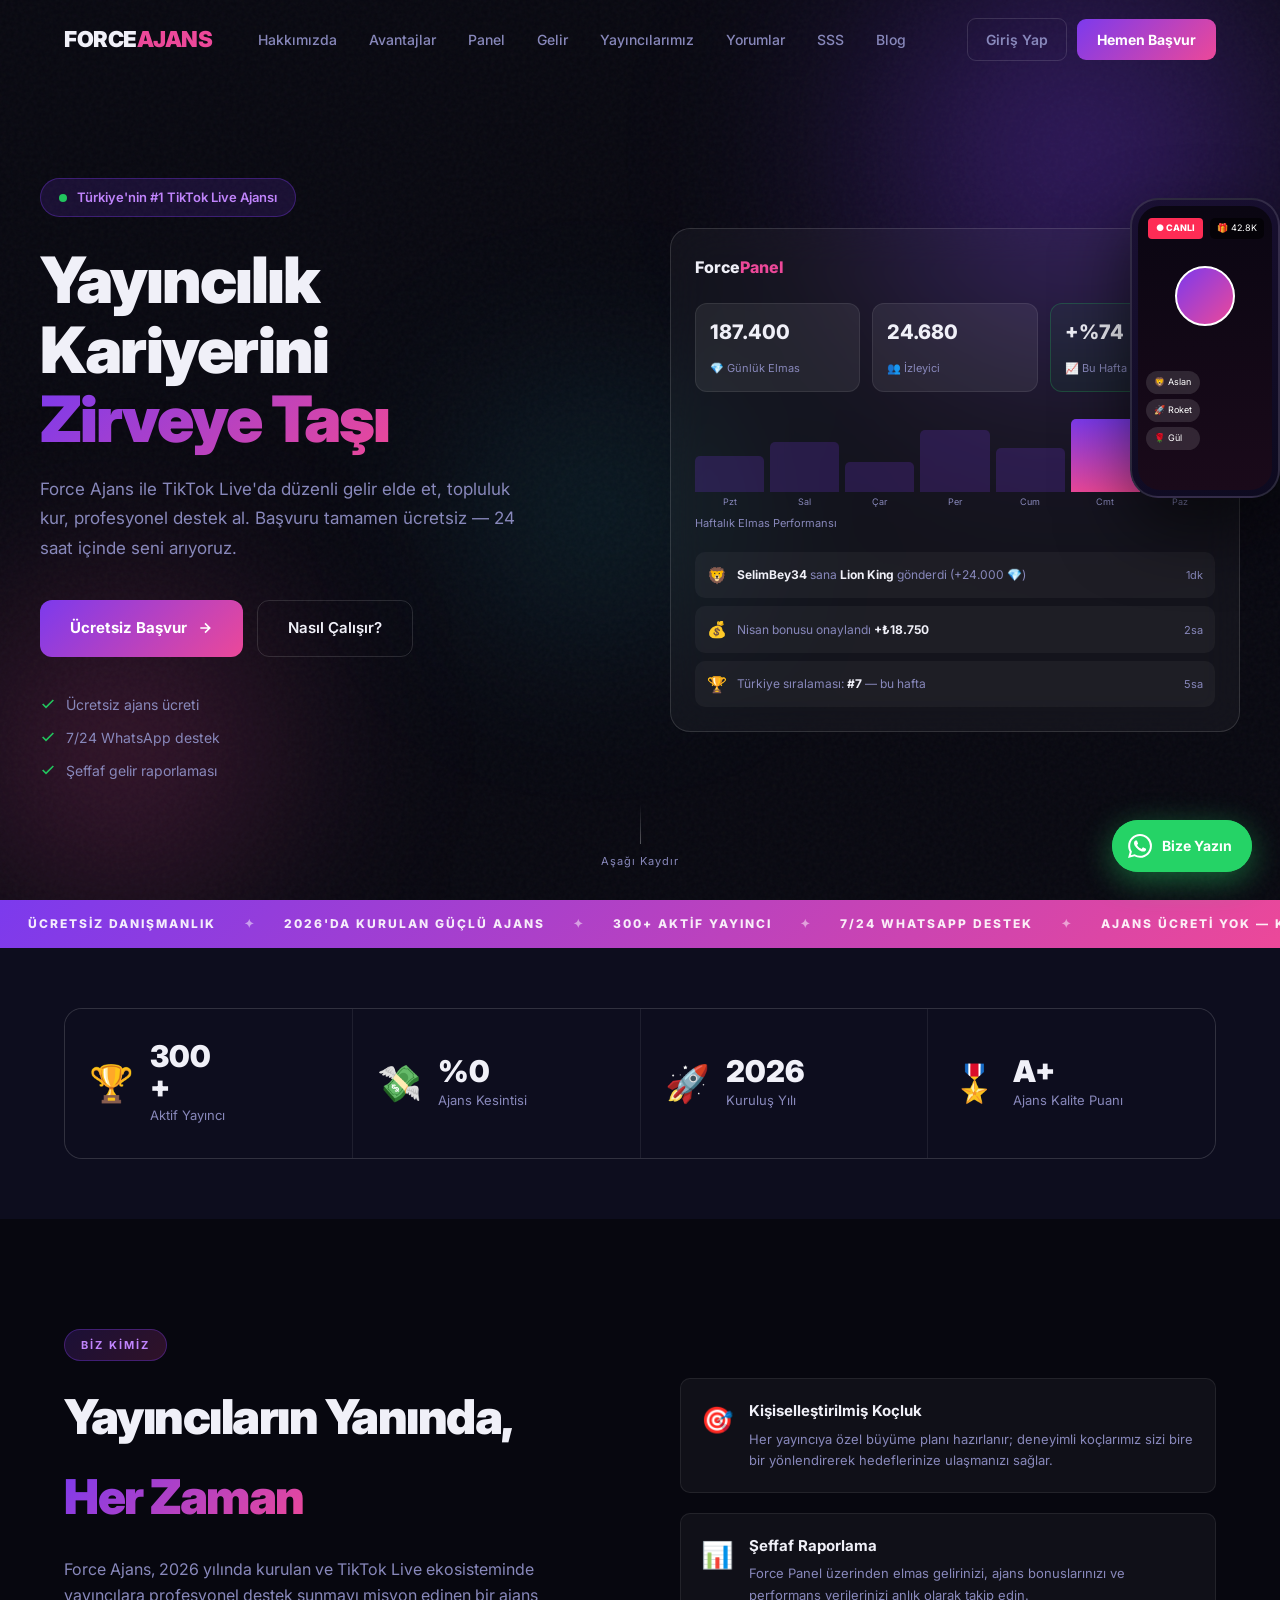
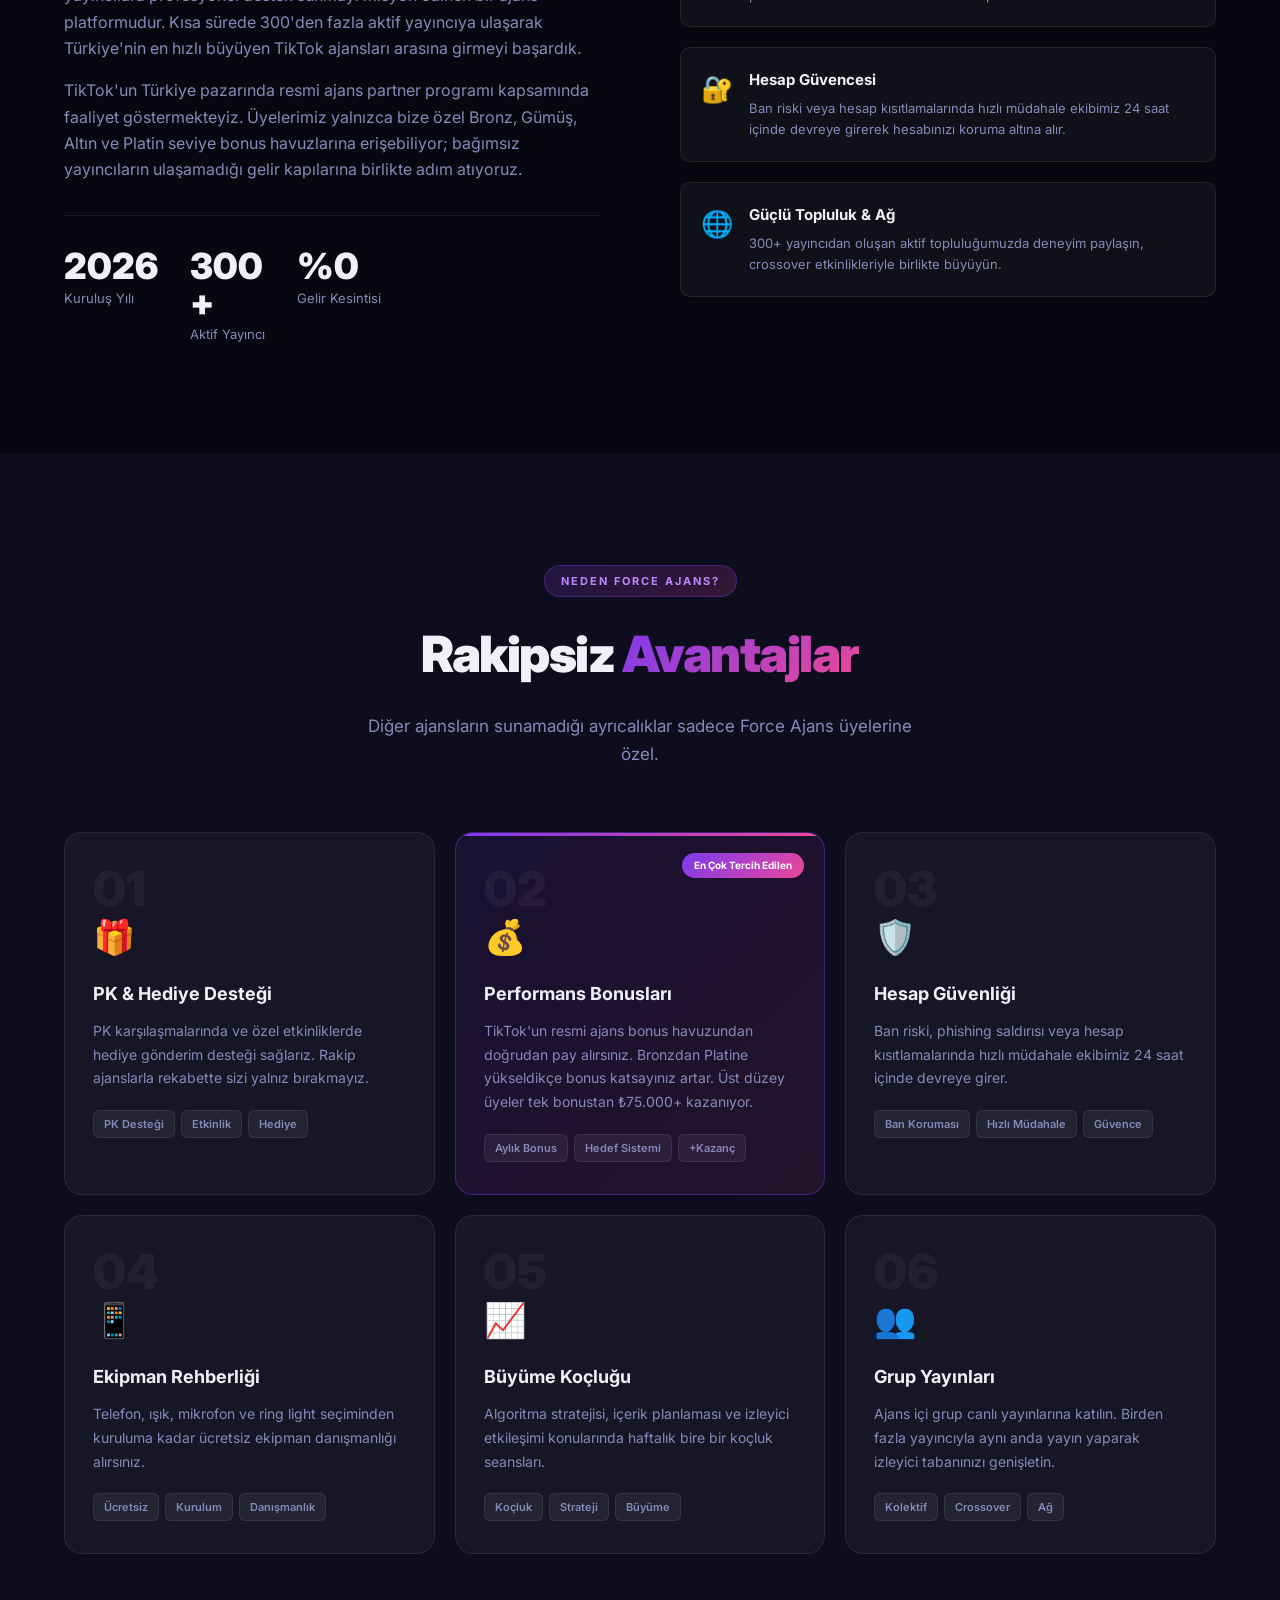
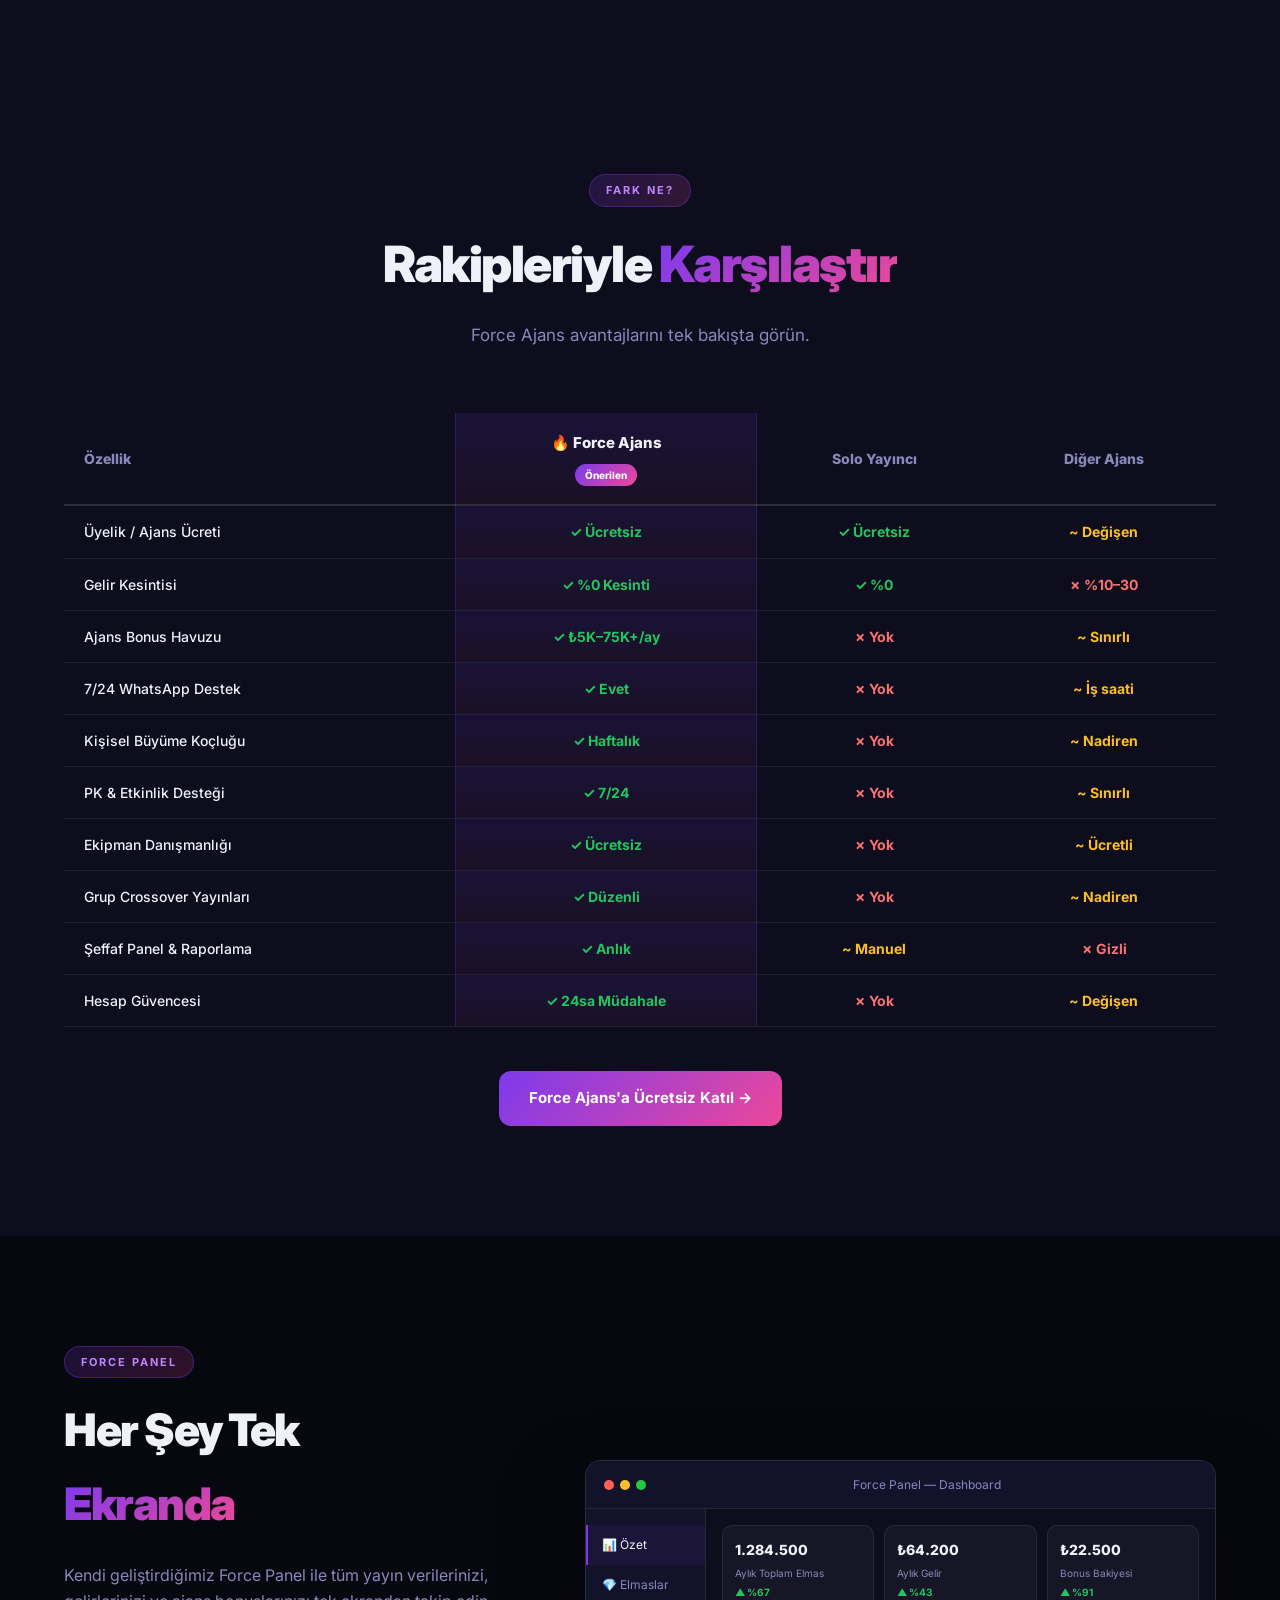
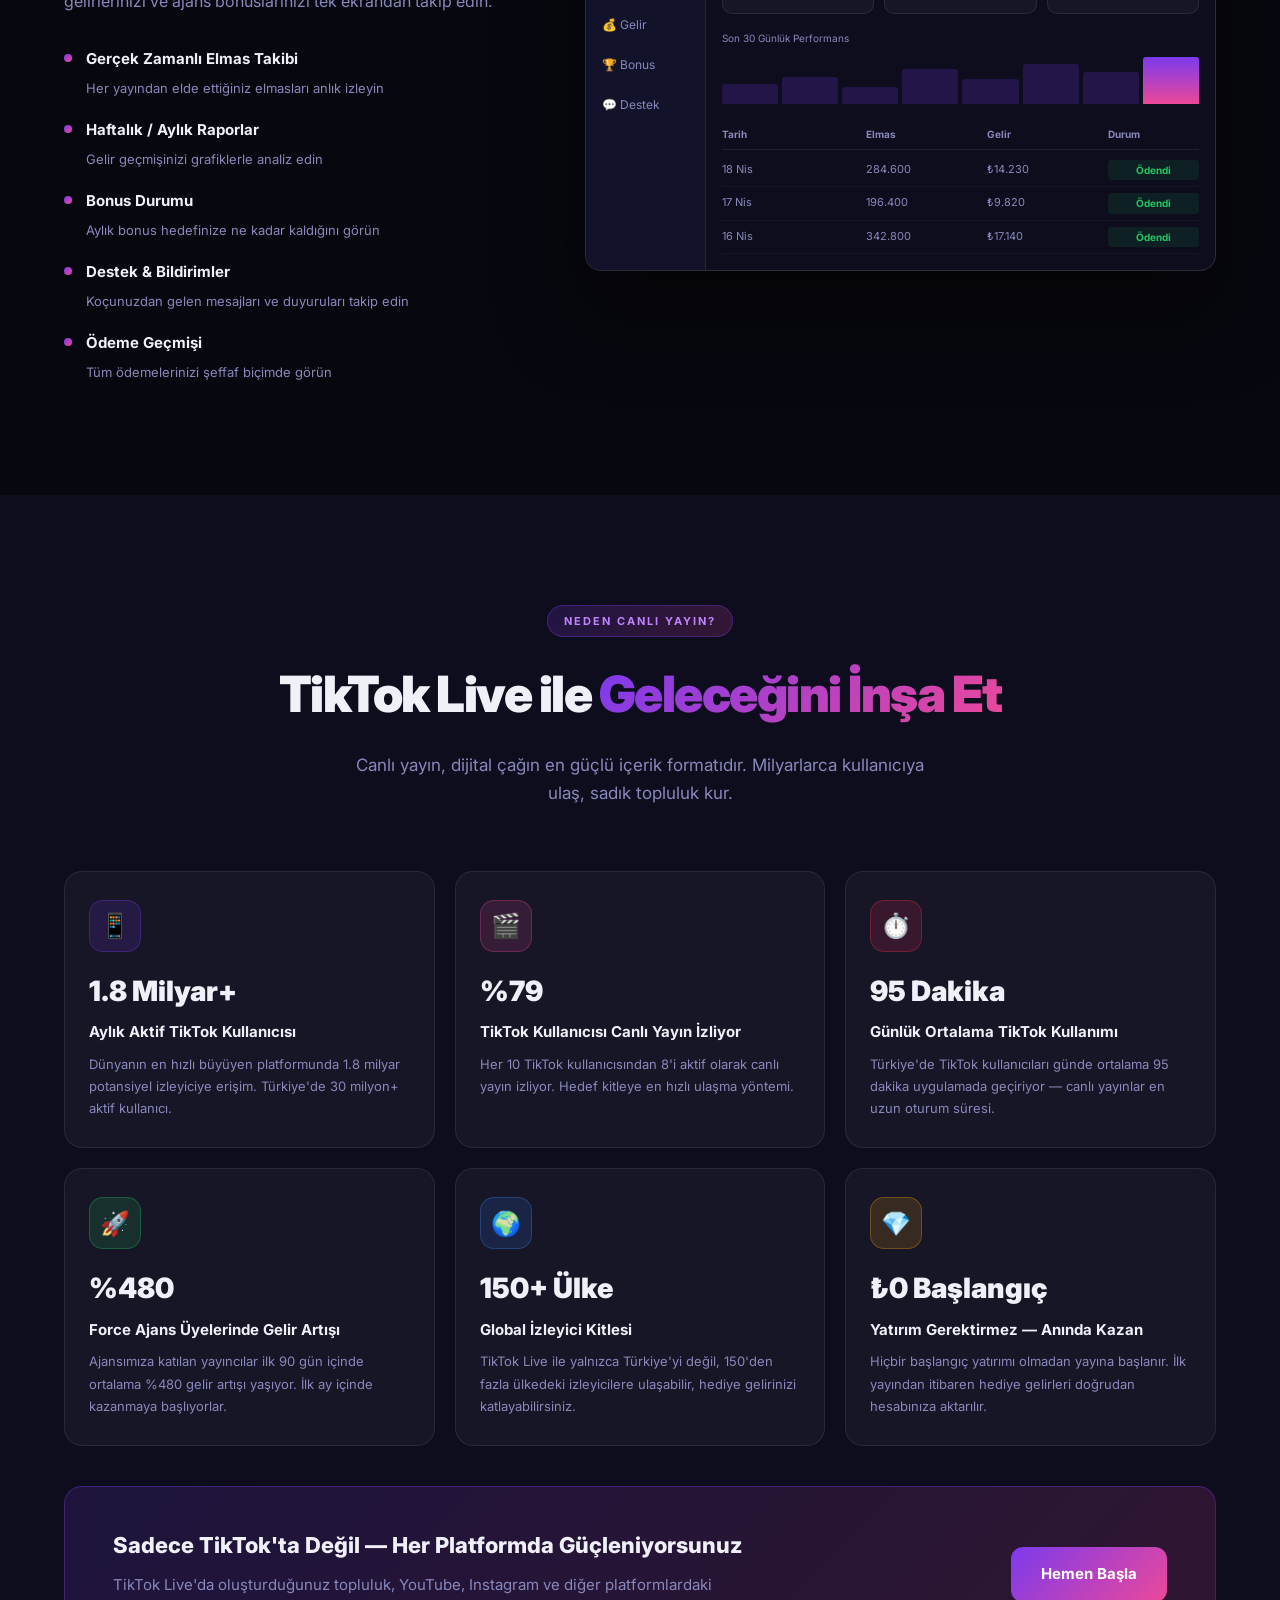
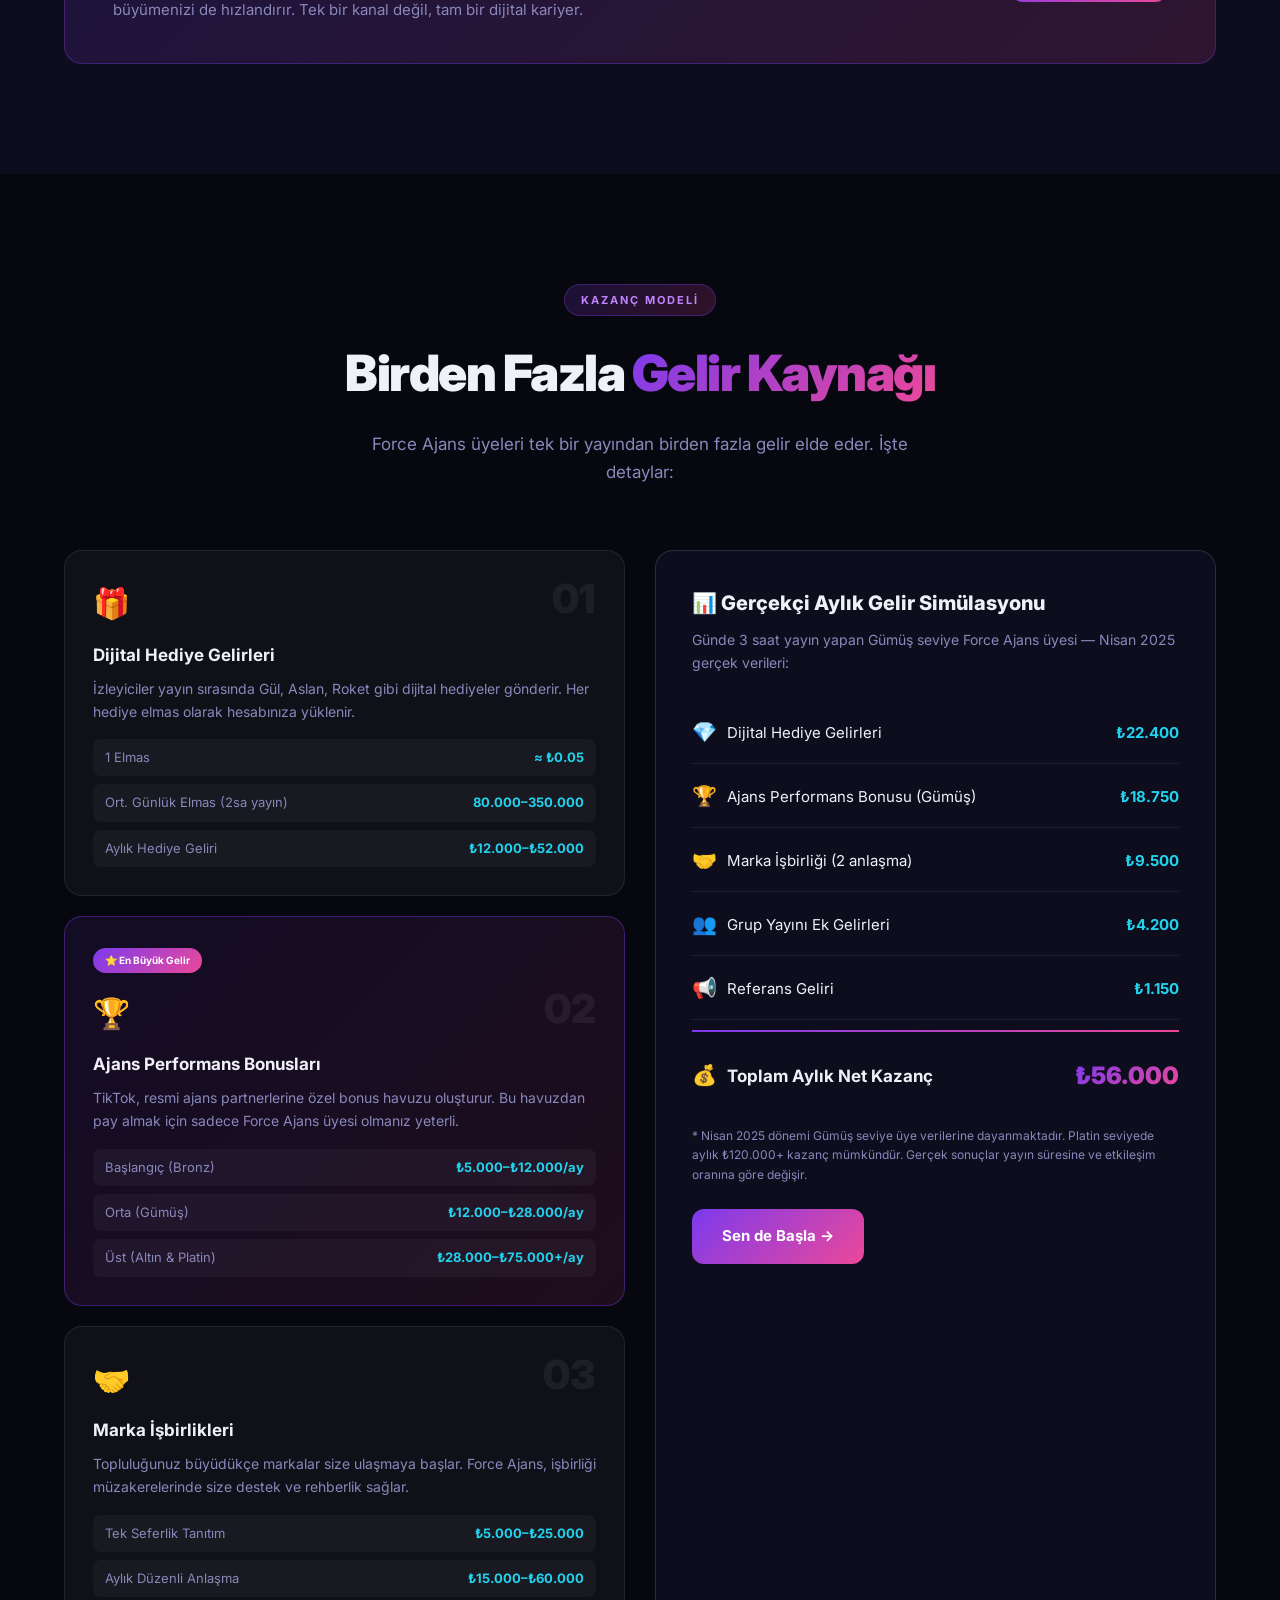
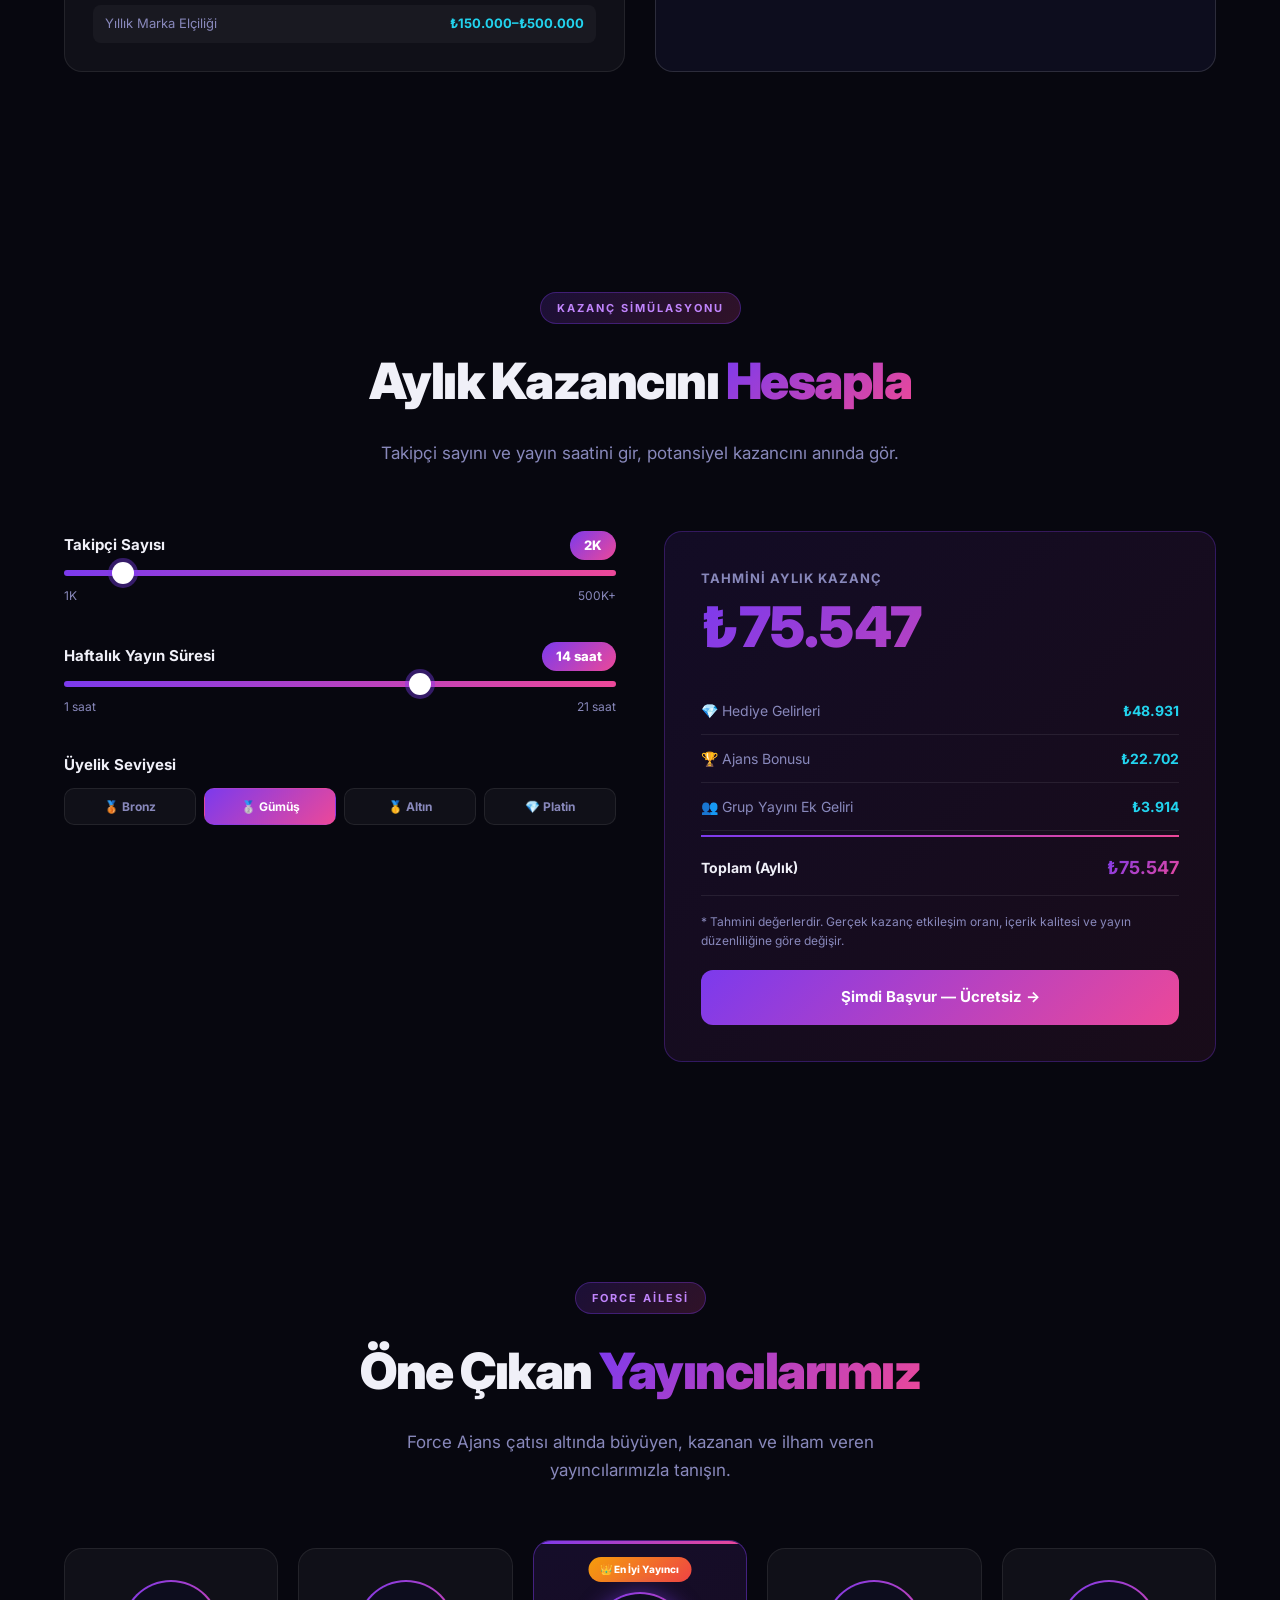
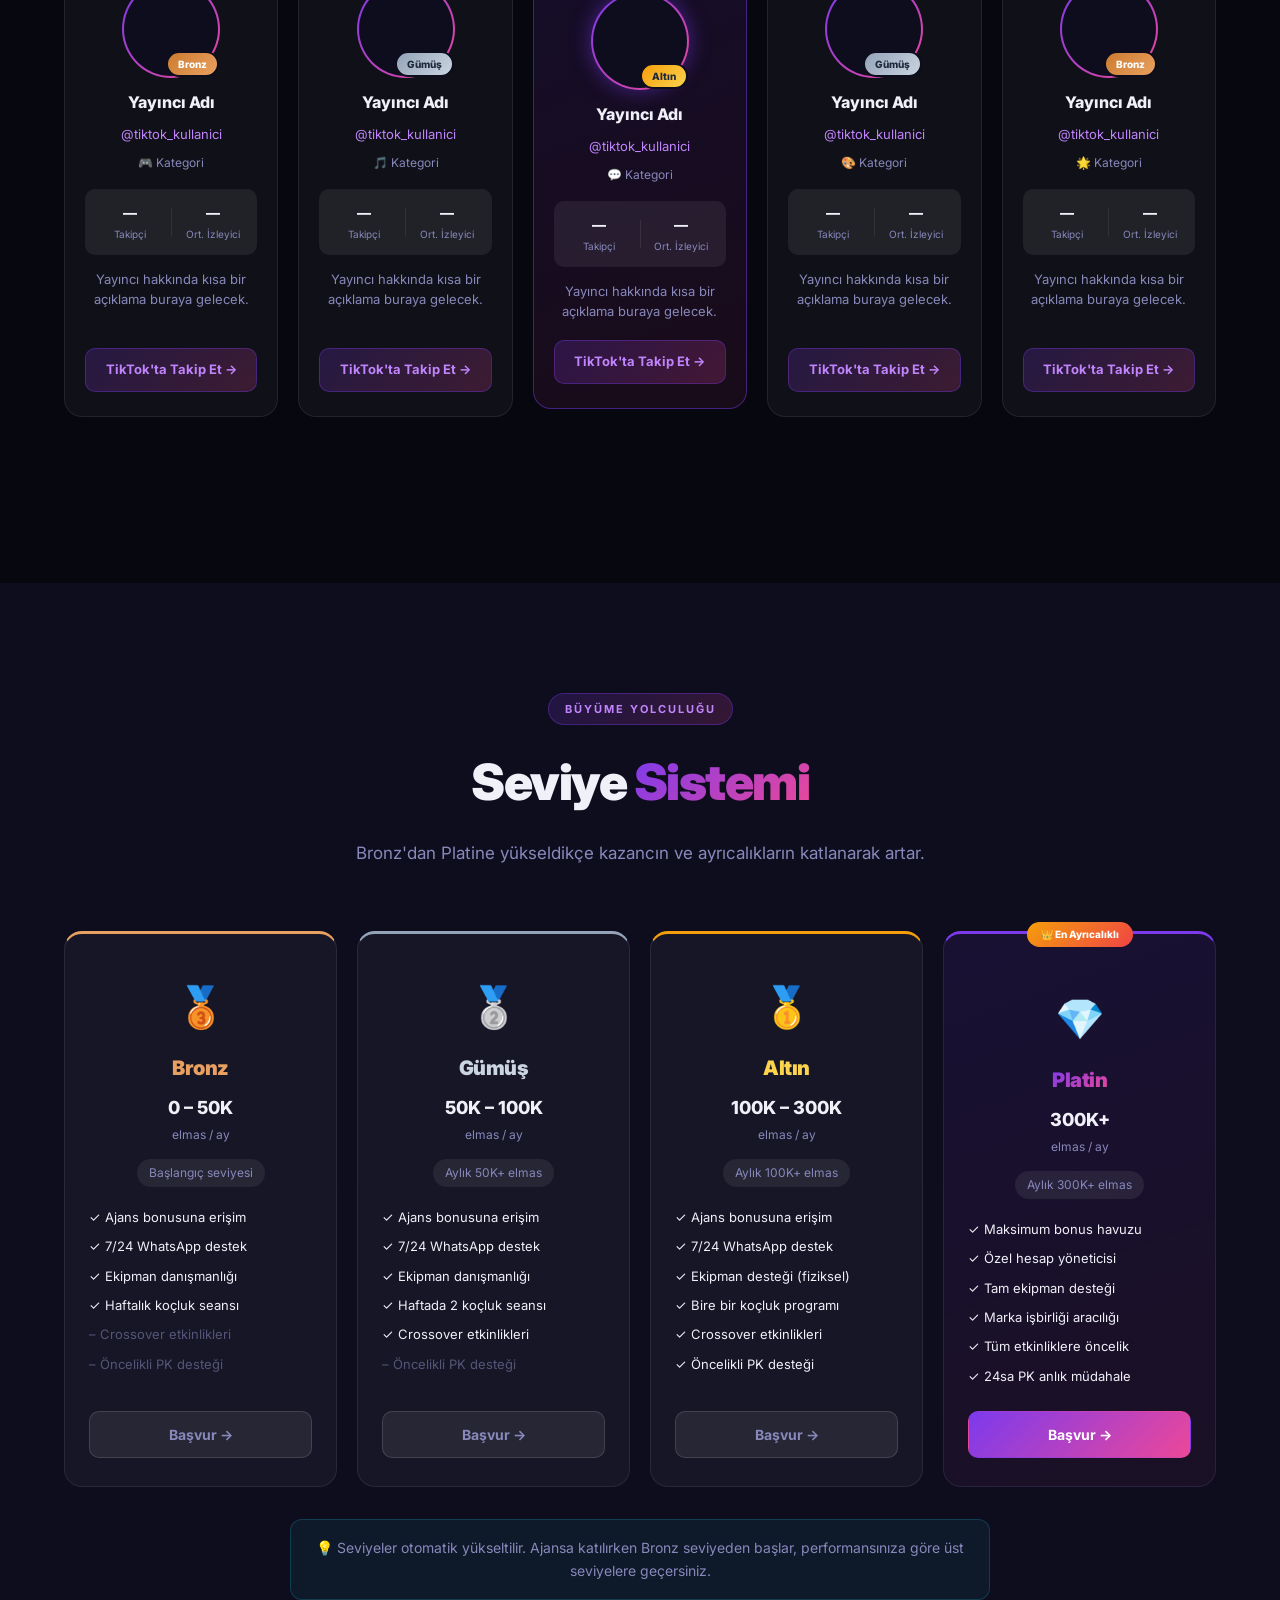
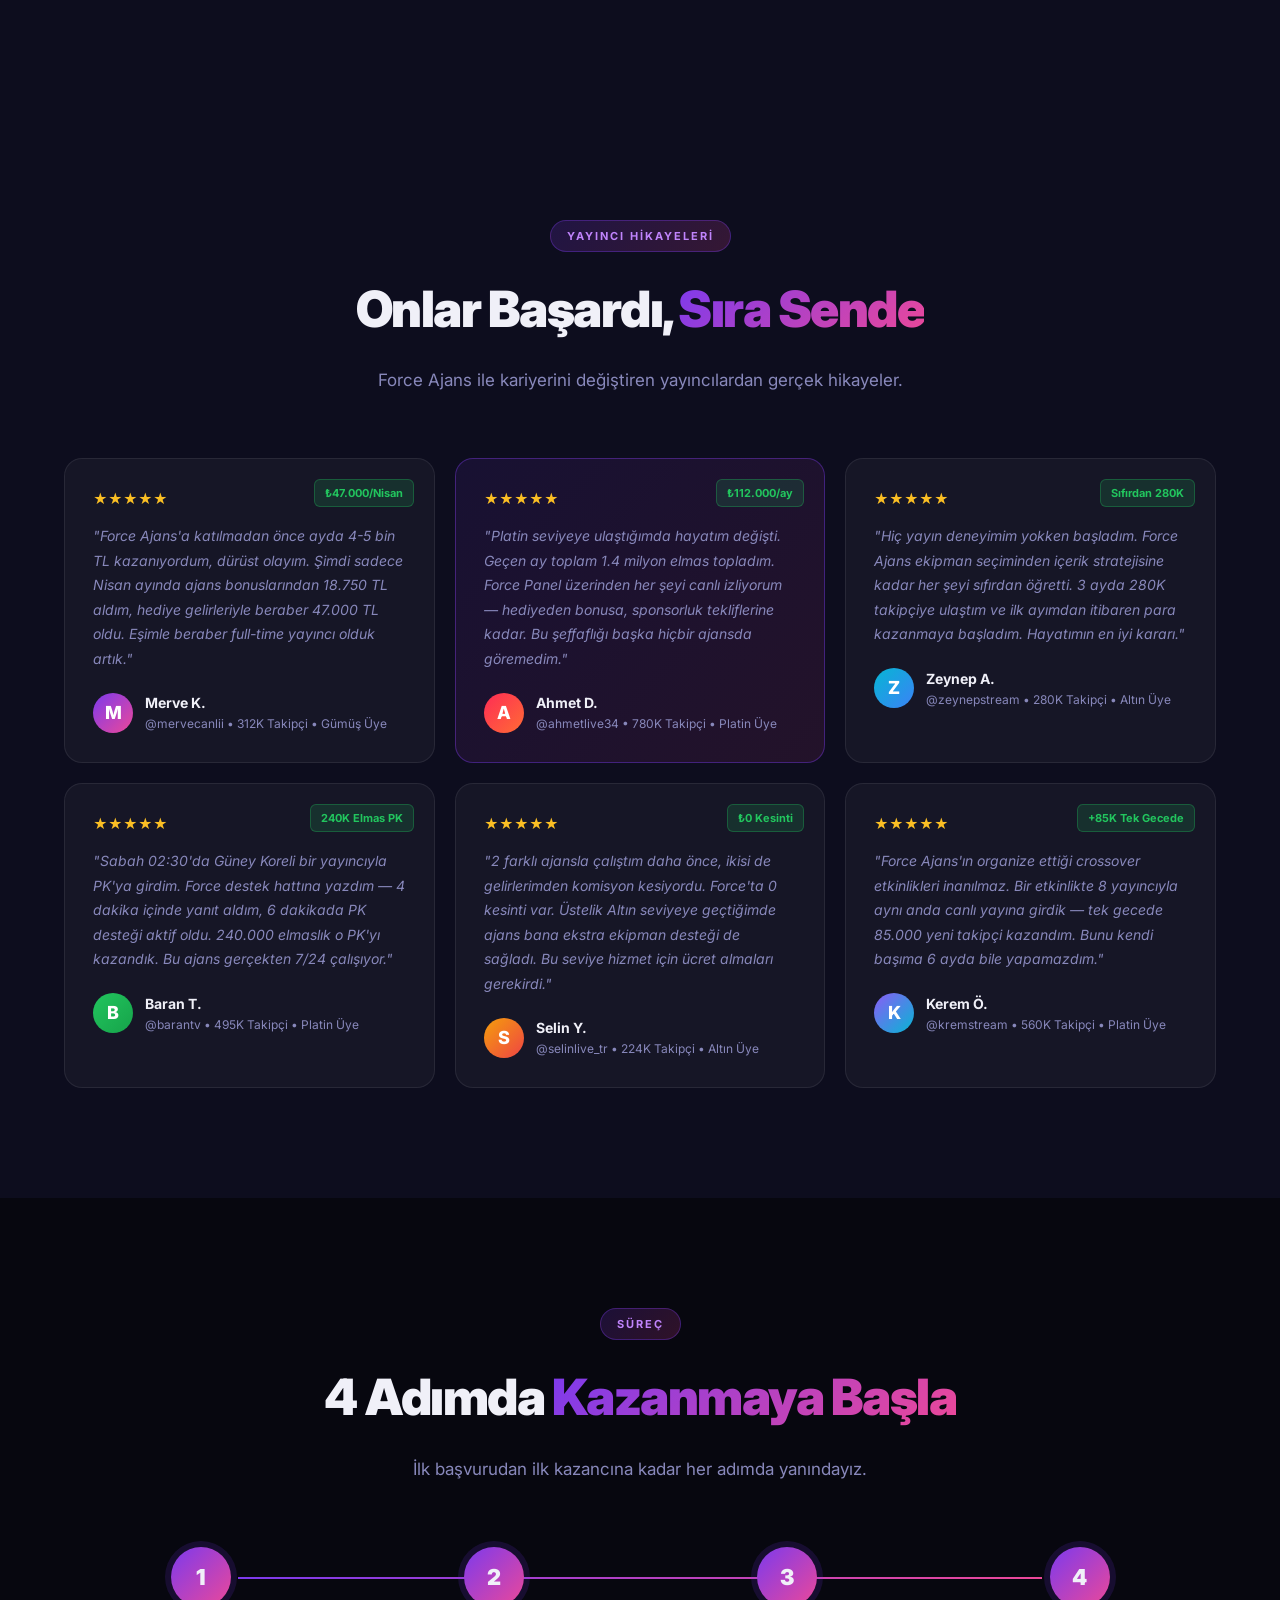
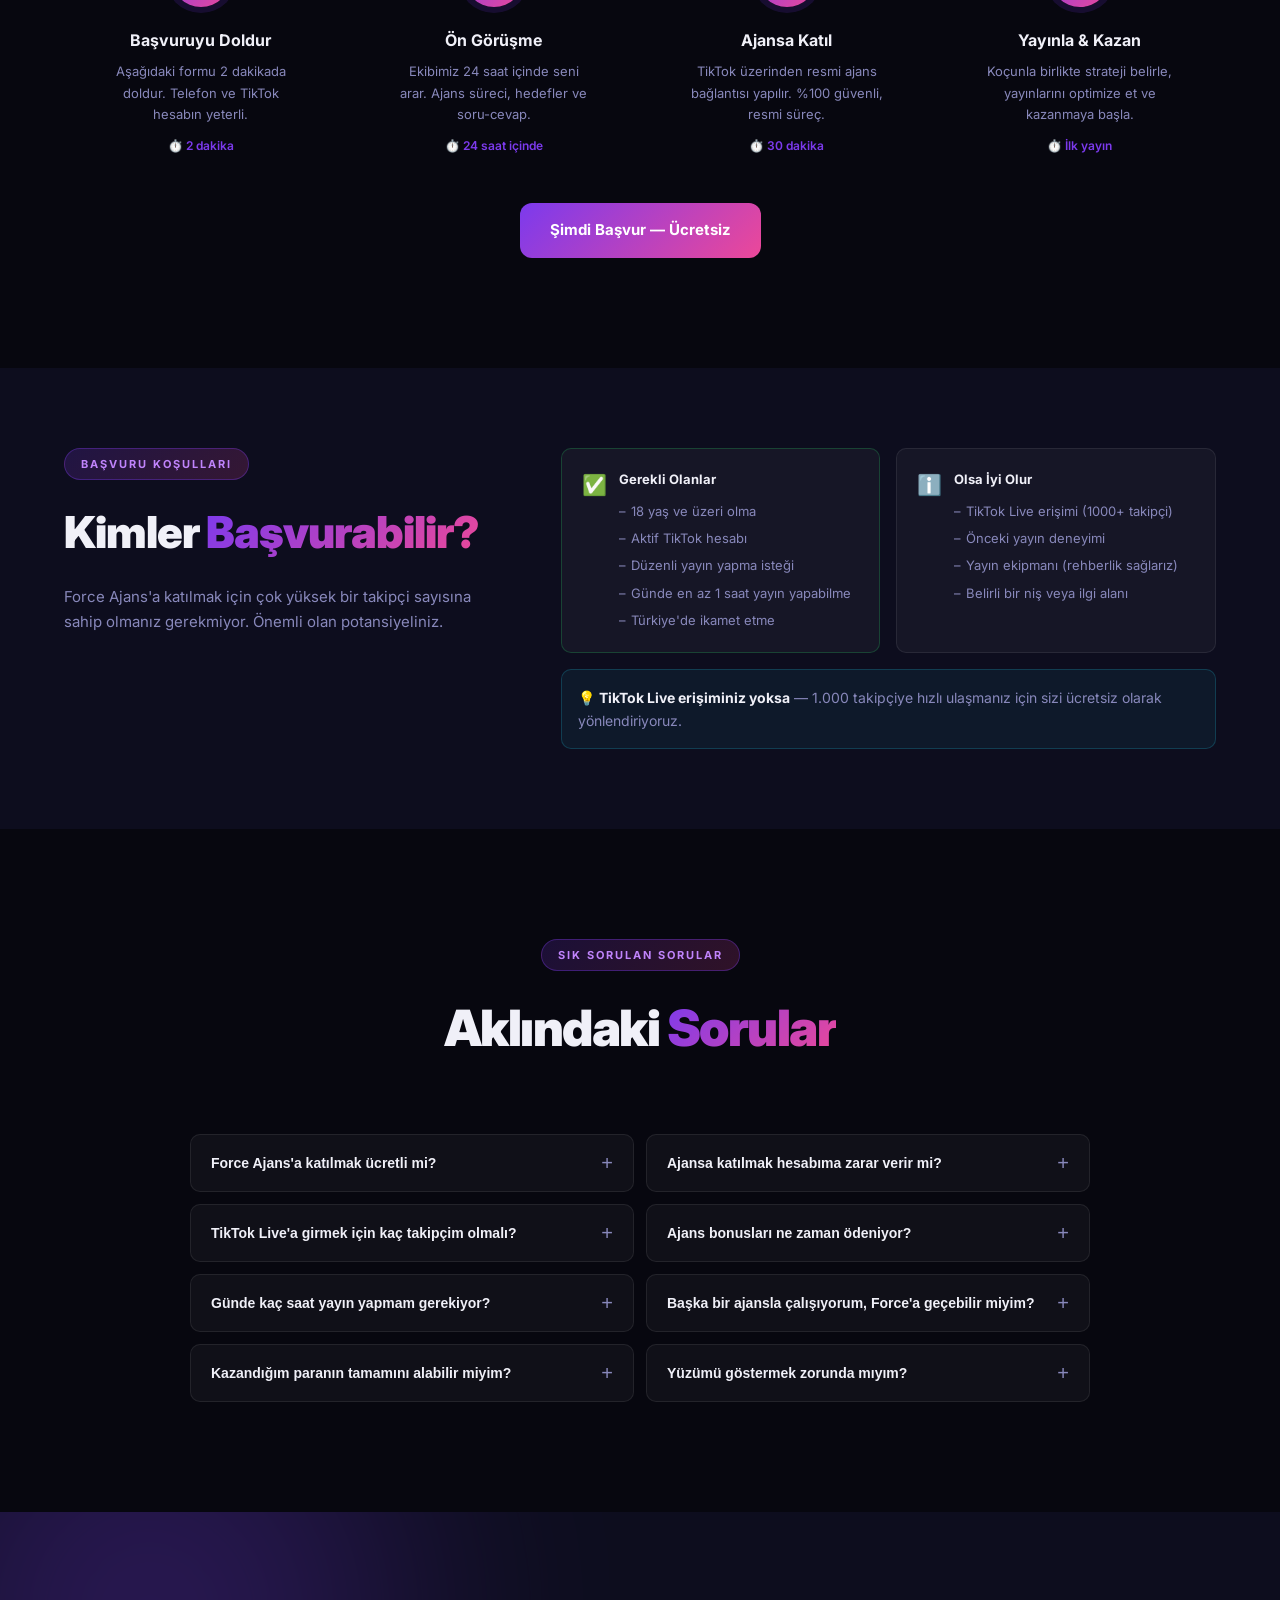
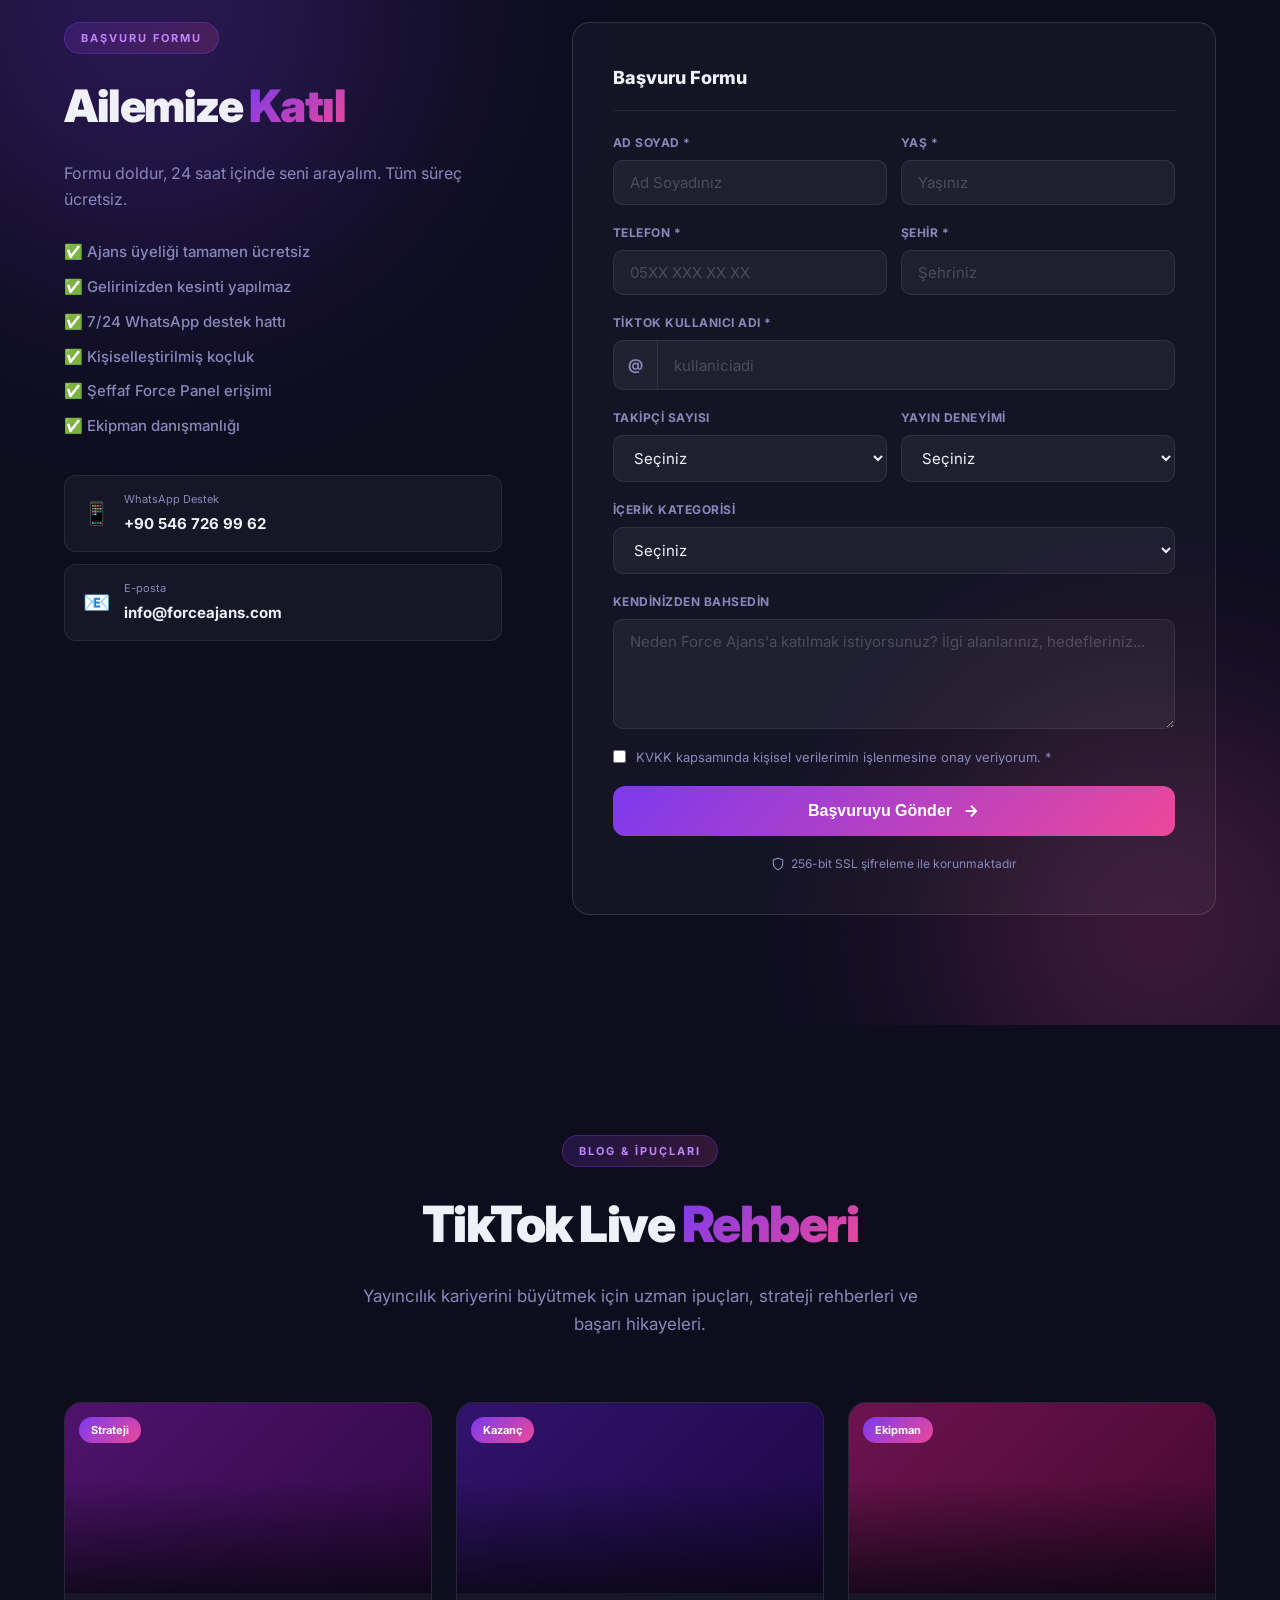
==== index.html @ 5a990da2 "Initial commit - Force Agency website" ====
<!DOCTYPE html>
<html lang="tr" prefix="og: https://ogp.me/ns#">
<head>
  <meta charset="UTF-8" />
  <meta name="viewport" content="width=device-width, initial-scale=1.0" />

  <!-- ═══ PRIMARY SEO ═══ -->
  <title>Force Ajans — Türkiye'nin #1 TikTok Live Ajans Partneri</title>
  <meta name="description" content="Force Ajans ile TikTok Live'da profesyonel yayıncılık kariyeri başlat. 2.800+ aktif yayıncı, ücretsiz koçluk, ajans bonusları ve 7/24 WhatsApp destek." />
  <meta name="keywords" content="tiktok live ajans, tiktok yayıncı ajansı, tiktok live para kazanma, tiktok ajans partneri, force ajans, tiktok live destek, yayıncı ajansı türkiye" />
  <meta name="author" content="Force Ajans" />
  <meta name="robots" content="index, follow" />
  <link rel="canonical" href="https://www.forceajans.com/" />

  <!-- ═══ OPEN GRAPH ═══ -->
  <meta property="og:type"        content="website" />
  <meta property="og:url"         content="https://www.forceajans.com/" />
  <meta property="og:title"       content="Force Ajans — Türkiye'nin #1 TikTok Live Ajans Partneri" />
  <meta property="og:description" content="TikTok Live'da profesyonel destek, ajans bonusları ve ücretsiz koçlukla aylık ₺56.000'e kadar kazan. Türkiye'nin en büyük TikTok ajansı." />
  <meta property="og:image"       content="https://www.forceajans.com/og-image.jpg" />
  <meta property="og:image:width" content="1200" />
  <meta property="og:image:height"content="630" />
  <meta property="og:locale"      content="tr_TR" />
  <meta property="og:site_name"   content="Force Ajans" />

  <!-- ═══ TWITTER CARD ═══ -->
  <meta name="twitter:card"        content="summary_large_image" />
  <meta name="twitter:site"        content="@forceajans" />
  <meta name="twitter:title"       content="Force Ajans — Türkiye'nin #1 TikTok Live Ajans Partneri" />
  <meta name="twitter:description" content="TikTok Live'da profesyonel destek ve ajans bonuslarıyla aylık ₺56.000'e kadar kazan." />
  <meta name="twitter:image"       content="https://www.forceajans.com/og-image.jpg" />

  <!-- ═══ FAVICON ═══ -->
  <link rel="icon" type="image/svg+xml" href="data:image/svg+xml,<svg xmlns='http://www.w3.org/2000/svg' viewBox='0 0 100 100'><text y='.9em' font-size='90'>🔥</text></svg>" />

  <!-- ═══ JSON-LD STRUCTURED DATA ═══ -->
  <script type="application/ld+json">
  {
    "@context": "https://schema.org",
    "@graph": [
      {
        "@type": "Organization",
        "@id": "https://www.forceajans.com/#organization",
        "name": "Force Ajans",
        "url": "https://www.forceajans.com",
        "logo": "https://www.forceajans.com/og-image.jpg",
        "description": "Türkiye'nin #1 TikTok Live Ajans Partneri. 2.800+ aktif yayıncı.",
        "contactPoint": {
          "@type": "ContactPoint",
          "contactType": "customer support",
          "availableLanguage": "Turkish",
          "contactOption": "TollFree"
        },
        "sameAs": [
          "https://www.tiktok.com/@forceajans",
          "https://www.instagram.com/forceajans"
        ]
      },
      {
        "@type": "WebSite",
        "@id": "https://www.forceajans.com/#website",
        "url": "https://www.forceajans.com",
        "name": "Force Ajans",
        "publisher": { "@id": "https://www.forceajans.com/#organization" },
        "potentialAction": {
          "@type": "SearchAction",
          "target": "https://www.forceajans.com/blog/?q={search_term_string}",
          "query-input": "required name=search_term_string"
        }
      },
      {
        "@type": "WebPage",
        "@id": "https://www.forceajans.com/#webpage",
        "url": "https://www.forceajans.com",
        "name": "Force Ajans — Türkiye'nin #1 TikTok Live Ajans Partneri",
        "isPartOf": { "@id": "https://www.forceajans.com/#website" },
        "about": { "@id": "https://www.forceajans.com/#organization" },
        "description": "Force Ajans ile TikTok Live'da profesyonel yayıncılık kariyeri başlat."
      },
      {
        "@type": "FAQPage",
        "mainEntity": [
          {
            "@type": "Question",
            "name": "Force Ajans'a katılmak ücretli mi?",
            "acceptedAnswer": { "@type": "Answer", "text": "Hayır, tamamen ücretsizdir. Gelirlerinizden de herhangi bir kesinti yapılmaz." }
          },
          {
            "@type": "Question",
            "name": "TikTok Live ajans bonusu nedir?",
            "acceptedAnswer": { "@type": "Answer", "text": "TikTok resmi ajans partner programı kapsamında yayıncılara aylık performans bonusu ödenir. Force Ajans üyeleri Bronz'dan Platine kadar aylık ₺5.000–₺75.000+ bonus kazanır." }
          },
          {
            "@type": "Question",
            "name": "TikTok Live için kaç takipçi gerekmektedir?",
            "acceptedAnswer": { "@type": "Answer", "text": "TikTok Live özelliğini kullanmak için genellikle 1.000 takipçi gerekmektedir. Force Ajans bu hedefe ulaşmanız için ücretsiz destek sağlar." }
          }
        ]
      }
    ]
  }
  </script>

  <link rel="preconnect" href="https://fonts.googleapis.com" />
  <link href="https://fonts.googleapis.com/css2?family=Inter:wght@300;400;500;600;700;800;900&display=swap" rel="stylesheet" />
  <link rel="stylesheet" href="style.css" />
</head>
<body>

<!-- ═══════════════════ NAVBAR ═══════════════════ -->
<nav class="navbar" id="navbar">
  <div class="nav-wrap">
    <a href="#" class="logo">FORCE<span>AJANS</span></a>
    <ul class="nav-links" id="navLinks">
      <li><a href="#hakkimizda">Hakkımızda</a></li>
      <li><a href="#avantajlar">Avantajlar</a></li>
      <li><a href="#panel">Panel</a></li>
      <li><a href="#gelir">Gelir</a></li>
      <li><a href="#yayincilarimiz">Yayıncılarımız</a></li>
      <li><a href="#yorumlar">Yorumlar</a></li>
      <li><a href="#sss">SSS</a></li>
      <li><a href="blog.html">Blog</a></li>
    </ul>
    <div class="nav-actions">
      <a href="#basvuru" class="btn-nav-ghost">Giriş Yap</a>
      <a href="#basvuru" class="btn-nav-primary">Hemen Başvur</a>
    </div>
    <button class="hamburger" id="hamburger">
      <span></span><span></span><span></span>
    </button>
  </div>
</nav>

<!-- ═══════════════════ HERO ═══════════════════ -->
<section class="hero" id="hero">
  <div class="hero-noise"></div>
  <div class="hero-orbs">
    <div class="orb o1"></div>
    <div class="orb o2"></div>
    <div class="orb o3"></div>
  </div>
  <div class="hero-inner">
    <div class="hero-left">
      <div class="hero-tag">
        <span class="tag-dot"></span>
        Türkiye'nin #1 TikTok Live Ajansı
      </div>
      <h1>Yayıncılık Kariyerini<br /><span class="grad">Zirveye Taşı</span></h1>
      <p class="hero-sub">Force Ajans ile TikTok Live'da düzenli gelir elde et, topluluk kur, profesyonel destek al. Başvuru tamamen ücretsiz — 24 saat içinde seni arıyoruz.</p>
      <div class="hero-btns">
        <a href="#basvuru" class="btn-primary">
          Ücretsiz Başvur
          <svg width="16" height="16" viewBox="0 0 24 24" fill="none" stroke="currentColor" stroke-width="2.5"><path d="M5 12h14M12 5l7 7-7 7"/></svg>
        </a>
        <a href="#nasil-calisir" class="btn-outline">Nasıl Çalışır?</a>
      </div>
      <div class="hero-trust">
        <div class="trust-item">
          <svg width="16" height="16" viewBox="0 0 24 24" fill="none" stroke="#22c55e" stroke-width="2.5"><polyline points="20 6 9 17 4 12"/></svg>
          Ücretsiz ajans ücreti
        </div>
        <div class="trust-item">
          <svg width="16" height="16" viewBox="0 0 24 24" fill="none" stroke="#22c55e" stroke-width="2.5"><polyline points="20 6 9 17 4 12"/></svg>
          7/24 WhatsApp destek
        </div>
        <div class="trust-item">
          <svg width="16" height="16" viewBox="0 0 24 24" fill="none" stroke="#22c55e" stroke-width="2.5"><polyline points="20 6 9 17 4 12"/></svg>
          Şeffaf gelir raporlaması
        </div>
      </div>
    </div>
    <div class="hero-right">
      <div class="dashboard-card">
        <div class="dash-header">
          <div class="dash-logo">Force<span>Panel</span></div>
          <div class="dash-live"><span class="live-dot"></span> Canlı</div>
        </div>
        <div class="dash-stats-row">
          <div class="dash-stat">
            <span class="ds-num" data-target="187400">0</span>
            <span class="ds-label">💎 Günlük Elmas</span>
          </div>
          <div class="dash-stat">
            <span class="ds-num" data-target="24680">0</span>
            <span class="ds-label">👥 İzleyici</span>
          </div>
          <div class="dash-stat up">
            <span class="ds-num">+%74</span>
            <span class="ds-label">📈 Bu Hafta</span>
          </div>
        </div>
        <div class="dash-chart">
          <div class="chart-bars">
            <div class="bar" style="--h:45%"><span>Pzt</span></div>
            <div class="bar" style="--h:62%"><span>Sal</span></div>
            <div class="bar" style="--h:38%"><span>Çar</span></div>
            <div class="bar" style="--h:78%"><span>Per</span></div>
            <div class="bar" style="--h:55%"><span>Cum</span></div>
            <div class="bar active" style="--h:91%"><span>Cmt</span></div>
            <div class="bar" style="--h:70%"><span>Paz</span></div>
          </div>
          <div class="chart-label">Haftalık Elmas Performansı</div>
        </div>
        <div class="dash-activities">
          <div class="activity">
            <span class="act-icon">🦁</span>
            <span class="act-text"><strong>SelimBey34</strong> sana <strong>Lion King</strong> gönderdi (+24.000 💎)</span>
            <span class="act-time">1dk</span>
          </div>
          <div class="activity">
            <span class="act-icon">💰</span>
            <span class="act-text">Nisan bonusu onaylandı <strong>+₺18.750</strong></span>
            <span class="act-time">2sa</span>
          </div>
          <div class="activity">
            <span class="act-icon">🏆</span>
            <span class="act-text">Türkiye sıralaması: <strong>#7</strong> — bu hafta</span>
            <span class="act-time">5sa</span>
          </div>
        </div>
      </div>
      <div class="phone-float">
        <div class="phone-body">
          <div class="pscreen">
            <div class="plive">● CANLI</div>
            <div class="pview">🎁 42.8K</div>
            <div class="pavatar"></div>
            <div class="pgifts">
              <div class="pg pg1">🦁 Aslan</div>
              <div class="pg pg2">🚀 Roket</div>
              <div class="pg pg3">🌹 Gül</div>
            </div>
          </div>
        </div>
      </div>
    </div>
  </div>
  <div class="hero-scroll">
    <div class="scroll-line"></div>
    <span>Aşağı Kaydır</span>
  </div>
</section>

<!-- ═══════════════════ MARQUEE ═══════════════════ -->
<div class="marquee-wrap">
  <div class="marquee-track">
    <span>ÜCRETSİZ DANIŞMANLIK</span><span class="sep">✦</span>
    <span>2026'DA KURULAN GÜÇLÜ AJANS</span><span class="sep">✦</span>
    <span>300+ AKTİF YAYINCI</span><span class="sep">✦</span>
    <span>7/24 WHATSAPP DESTEK</span><span class="sep">✦</span>
    <span>AJANS ÜCRETİ YOK — KESİNTİ YOK</span><span class="sep">✦</span>
    <span>TİKTOK RESMİ PARTNER PROGRAMI</span><span class="sep">✦</span>
    <span>BRONZ'DAN PLATİNE BÜYÜME FIRSATI</span><span class="sep">✦</span>
    <span>KİŞİSEL KOÇLUK & EKİPMAN DESTEĞİ</span><span class="sep">✦</span>
    <span>ÜCRETSİZ DANIŞMANLIK</span><span class="sep">✦</span>
    <span>2026'DA KURULAN GÜÇLÜ AJANS</span><span class="sep">✦</span>
    <span>300+ AKTİF YAYINCI</span><span class="sep">✦</span>
    <span>7/24 WHATSAPP DESTEK</span><span class="sep">✦</span>
    <span>AJANS ÜCRETİ YOK — KESİNTİ YOK</span><span class="sep">✦</span>
    <span>TİKTOK RESMİ PARTNER PROGRAMI</span><span class="sep">✦</span>
    <span>BRONZ'DAN PLATİNE BÜYÜME FIRSATI</span><span class="sep">✦</span>
    <span>KİŞİSEL KOÇLUK & EKİPMAN DESTEĞİ</span><span class="sep">✦</span>
  </div>
</div>

<!-- ═══════════════════ KEY METRICS ═══════════════════ -->
<section class="metrics">
  <div class="container">
    <div class="metrics-grid">
      <div class="metric-card">
        <div class="metric-icon">🏆</div>
        <div class="metric-body">
          <span class="metric-num counter" data-target="300">0</span><span class="metric-num">+</span>
          <span class="metric-label">Aktif Yayıncı</span>
        </div>
      </div>
      <div class="metric-card">
        <div class="metric-icon">💸</div>
        <div class="metric-body">
          <span class="metric-num">%0</span>
          <span class="metric-label">Ajans Kesintisi</span>
        </div>
      </div>
      <div class="metric-card">
        <div class="metric-icon">🚀</div>
        <div class="metric-body">
          <span class="metric-num">2026</span>
          <span class="metric-label">Kuruluş Yılı</span>
        </div>
      </div>
      <div class="metric-card">
        <div class="metric-icon">🎖️</div>
        <div class="metric-body">
          <span class="metric-num">A+</span>
          <span class="metric-label">Ajans Kalite Puanı</span>
        </div>
      </div>
    </div>
  </div>
</section>

<!-- ═══════════════════ HAKKIMIZDA ═══════════════════ -->
<section class="about" id="hakkimizda">
  <div class="container">
    <div class="about-inner">
      <div class="about-left">
        <div class="sec-tag">Biz Kimiz</div>
        <h2>Yayıncıların Yanında,<br /><span class="grad">Her Zaman</span></h2>
        <p>Force Ajans, 2026 yılında kurulan ve TikTok Live ekosisteminde yayıncılara profesyonel destek sunmayı misyon edinen bir ajans platformudur. Kısa sürede 300'den fazla aktif yayıncıya ulaşarak Türkiye'nin en hızlı büyüyen TikTok ajansları arasına girmeyi başardık.</p>
        <p>TikTok'un Türkiye pazarında resmi ajans partner programı kapsamında faaliyet göstermekteyiz. Üyelerimiz yalnızca bize özel Bronz, Gümüş, Altın ve Platin seviye bonus havuzlarına erişebiliyor; bağımsız yayıncıların ulaşamadığı gelir kapılarına birlikte adım atıyoruz.</p>
        <div class="about-nums">
          <div class="anum">
            <span>2026</span>
            <small>Kuruluş Yılı</small>
          </div>
          <div class="anum">
            <span class="counter" data-target="300">0</span><span>+</span>
            <small>Aktif Yayıncı</small>
          </div>
          <div class="anum">
            <span>%0</span>
            <small>Gelir Kesintisi</small>
          </div>
        </div>
      </div>
      <div class="about-right">
        <div class="feature-list">
          <div class="feat">
            <div class="feat-icon">🎯</div>
            <div class="feat-body">
              <h4>Kişiselleştirilmiş Koçluk</h4>
              <p>Her yayıncıya özel büyüme planı hazırlanır; deneyimli koçlarımız sizi bire bir yönlendirerek hedeflerinize ulaşmanızı sağlar.</p>
            </div>
          </div>
          <div class="feat">
            <div class="feat-icon">📊</div>
            <div class="feat-body">
              <h4>Şeffaf Raporlama</h4>
              <p>Force Panel üzerinden elmas gelirinizi, ajans bonuslarınızı ve performans verilerinizi anlık olarak takip edin.</p>
            </div>
          </div>
          <div class="feat">
            <div class="feat-icon">🔐</div>
            <div class="feat-body">
              <h4>Hesap Güvencesi</h4>
              <p>Ban riski veya hesap kısıtlamalarında hızlı müdahale ekibimiz 24 saat içinde devreye girerek hesabınızı koruma altına alır.</p>
            </div>
          </div>
          <div class="feat">
            <div class="feat-icon">🌐</div>
            <div class="feat-body">
              <h4>Güçlü Topluluk & Ağ</h4>
              <p>300+ yayıncıdan oluşan aktif topluluğumuzda deneyim paylaşın, crossover etkinlikleriyle birlikte büyüyün.</p>
            </div>
          </div>
        </div>
      </div>
    </div>
  </div>
</section>

<!-- ═══════════════════ AVANTAJLAR ═══════════════════ -->
<section class="advantages" id="avantajlar">
  <div class="container">
    <div class="sec-header">
      <div class="sec-tag">Neden Force Ajans?</div>
      <h2>Rakipsiz <span class="grad">Avantajlar</span></h2>
      <p>Diğer ajansların sunamadığı ayrıcalıklar sadece Force Ajans üyelerine özel.</p>
    </div>
    <div class="adv-grid">
      <div class="adv-card">
        <div class="adv-num">01</div>
        <div class="adv-icon">🎁</div>
        <h3>PK & Hediye Desteği</h3>
        <p>PK karşılaşmalarında ve özel etkinliklerde hediye gönderim desteği sağlarız. Rakip ajanslarla rekabette sizi yalnız bırakmayız.</p>
        <div class="adv-tag-list">
          <span>PK Desteği</span><span>Etkinlik</span><span>Hediye</span>
        </div>
      </div>
      <div class="adv-card highlight">
        <div class="adv-badge">En Çok Tercih Edilen</div>
        <div class="adv-num">02</div>
        <div class="adv-icon">💰</div>
        <h3>Performans Bonusları</h3>
        <p>TikTok'un resmi ajans bonus havuzundan doğrudan pay alırsınız. Bronzdan Platine yükseldikçe bonus katsayınız artar. Üst düzey üyeler tek bonustan ₺75.000+ kazanıyor.</p>
        <div class="adv-tag-list">
          <span>Aylık Bonus</span><span>Hedef Sistemi</span><span>+Kazanç</span>
        </div>
      </div>
      <div class="adv-card">
        <div class="adv-num">03</div>
        <div class="adv-icon">🛡️</div>
        <h3>Hesap Güvenliği</h3>
        <p>Ban riski, phishing saldırısı veya hesap kısıtlamalarında hızlı müdahale ekibimiz 24 saat içinde devreye girer.</p>
        <div class="adv-tag-list">
          <span>Ban Koruması</span><span>Hızlı Müdahale</span><span>Güvence</span>
        </div>
      </div>
      <div class="adv-card">
        <div class="adv-num">04</div>
        <div class="adv-icon">📱</div>
        <h3>Ekipman Rehberliği</h3>
        <p>Telefon, ışık, mikrofon ve ring light seçiminden kuruluma kadar ücretsiz ekipman danışmanlığı alırsınız.</p>
        <div class="adv-tag-list">
          <span>Ücretsiz</span><span>Kurulum</span><span>Danışmanlık</span>
        </div>
      </div>
      <div class="adv-card">
        <div class="adv-num">05</div>
        <div class="adv-icon">📈</div>
        <h3>Büyüme Koçluğu</h3>
        <p>Algoritma stratejisi, içerik planlaması ve izleyici etkileşimi konularında haftalık bire bir koçluk seansları.</p>
        <div class="adv-tag-list">
          <span>Koçluk</span><span>Strateji</span><span>Büyüme</span>
        </div>
      </div>
      <div class="adv-card">
        <div class="adv-num">06</div>
        <div class="adv-icon">👥</div>
        <h3>Grup Yayınları</h3>
        <p>Ajans içi grup canlı yayınlarına katılın. Birden fazla yayıncıyla aynı anda yayın yaparak izleyici tabanınızı genişletin.</p>
        <div class="adv-tag-list">
          <span>Kolektif</span><span>Crossover</span><span>Ağ</span>
        </div>
      </div>
    </div>
  </div>
</section>

<!-- ═══════════════════ KARŞILAŞTIRMA TABLOSU ═══════════════════ -->
<section class="compare-section" id="karsilastirma">
  <div class="container">
    <div class="sec-header">
      <div class="sec-tag">Fark Ne?</div>
      <h2>Rakipleriyle <span class="grad">Karşılaştır</span></h2>
      <p>Force Ajans avantajlarını tek bakışta görün.</p>
    </div>
    <div class="compare-wrap">
      <table class="compare-table">
        <thead>
          <tr>
            <th class="comp-feat-head">Özellik</th>
            <th class="comp-force">
              <div>🔥 Force Ajans</div>
              <span class="comp-badge">Önerilen</span>
            </th>
            <th class="comp-solo">Solo Yayıncı</th>
            <th class="comp-other">Diğer Ajans</th>
          </tr>
        </thead>
        <tbody>
          <tr><td>Üyelik / Ajans Ücreti</td><td class="comp-force"><span class="cyes">✓ Ücretsiz</span></td><td><span class="cyes">✓ Ücretsiz</span></td><td><span class="cwarn">~ Değişen</span></td></tr>
          <tr><td>Gelir Kesintisi</td><td class="comp-force"><span class="cyes">✓ %0 Kesinti</span></td><td><span class="cyes">✓ %0</span></td><td><span class="cno">✗ %10–30</span></td></tr>
          <tr><td>Ajans Bonus Havuzu</td><td class="comp-force"><span class="cyes">✓ ₺5K–75K+/ay</span></td><td><span class="cno">✗ Yok</span></td><td><span class="cwarn">~ Sınırlı</span></td></tr>
          <tr><td>7/24 WhatsApp Destek</td><td class="comp-force"><span class="cyes">✓ Evet</span></td><td><span class="cno">✗ Yok</span></td><td><span class="cwarn">~ İş saati</span></td></tr>
          <tr><td>Kişisel Büyüme Koçluğu</td><td class="comp-force"><span class="cyes">✓ Haftalık</span></td><td><span class="cno">✗ Yok</span></td><td><span class="cwarn">~ Nadiren</span></td></tr>
          <tr><td>PK & Etkinlik Desteği</td><td class="comp-force"><span class="cyes">✓ 7/24</span></td><td><span class="cno">✗ Yok</span></td><td><span class="cwarn">~ Sınırlı</span></td></tr>
          <tr><td>Ekipman Danışmanlığı</td><td class="comp-force"><span class="cyes">✓ Ücretsiz</span></td><td><span class="cno">✗ Yok</span></td><td><span class="cwarn">~ Ücretli</span></td></tr>
          <tr><td>Grup Crossover Yayınları</td><td class="comp-force"><span class="cyes">✓ Düzenli</span></td><td><span class="cno">✗ Yok</span></td><td><span class="cwarn">~ Nadiren</span></td></tr>
          <tr><td>Şeffaf Panel & Raporlama</td><td class="comp-force"><span class="cyes">✓ Anlık</span></td><td><span class="cwarn">~ Manuel</span></td><td><span class="cno">✗ Gizli</span></td></tr>
          <tr><td>Hesap Güvencesi</td><td class="comp-force"><span class="cyes">✓ 24sa Müdahale</span></td><td><span class="cno">✗ Yok</span></td><td><span class="cwarn">~ Değişen</span></td></tr>
        </tbody>
      </table>
    </div>
    <div style="text-align:center;margin-top:44px">
      <a href="#basvuru" class="btn-primary">Force Ajans'a Ücretsiz Katıl →</a>
    </div>
  </div>
</section>

<!-- ═══════════════════ PANEL SHOWCASE ═══════════════════ -->
<section class="panel-section" id="panel">
  <div class="container">
    <div class="panel-inner">
      <div class="panel-left">
        <div class="sec-tag">Force Panel</div>
        <h2>Her Şey Tek<br /><span class="grad">Ekranda</span></h2>
        <p>Kendi geliştirdiğimiz Force Panel ile tüm yayın verilerinizi, gelirlerinizi ve ajans bonuslarınızı tek ekrandan takip edin.</p>
        <ul class="panel-features">
          <li>
            <div class="pf-dot"></div>
            <div>
              <strong>Gerçek Zamanlı Elmas Takibi</strong>
              <span>Her yayından elde ettiğiniz elmasları anlık izleyin</span>
            </div>
          </li>
          <li>
            <div class="pf-dot"></div>
            <div>
              <strong>Haftalık / Aylık Raporlar</strong>
              <span>Gelir geçmişinizi grafiklerle analiz edin</span>
            </div>
          </li>
          <li>
            <div class="pf-dot"></div>
            <div>
              <strong>Bonus Durumu</strong>
              <span>Aylık bonus hedefinize ne kadar kaldığını görün</span>
            </div>
          </li>
          <li>
            <div class="pf-dot"></div>
            <div>
              <strong>Destek & Bildirimler</strong>
              <span>Koçunuzdan gelen mesajları ve duyuruları takip edin</span>
            </div>
          </li>
          <li>
            <div class="pf-dot"></div>
            <div>
              <strong>Ödeme Geçmişi</strong>
              <span>Tüm ödemelerinizi şeffaf biçimde görün</span>
            </div>
          </li>
        </ul>
      </div>
      <div class="panel-right">
        <div class="panel-mockup">
          <div class="pm-topbar">
            <div class="pm-dots"><span></span><span></span><span></span></div>
            <div class="pm-title">Force Panel — Dashboard</div>
          </div>
          <div class="pm-body">
            <div class="pm-sidebar">
              <div class="pm-nav-item active">📊 Özet</div>
              <div class="pm-nav-item">💎 Elmaslar</div>
              <div class="pm-nav-item">💰 Gelir</div>
              <div class="pm-nav-item">🏆 Bonus</div>
              <div class="pm-nav-item">💬 Destek</div>
            </div>
            <div class="pm-content">
              <div class="pm-kpi-row">
                <div class="pm-kpi">
                  <span class="kpi-val">1.284.500</span>
                  <span class="kpi-label">Aylık Toplam Elmas</span>
                  <span class="kpi-up">▲ %67</span>
                </div>
                <div class="pm-kpi">
                  <span class="kpi-val">₺64.200</span>
                  <span class="kpi-label">Aylık Gelir</span>
                  <span class="kpi-up">▲ %43</span>
                </div>
                <div class="pm-kpi">
                  <span class="kpi-val">₺22.500</span>
                  <span class="kpi-label">Bonus Bakiyesi</span>
                  <span class="kpi-up">▲ %91</span>
                </div>
              </div>
              <div class="pm-chart-area">
                <div class="pm-chart-label">Son 30 Günlük Performans</div>
                <div class="pm-bars">
                  <div class="pb" style="--h:40%"></div>
                  <div class="pb" style="--h:55%"></div>
                  <div class="pb" style="--h:35%"></div>
                  <div class="pb" style="--h:70%"></div>
                  <div class="pb" style="--h:50%"></div>
                  <div class="pb" style="--h:80%"></div>
                  <div class="pb" style="--h:65%"></div>
                  <div class="pb active" style="--h:95%"></div>
                </div>
              </div>
              <div class="pm-table-head">
                <span>Tarih</span><span>Elmas</span><span>Gelir</span><span>Durum</span>
              </div>
              <div class="pm-table-row"><span>18 Nis</span><span>284.600</span><span>₺14.230</span><span class="paid">Ödendi</span></div>
              <div class="pm-table-row"><span>17 Nis</span><span>196.400</span><span>₺9.820</span><span class="paid">Ödendi</span></div>
              <div class="pm-table-row"><span>16 Nis</span><span>342.800</span><span>₺17.140</span><span class="paid">Ödendi</span></div>
            </div>
          </div>
        </div>
      </div>
    </div>
  </div>
</section>

<!-- ═══════════════════ CANLI YAYININ ÖNEMİ ═══════════════════ -->
<section class="importance" id="onemi">
  <div class="container">
    <div class="sec-header">
      <div class="sec-tag">Neden Canlı Yayın?</div>
      <h2>TikTok Live ile <span class="grad">Geleceğini İnşa Et</span></h2>
      <p>Canlı yayın, dijital çağın en güçlü içerik formatıdır. Milyarlarca kullanıcıya ulaş, sadık topluluk kur.</p>
    </div>
    <div class="imp-grid">
      <div class="imp-card">
        <div class="imp-icon-wrap purple">📱</div>
        <div class="imp-stat">1.8 Milyar+</div>
        <div class="imp-title">Aylık Aktif TikTok Kullanıcısı</div>
        <div class="imp-desc">Dünyanın en hızlı büyüyen platformunda 1.8 milyar potansiyel izleyiciye erişim. Türkiye'de 30 milyon+ aktif kullanıcı.</div>
      </div>
      <div class="imp-card">
        <div class="imp-icon-wrap pink">🎬</div>
        <div class="imp-stat">%79</div>
        <div class="imp-title">TikTok Kullanıcısı Canlı Yayın İzliyor</div>
        <div class="imp-desc">Her 10 TikTok kullanıcısından 8'i aktif olarak canlı yayın izliyor. Hedef kitleye en hızlı ulaşma yöntemi.</div>
      </div>
      <div class="imp-card">
        <div class="imp-icon-wrap red">⏱️</div>
        <div class="imp-stat">95 Dakika</div>
        <div class="imp-title">Günlük Ortalama TikTok Kullanımı</div>
        <div class="imp-desc">Türkiye'de TikTok kullanıcıları günde ortalama 95 dakika uygulamada geçiriyor — canlı yayınlar en uzun oturum süresi.</div>
      </div>
      <div class="imp-card">
        <div class="imp-icon-wrap green">🚀</div>
        <div class="imp-stat">%480</div>
        <div class="imp-title">Force Ajans Üyelerinde Gelir Artışı</div>
        <div class="imp-desc">Ajansımıza katılan yayıncılar ilk 90 gün içinde ortalama %480 gelir artışı yaşıyor. İlk ay içinde kazanmaya başlıyorlar.</div>
      </div>
      <div class="imp-card">
        <div class="imp-icon-wrap blue">🌍</div>
        <div class="imp-stat">150+ Ülke</div>
        <div class="imp-title">Global İzleyici Kitlesi</div>
        <div class="imp-desc">TikTok Live ile yalnızca Türkiye'yi değil, 150'den fazla ülkedeki izleyicilere ulaşabilir, hediye gelirinizi katlayabilirsiniz.</div>
      </div>
      <div class="imp-card">
        <div class="imp-icon-wrap orange">💎</div>
        <div class="imp-stat">₺0 Başlangıç</div>
        <div class="imp-title">Yatırım Gerektirmez — Anında Kazan</div>
        <div class="imp-desc">Hiçbir başlangıç yatırımı olmadan yayına başlanır. İlk yayından itibaren hediye gelirleri doğrudan hesabınıza aktarılır.</div>
      </div>
    </div>
    <div class="imp-banner">
      <div class="imp-banner-text">
        <h3>Sadece TikTok'ta Değil — Her Platformda Güçleniyorsunuz</h3>
        <p>TikTok Live'da oluşturduğunuz topluluk, YouTube, Instagram ve diğer platformlardaki büyümenizi de hızlandırır. Tek bir kanal değil, tam bir dijital kariyer.</p>
      </div>
      <a href="#basvuru" class="btn-primary">Hemen Başla</a>
    </div>
  </div>
</section>

<!-- ═══════════════════ GELİR MODELİ ═══════════════════ -->
<section class="income" id="gelir">
  <div class="container">
    <div class="sec-header">
      <div class="sec-tag">Kazanç Modeli</div>
      <h2>Birden Fazla <span class="grad">Gelir Kaynağı</span></h2>
      <p>Force Ajans üyeleri tek bir yayından birden fazla gelir elde eder. İşte detaylar:</p>
    </div>
    <div class="income-layout">
      <div class="income-cards">
        <div class="inc-card">
          <div class="inc-header">
            <div class="inc-icon">🎁</div>
            <div class="inc-num">01</div>
          </div>
          <h3>Dijital Hediye Gelirleri</h3>
          <p>İzleyiciler yayın sırasında Gül, Aslan, Roket gibi dijital hediyeler gönderir. Her hediye elmas olarak hesabınıza yüklenir.</p>
          <div class="inc-detail">
            <div class="inc-row"><span>1 Elmas</span><strong>≈ ₺0.05</strong></div>
            <div class="inc-row"><span>Ort. Günlük Elmas (2sa yayın)</span><strong>80.000–350.000</strong></div>
            <div class="inc-row"><span>Aylık Hediye Geliri</span><strong>₺12.000–₺52.000</strong></div>
          </div>
        </div>
        <div class="inc-card featured">
          <div class="featured-label">⭐ En Büyük Gelir</div>
          <div class="inc-header">
            <div class="inc-icon">🏆</div>
            <div class="inc-num">02</div>
          </div>
          <h3>Ajans Performans Bonusları</h3>
          <p>TikTok, resmi ajans partnerlerine özel bonus havuzu oluşturur. Bu havuzdan pay almak için sadece Force Ajans üyesi olmanız yeterli.</p>
          <div class="inc-detail">
            <div class="inc-row"><span>Başlangıç (Bronz)</span><strong>₺5.000–₺12.000/ay</strong></div>
            <div class="inc-row"><span>Orta (Gümüş)</span><strong>₺12.000–₺28.000/ay</strong></div>
            <div class="inc-row"><span>Üst (Altın & Platin)</span><strong>₺28.000–₺75.000+/ay</strong></div>
          </div>
        </div>
        <div class="inc-card">
          <div class="inc-header">
            <div class="inc-icon">🤝</div>
            <div class="inc-num">03</div>
          </div>
          <h3>Marka İşbirlikleri</h3>
          <p>Topluluğunuz büyüdükçe markalar size ulaşmaya başlar. Force Ajans, işbirliği müzakerelerinde size destek ve rehberlik sağlar.</p>
          <div class="inc-detail">
            <div class="inc-row"><span>Tek Seferlik Tanıtım</span><strong>₺5.000–₺25.000</strong></div>
            <div class="inc-row"><span>Aylık Düzenli Anlaşma</span><strong>₺15.000–₺60.000</strong></div>
            <div class="inc-row"><span>Yıllık Marka Elçiliği</span><strong>₺150.000–₺500.000</strong></div>
          </div>
        </div>
      </div>
      <div class="income-calc">
        <h3>📊 Gerçekçi Aylık Gelir Simülasyonu</h3>
        <p class="calc-sub">Günde 3 saat yayın yapan Gümüş seviye Force Ajans üyesi — Nisan 2025 gerçek verileri:</p>
        <div class="calc-rows">
          <div class="calc-row">
            <div class="calc-left">
              <span class="calc-icon">💎</span>
              <span>Dijital Hediye Gelirleri</span>
            </div>
            <span class="calc-val">₺22.400</span>
          </div>
          <div class="calc-row">
            <div class="calc-left">
              <span class="calc-icon">🏆</span>
              <span>Ajans Performans Bonusu (Gümüş)</span>
            </div>
            <span class="calc-val">₺18.750</span>
          </div>
          <div class="calc-row">
            <div class="calc-left">
              <span class="calc-icon">🤝</span>
              <span>Marka İşbirliği (2 anlaşma)</span>
            </div>
            <span class="calc-val">₺9.500</span>
          </div>
          <div class="calc-row">
            <div class="calc-left">
              <span class="calc-icon">👥</span>
              <span>Grup Yayını Ek Gelirleri</span>
            </div>
            <span class="calc-val">₺4.200</span>
          </div>
          <div class="calc-row">
            <div class="calc-left">
              <span class="calc-icon">📢</span>
              <span>Referans Geliri</span>
            </div>
            <span class="calc-val">₺1.150</span>
          </div>
          <div class="calc-divider"></div>
          <div class="calc-row total">
            <div class="calc-left">
              <span class="calc-icon">💰</span>
              <span>Toplam Aylık Net Kazanç</span>
            </div>
            <span class="calc-val total-val">₺56.000</span>
          </div>
        </div>
        <p class="calc-note">* Nisan 2025 dönemi Gümüş seviye üye verilerine dayanmaktadır. Platin seviyede aylık ₺120.000+ kazanç mümkündür. Gerçek sonuçlar yayın süresine ve etkileşim oranına göre değişir.</p>
        <a href="#basvuru" class="btn-primary" style="margin-top:24px; display:inline-flex;">Sen de Başla →</a>
      </div>
    </div>
  </div>
</section>

<!-- ═══════════════════ KAZANÇ HESAPLAYICI ═══════════════════ -->
<section class="kc-section" id="hesaplayici">
  <div class="container">
    <div class="sec-header">
      <div class="sec-tag">Kazanç Simülasyonu</div>
      <h2>Aylık Kazancını <span class="grad">Hesapla</span></h2>
      <p>Takipçi sayını ve yayın saatini gir, potansiyel kazancını anında gör.</p>
    </div>
    <div class="kc-wrap">
      <div class="kc-controls">
        <div class="kc-slider-group">
          <div class="kc-label-row">
            <label>Takipçi Sayısı</label>
            <span class="kc-val-badge" id="kcFollowersVal">50.000</span>
          </div>
          <input type="range" class="kc-range" id="kcFollowers" min="1" max="100" value="10" />
          <div class="kc-range-labels"><span>1K</span><span>500K+</span></div>
        </div>
        <div class="kc-slider-group">
          <div class="kc-label-row">
            <label>Haftalık Yayın Süresi</label>
            <span class="kc-val-badge" id="kcHoursVal">14 saat</span>
          </div>
          <input type="range" class="kc-range" id="kcHours" min="1" max="21" value="14" />
          <div class="kc-range-labels"><span>1 saat</span><span>21 saat</span></div>
        </div>
        <div class="kc-slider-group">
          <div class="kc-label-row"><label>Üyelik Seviyesi</label></div>
          <div class="kc-level-btns">
            <button class="kc-lvl" data-level="bronze">🥉 Bronz</button>
            <button class="kc-lvl kc-active" data-level="silver">🥈 Gümüş</button>
            <button class="kc-lvl" data-level="gold">🥇 Altın</button>
            <button class="kc-lvl" data-level="platin">💎 Platin</button>
          </div>
        </div>
      </div>
      <div class="kc-result">
        <div class="kc-total-label">Tahmini Aylık Kazanç</div>
        <div class="kc-total" id="kcTotal">₺0</div>
        <div class="kc-breakdown">
          <div class="kc-brow"><span>💎 Hediye Gelirleri</span><strong id="kcGifts">₺0</strong></div>
          <div class="kc-brow"><span>🏆 Ajans Bonusu</span><strong id="kcBonus">₺0</strong></div>
          <div class="kc-brow"><span>👥 Grup Yayını Ek Geliri</span><strong id="kcGroup">₺0</strong></div>
          <div class="kc-bdivider"></div>
          <div class="kc-brow kc-btotal"><span>Toplam (Aylık)</span><strong id="kcTotalBreak">₺0</strong></div>
        </div>
        <p class="kc-note">* Tahmini değerlerdir. Gerçek kazanç etkileşim oranı, içerik kalitesi ve yayın düzenliliğine göre değişir.</p>
        <a href="#basvuru" class="btn-primary" style="width:100%;justify-content:center;margin-top:20px">Şimdi Başvur — Ücretsiz →</a>
      </div>
    </div>
  </div>
</section>

<!-- ═══════════════════ YAYINCILARIMIZ ═══════════════════ -->
<section class="streamers" id="yayincilarimiz">
  <div class="container">
    <div class="sec-header">
      <div class="sec-tag">Force Ailesi</div>
      <h2>Öne Çıkan <span class="grad">Yayıncılarımız</span></h2>
      <p>Force Ajans çatısı altında büyüyen, kazanan ve ilham veren yayıncılarımızla tanışın.</p>
    </div>
    <div class="streamers-grid" id="streamersGrid">

      <!-- ── YAYINCI 1 ── -->
      <div class="streamer-card">
        <div class="streamer-top">
          <div class="streamer-avatar-wrap">
            <div class="streamer-avatar s1">
              <!-- Fotoğraf eklemek için: <img src="foto1.jpg" alt=""> -->
              <span>?</span>
            </div>
            <div class="streamer-live-ring"></div>
          </div>
          <div class="streamer-level bronze">Bronz</div>
        </div>
        <div class="streamer-info">
          <h3 class="streamer-name">Yayıncı Adı</h3>
          <a class="streamer-handle" href="#">@tiktok_kullanici</a>
          <div class="streamer-category">🎮 Kategori</div>
        </div>
        <div class="streamer-stats">
          <div class="ss-item">
            <span class="ss-val">—</span>
            <span class="ss-label">Takipçi</span>
          </div>
          <div class="ss-divider"></div>
          <div class="ss-item">
            <span class="ss-val">—</span>
            <span class="ss-label">Ort. İzleyici</span>
          </div>
        </div>
        <div class="streamer-bio">Yayıncı hakkında kısa bir açıklama buraya gelecek.</div>
        <a href="#" class="streamer-btn">TikTok'ta Takip Et →</a>
      </div>

      <!-- ── YAYINCI 2 ── -->
      <div class="streamer-card">
        <div class="streamer-top">
          <div class="streamer-avatar-wrap">
            <div class="streamer-avatar s2">
              <span>?</span>
            </div>
            <div class="streamer-live-ring"></div>
          </div>
          <div class="streamer-level silver">Gümüş</div>
        </div>
        <div class="streamer-info">
          <h3 class="streamer-name">Yayıncı Adı</h3>
          <a class="streamer-handle" href="#">@tiktok_kullanici</a>
          <div class="streamer-category">🎵 Kategori</div>
        </div>
        <div class="streamer-stats">
          <div class="ss-item">
            <span class="ss-val">—</span>
            <span class="ss-label">Takipçi</span>
          </div>
          <div class="ss-divider"></div>
          <div class="ss-item">
            <span class="ss-val">—</span>
            <span class="ss-label">Ort. İzleyici</span>
          </div>
        </div>
        <div class="streamer-bio">Yayıncı hakkında kısa bir açıklama buraya gelecek.</div>
        <a href="#" class="streamer-btn">TikTok'ta Takip Et →</a>
      </div>

      <!-- ── YAYINCI 3 — ÖZEL (Öne Çıkan) ── -->
      <div class="streamer-card featured-streamer">
        <div class="streamer-crown">👑 En İyi Yayıncı</div>
        <div class="streamer-top">
          <div class="streamer-avatar-wrap">
            <div class="streamer-avatar s3">
              <span>?</span>
            </div>
            <div class="streamer-live-ring glow"></div>
          </div>
          <div class="streamer-level gold">Altın</div>
        </div>
        <div class="streamer-info">
          <h3 class="streamer-name">Yayıncı Adı</h3>
          <a class="streamer-handle" href="#">@tiktok_kullanici</a>
          <div class="streamer-category">💬 Kategori</div>
        </div>
        <div class="streamer-stats">
          <div class="ss-item">
            <span class="ss-val">—</span>
            <span class="ss-label">Takipçi</span>
          </div>
          <div class="ss-divider"></div>
          <div class="ss-item">
            <span class="ss-val">—</span>
            <span class="ss-label">Ort. İzleyici</span>
          </div>
        </div>
        <div class="streamer-bio">Yayıncı hakkında kısa bir açıklama buraya gelecek.</div>
        <a href="#" class="streamer-btn">TikTok'ta Takip Et →</a>
      </div>

      <!-- ── YAYINCI 4 ── -->
      <div class="streamer-card">
        <div class="streamer-top">
          <div class="streamer-avatar-wrap">
            <div class="streamer-avatar s4">
              <span>?</span>
            </div>
            <div class="streamer-live-ring"></div>
          </div>
          <div class="streamer-level silver">Gümüş</div>
        </div>
        <div class="streamer-info">
          <h3 class="streamer-name">Yayıncı Adı</h3>
          <a class="streamer-handle" href="#">@tiktok_kullanici</a>
          <div class="streamer-category">🎨 Kategori</div>
        </div>
        <div class="streamer-stats">
          <div class="ss-item">
            <span class="ss-val">—</span>
            <span class="ss-label">Takipçi</span>
          </div>
          <div class="ss-divider"></div>
          <div class="ss-item">
            <span class="ss-val">—</span>
            <span class="ss-label">Ort. İzleyici</span>
          </div>
        </div>
        <div class="streamer-bio">Yayıncı hakkında kısa bir açıklama buraya gelecek.</div>
        <a href="#" class="streamer-btn">TikTok'ta Takip Et →</a>
      </div>

      <!-- ── YAYINCI 5 ── -->
      <div class="streamer-card">
        <div class="streamer-top">
          <div class="streamer-avatar-wrap">
            <div class="streamer-avatar s5">
              <span>?</span>
            </div>
            <div class="streamer-live-ring"></div>
          </div>
          <div class="streamer-level bronze">Bronz</div>
        </div>
        <div class="streamer-info">
          <h3 class="streamer-name">Yayıncı Adı</h3>
          <a class="streamer-handle" href="#">@tiktok_kullanici</a>
          <div class="streamer-category">🌟 Kategori</div>
        </div>
        <div class="streamer-stats">
          <div class="ss-item">
            <span class="ss-val">—</span>
            <span class="ss-label">Takipçi</span>
          </div>
          <div class="ss-divider"></div>
          <div class="ss-item">
            <span class="ss-val">—</span>
            <span class="ss-label">Ort. İzleyici</span>
          </div>
        </div>
        <div class="streamer-bio">Yayıncı hakkında kısa bir açıklama buraya gelecek.</div>
        <a href="#" class="streamer-btn">TikTok'ta Takip Et →</a>
      </div>

    </div>
    <div class="streamers-cta" id="streamersCta" style="display:none">
      <p>Sen de Force Ajans ailesine katılmak ister misin?</p>
      <a href="#basvuru" class="btn-primary">Ücretsiz Başvur →</a>
    </div>
  </div>
</section>

<!-- ═══════════════════ SEVİYE SİSTEMİ ═══════════════════ -->
<section class="levels-section" id="seviyeler">
  <div class="container">
    <div class="sec-header">
      <div class="sec-tag">Büyüme Yolculuğu</div>
      <h2>Seviye <span class="grad">Sistemi</span></h2>
      <p>Bronz'dan Platine yükseldikçe kazancın ve ayrıcalıkların katlanarak artar.</p>
    </div>
    <div class="levels-grid">
      <div class="level-card lv-bronze">
        <div class="lv-emoji">🥉</div>
        <div class="lv-name">Bronz</div>
        <div class="lv-income">0 – 50K<small>elmas / ay</small></div>
        <div class="lv-req">Başlangıç seviyesi</div>
        <ul class="lv-perks">
          <li class="lp-yes">✓ Ajans bonusuna erişim</li>
          <li class="lp-yes">✓ 7/24 WhatsApp destek</li>
          <li class="lp-yes">✓ Ekipman danışmanlığı</li>
          <li class="lp-yes">✓ Haftalık koçluk seansı</li>
          <li class="lp-dim">– Crossover etkinlikleri</li>
          <li class="lp-dim">– Öncelikli PK desteği</li>
        </ul>
        <a href="#basvuru" class="lv-btn">Başvur →</a>
      </div>
      <div class="level-card lv-silver">
        <div class="lv-emoji">🥈</div>
        <div class="lv-name">Gümüş</div>
        <div class="lv-income">50K – 100K<small>elmas / ay</small></div>
        <div class="lv-req">Aylık 50K+ elmas</div>
        <ul class="lv-perks">
          <li class="lp-yes">✓ Ajans bonusuna erişim</li>
          <li class="lp-yes">✓ 7/24 WhatsApp destek</li>
          <li class="lp-yes">✓ Ekipman danışmanlığı</li>
          <li class="lp-yes">✓ Haftada 2 koçluk seansı</li>
          <li class="lp-yes">✓ Crossover etkinlikleri</li>
          <li class="lp-dim">– Öncelikli PK desteği</li>
        </ul>
        <a href="#basvuru" class="lv-btn">Başvur →</a>
      </div>
      <div class="level-card lv-gold">
        <div class="lv-emoji">🥇</div>
        <div class="lv-name">Altın</div>
        <div class="lv-income">100K – 300K<small>elmas / ay</small></div>
        <div class="lv-req">Aylık 100K+ elmas</div>
        <ul class="lv-perks">
          <li class="lp-yes">✓ Ajans bonusuna erişim</li>
          <li class="lp-yes">✓ 7/24 WhatsApp destek</li>
          <li class="lp-yes">✓ Ekipman desteği (fiziksel)</li>
          <li class="lp-yes">✓ Bire bir koçluk programı</li>
          <li class="lp-yes">✓ Crossover etkinlikleri</li>
          <li class="lp-yes">✓ Öncelikli PK desteği</li>
        </ul>
        <a href="#basvuru" class="lv-btn">Başvur →</a>
      </div>
      <div class="level-card lv-platin">
        <div class="lv-crown">👑 En Ayrıcalıklı</div>
        <div class="lv-emoji">💎</div>
        <div class="lv-name">Platin</div>
        <div class="lv-income">300K+<small>elmas / ay</small></div>
        <div class="lv-req">Aylık 300K+ elmas</div>
        <ul class="lv-perks">
          <li class="lp-yes">✓ Maksimum bonus havuzu</li>
          <li class="lp-yes">✓ Özel hesap yöneticisi</li>
          <li class="lp-yes">✓ Tam ekipman desteği</li>
          <li class="lp-yes">✓ Marka işbirliği aracılığı</li>
          <li class="lp-yes">✓ Tüm etkinliklere öncelik</li>
          <li class="lp-yes">✓ 24sa PK anlık müdahale</li>
        </ul>
        <a href="#basvuru" class="lv-btn lv-btn-platin">Başvur →</a>
      </div>
    </div>
    <div class="levels-note">
      💡 Seviyeler otomatik yükseltilir. Ajansa katılırken Bronz seviyeden başlar, performansınıza göre üst seviyelere geçersiniz.
    </div>
  </div>
</section>

<!-- ═══════════════════ YORUMLAR ═══════════════════ -->
<section class="reviews" id="yorumlar">
  <div class="container">
    <div class="sec-header">
      <div class="sec-tag">Yayıncı Hikayeleri</div>
      <h2>Onlar Başardı, <span class="grad">Sıra Sende</span></h2>
      <p>Force Ajans ile kariyerini değiştiren yayıncılardan gerçek hikayeler.</p>
    </div>
    <div class="reviews-grid">
      <div class="rev-card">
        <div class="rev-stars">★★★★★</div>
        <p>"Force Ajans'a katılmadan önce ayda 4-5 bin TL kazanıyordum, dürüst olayım. Şimdi sadece Nisan ayında ajans bonuslarından 18.750 TL aldım, hediye gelirleriyle beraber 47.000 TL oldu. Eşimle beraber full-time yayıncı olduk artık."</p>
        <div class="rev-author">
          <div class="rev-avatar" style="background: linear-gradient(135deg, #7c3aed, #ec4899)">M</div>
          <div>
            <strong>Merve K.</strong>
            <span>@mervecanlii • 312K Takipçi • Gümüş Üye</span>
          </div>
        </div>
        <div class="rev-badge">₺47.000/Nisan</div>
      </div>
      <div class="rev-card featured-rev">
        <div class="rev-stars">★★★★★</div>
        <p>"Platin seviyeye ulaştığımda hayatım değişti. Geçen ay toplam 1.4 milyon elmas topladım. Force Panel üzerinden her şeyi canlı izliyorum — hediyeden bonusa, sponsorluk tekliflerine kadar. Bu şeffaflığı başka hiçbir ajansda göremedim."</p>
        <div class="rev-author">
          <div class="rev-avatar" style="background: linear-gradient(135deg, #fe2c55, #ff6b35)">A</div>
          <div>
            <strong>Ahmet D.</strong>
            <span>@ahmetlive34 • 780K Takipçi • Platin Üye</span>
          </div>
        </div>
        <div class="rev-badge">₺112.000/ay</div>
      </div>
      <div class="rev-card">
        <div class="rev-stars">★★★★★</div>
        <p>"Hiç yayın deneyimim yokken başladım. Force Ajans ekipman seçiminden içerik stratejisine kadar her şeyi sıfırdan öğretti. 3 ayda 280K takipçiye ulaştım ve ilk ayımdan itibaren para kazanmaya başladım. Hayatımın en iyi kararı."</p>
        <div class="rev-author">
          <div class="rev-avatar" style="background: linear-gradient(135deg, #06b6d4, #3b82f6)">Z</div>
          <div>
            <strong>Zeynep A.</strong>
            <span>@zeynepstream • 280K Takipçi • Altın Üye</span>
          </div>
        </div>
        <div class="rev-badge">Sıfırdan 280K</div>
      </div>
      <div class="rev-card">
        <div class="rev-stars">★★★★★</div>
        <p>"Sabah 02:30'da Güney Koreli bir yayıncıyla PK'ya girdim. Force destek hattına yazdım — 4 dakika içinde yanıt aldım, 6 dakikada PK desteği aktif oldu. 240.000 elmaslık o PK'yı kazandık. Bu ajans gerçekten 7/24 çalışıyor."</p>
        <div class="rev-author">
          <div class="rev-avatar" style="background: linear-gradient(135deg, #22c55e, #16a34a)">B</div>
          <div>
            <strong>Baran T.</strong>
            <span>@barantv • 495K Takipçi • Platin Üye</span>
          </div>
        </div>
        <div class="rev-badge">240K Elmas PK</div>
      </div>
      <div class="rev-card">
        <div class="rev-stars">★★★★★</div>
        <p>"2 farklı ajansla çalıştım daha önce, ikisi de gelirlerimden komisyon kesiyordu. Force'ta 0 kesinti var. Üstelik Altın seviyeye geçtiğimde ajans bana ekstra ekipman desteği de sağladı. Bu seviye hizmet için ücret almaları gerekirdi."</p>
        <div class="rev-author">
          <div class="rev-avatar" style="background: linear-gradient(135deg, #f59e0b, #ef4444)">S</div>
          <div>
            <strong>Selin Y.</strong>
            <span>@selinlive_tr • 224K Takipçi • Altın Üye</span>
          </div>
        </div>
        <div class="rev-badge">₺0 Kesinti</div>
      </div>
      <div class="rev-card">
        <div class="rev-stars">★★★★★</div>
        <p>"Force Ajans'ın organize ettiği crossover etkinlikleri inanılmaz. Bir etkinlikte 8 yayıncıyla aynı anda canlı yayına girdik — tek gecede 85.000 yeni takipçi kazandım. Bunu kendi başıma 6 ayda bile yapamazdım."</p>
        <div class="rev-author">
          <div class="rev-avatar" style="background: linear-gradient(135deg, #8b5cf6, #06b6d4)">K</div>
          <div>
            <strong>Kerem Ö.</strong>
            <span>@kremstream • 560K Takipçi • Platin Üye</span>
          </div>
        </div>
        <div class="rev-badge">+85K Tek Gecede</div>
      </div>
    </div>
  </div>
</section>

<!-- ═══════════════════ NASIL ÇALIŞIR ═══════════════════ -->
<section class="howworks" id="nasil-calisir">
  <div class="container">
    <div class="sec-header">
      <div class="sec-tag">Süreç</div>
      <h2>4 Adımda <span class="grad">Kazanmaya Başla</span></h2>
      <p>İlk başvurudan ilk kazancına kadar her adımda yanındayız.</p>
    </div>
    <div class="steps-track">
      <div class="step-line"></div>
      <div class="steps-row">
        <div class="step-item">
          <div class="step-circle">
            <span>1</span>
          </div>
          <div class="step-body">
            <h3>Başvuruyu Doldur</h3>
            <p>Aşağıdaki formu 2 dakikada doldur. Telefon ve TikTok hesabın yeterli.</p>
            <div class="step-time">⏱️ 2 dakika</div>
          </div>
        </div>
        <div class="step-item">
          <div class="step-circle">
            <span>2</span>
          </div>
          <div class="step-body">
            <h3>Ön Görüşme</h3>
            <p>Ekibimiz 24 saat içinde seni arar. Ajans süreci, hedefler ve soru-cevap.</p>
            <div class="step-time">⏱️ 24 saat içinde</div>
          </div>
        </div>
        <div class="step-item">
          <div class="step-circle">
            <span>3</span>
          </div>
          <div class="step-body">
            <h3>Ajansa Katıl</h3>
            <p>TikTok üzerinden resmi ajans bağlantısı yapılır. %100 güvenli, resmi süreç.</p>
            <div class="step-time">⏱️ 30 dakika</div>
          </div>
        </div>
        <div class="step-item">
          <div class="step-circle">
            <span>4</span>
          </div>
          <div class="step-body">
            <h3>Yayınla & Kazan</h3>
            <p>Koçunla birlikte strateji belirle, yayınlarını optimize et ve kazanmaya başla.</p>
            <div class="step-time">⏱️ İlk yayın</div>
          </div>
        </div>
      </div>
    </div>
    <div class="howworks-cta">
      <a href="#basvuru" class="btn-primary">Şimdi Başvur — Ücretsiz</a>
    </div>
  </div>
</section>

<!-- ═══════════════════ KİMLER BAŞVURABİLİR ═══════════════════ -->
<section class="eligibility">
  <div class="container">
    <div class="elig-inner">
      <div class="elig-left">
        <div class="sec-tag">Başvuru Koşulları</div>
        <h2>Kimler <span class="grad">Başvurabilir?</span></h2>
        <p>Force Ajans'a katılmak için çok yüksek bir takipçi sayısına sahip olmanız gerekmiyor. Önemli olan potansiyeliniz.</p>
      </div>
      <div class="elig-right">
        <div class="elig-cards">
          <div class="elig-card yes">
            <div class="elig-icon">✅</div>
            <div>
              <strong>Gerekli Olanlar</strong>
              <ul>
                <li>18 yaş ve üzeri olma</li>
                <li>Aktif TikTok hesabı</li>
                <li>Düzenli yayın yapma isteği</li>
                <li>Günde en az 1 saat yayın yapabilme</li>
                <li>Türkiye'de ikamet etme</li>
              </ul>
            </div>
          </div>
          <div class="elig-card neutral">
            <div class="elig-icon">ℹ️</div>
            <div>
              <strong>Olsa İyi Olur</strong>
              <ul>
                <li>TikTok Live erişimi (1000+ takipçi)</li>
                <li>Önceki yayın deneyimi</li>
                <li>Yayın ekipmanı (rehberlik sağlarız)</li>
                <li>Belirli bir niş veya ilgi alanı</li>
              </ul>
            </div>
          </div>
        </div>
        <div class="elig-note">
          💡 <strong>TikTok Live erişiminiz yoksa</strong> — 1.000 takipçiye hızlı ulaşmanız için sizi ücretsiz olarak yönlendiriyoruz.
        </div>
      </div>
    </div>
  </div>
</section>

<!-- ═══════════════════ SSS ═══════════════════ -->
<section class="faq" id="sss">
  <div class="container">
    <div class="sec-header">
      <div class="sec-tag">Sık Sorulan Sorular</div>
      <h2>Aklındaki <span class="grad">Sorular</span></h2>
    </div>
    <div class="faq-grid">
      <div class="faq-item">
        <button class="faq-q">Force Ajans'a katılmak ücretli mi?<span class="faq-icon">+</span></button>
        <div class="faq-a">
          <p>Hayır, tamamen ücretsizdir. Ajans üyesi olmak için hiçbir ücret ödemezsiniz. Gelirlerinizden de herhangi bir kesinti yapılmaz. TikTok'un kendi komisyonu (elmas dönüşümündeki %50) dışında Force Ajans herhangi bir komisyon almaz.</p>
        </div>
      </div>
      <div class="faq-item">
        <button class="faq-q">Ajansa katılmak hesabıma zarar verir mi?<span class="faq-icon">+</span></button>
        <div class="faq-a">
          <p>Hayır. Force Ajans, TikTok'un resmi ajans partner programı kapsamında çalışmaktadır. Ajansa katılmak TikTok'un kendi sistemi üzerinden gerçekleşir ve hesabınıza herhangi bir zarar vermez. Aksine, ajans bağlantısı hesabınızı ek güvence altına alır.</p>
        </div>
      </div>
      <div class="faq-item">
        <button class="faq-q">TikTok Live'a girmek için kaç takipçim olmalı?<span class="faq-icon">+</span></button>
        <div class="faq-a">
          <p>TikTok Live özelliğini kullanmak için genellikle 1.000 takipçi gerekmektedir (ülkeye ve hesaba göre değişebilir). 1.000 takipçiniz yoksa endişelenmeyin — Force Ajans olarak sizi hızlı büyüme stratejileriyle bu hedefe ücretsiz ulaştırıyoruz.</p>
        </div>
      </div>
      <div class="faq-item">
        <button class="faq-q">Ajans bonusları ne zaman ödeniyor?<span class="faq-icon">+</span></button>
        <div class="faq-a">
          <p>Ajans bonusları TikTok tarafından aylık olarak hesaplanır ve takip eden ayın ilk 2 haftasında ödenir. Tüm ödeme detaylarını Force Panel üzerinden şeffaf biçimde takip edebilirsiniz.</p>
        </div>
      </div>
      <div class="faq-item">
        <button class="faq-q">Günde kaç saat yayın yapmam gerekiyor?<span class="faq-icon">+</span></button>
        <div class="faq-a">
          <p>Minimum kota bulunmamaktadır, ancak bonus hedeflerinden yararlanmak için haftada en az 14 saat yayın (günde ortalama 2 saat) önerilir. Daha fazla yayın, daha yüksek bonus demektir. Koçunuz size özel yayın takvimi oluşturur.</p>
        </div>
      </div>
      <div class="faq-item">
        <button class="faq-q">Başka bir ajansla çalışıyorum, Force'a geçebilir miyim?<span class="faq-icon">+</span></button>
        <div class="faq-a">
          <p>Evet, mevcut ajansınızdan çıkış yaparak Force Ajans'a geçiş yapabilirsiniz. Bu süreç TikTok'un kendi sistemi üzerinden gerçekleşir ve genellikle 1-3 gün sürer. Ekibimiz geçiş sürecinde size adım adım rehberlik eder.</p>
        </div>
      </div>
      <div class="faq-item">
        <button class="faq-q">Kazandığım paranın tamamını alabilir miyim?<span class="faq-icon">+</span></button>
        <div class="faq-a">
          <p>Elmas gelirlerinizden TikTok'un kendi sistemi %50 komisyon alır (bu tüm yayıncılar için standarttır). Force Ajans bu miktardan herhangi bir kesinti yapmaz. Ajans bonusları ise tamamen size aittir, hiçbir kesinti uygulanmaz.</p>
        </div>
      </div>
      <div class="faq-item">
        <button class="faq-q">Yüzümü göstermek zorunda mıyım?<span class="faq-icon">+</span></button>
        <div class="faq-a">
          <p>Hayır, zorunlu değildir. Bazı yayıncılar oyun yayını, el sanatları veya müzik gibi formatlarla yüzlerini göstermeden başarılı olmaktadır. Ancak yüz gösteren yayıncıların izleyici bağlılığı genellikle daha yüksek olur. Bu kararı size bırakırız.</p>
        </div>
      </div>
    </div>
  </div>
</section>

<!-- ═══════════════════ BAŞVURU ═══════════════════ -->
<section class="apply" id="basvuru">
  <div class="apply-bg">
    <div class="apply-orb ao1"></div>
    <div class="apply-orb ao2"></div>
  </div>
  <div class="container">
    <div class="apply-inner">
      <div class="apply-left">
        <div class="sec-tag">Başvuru Formu</div>
        <h2>Ailemize <span class="grad">Katıl</span></h2>
        <p>Formu doldur, 24 saat içinde seni arayalım. Tüm süreç ücretsiz.</p>
        <div class="apply-checks">
          <div class="ach">✅ Ajans üyeliği tamamen ücretsiz</div>
          <div class="ach">✅ Gelirinizden kesinti yapılmaz</div>
          <div class="ach">✅ 7/24 WhatsApp destek hattı</div>
          <div class="ach">✅ Kişiselleştirilmiş koçluk</div>
          <div class="ach">✅ Şeffaf Force Panel erişimi</div>
          <div class="ach">✅ Ekipman danışmanlığı</div>
        </div>
        <div class="apply-contact">
          <div class="ac-item">
            <div class="ac-icon">📱</div>
            <div>
              <small>WhatsApp Destek</small>
              <strong>+90 546 726 99 62</strong>
            </div>
          </div>
          <div class="ac-item">
            <div class="ac-icon">📧</div>
            <div>
              <small>E-posta</small>
              <strong>info@forceajans.com</strong>
            </div>
          </div>
        </div>
      </div>
      <div class="apply-right">
        <form class="app-form" id="applyForm" novalidate>
          <div class="form-title">Başvuru Formu</div>
          <div class="form-row2">
            <div class="fg">
              <label>Ad Soyad *</label>
              <input type="text" name="name" placeholder="Ad Soyadınız" required />
            </div>
            <div class="fg">
              <label>Yaş *</label>
              <input type="number" name="age" placeholder="Yaşınız" min="18" max="65" required />
            </div>
          </div>
          <div class="form-row2">
            <div class="fg">
              <label>Telefon *</label>
              <input type="tel" name="phone" placeholder="05XX XXX XX XX" required />
            </div>
            <div class="fg">
              <label>Şehir *</label>
              <input type="text" name="city" placeholder="Şehriniz" required />
            </div>
          </div>
          <div class="fg">
            <label>TikTok Kullanıcı Adı *</label>
            <div class="input-prefix-wrap">
              <span class="input-prefix">@</span>
              <input type="text" name="tiktok" placeholder="kullaniciadi" required />
            </div>
          </div>
          <div class="form-row2">
            <div class="fg">
              <label>Takipçi Sayısı</label>
              <select name="followers">
                <option value="">Seçiniz</option>
                <option>0 – 1.000</option>
                <option>1.000 – 10.000</option>
                <option>10.000 – 50.000</option>
                <option>50.000 – 100.000</option>
                <option>100.000+</option>
              </select>
            </div>
            <div class="fg">
              <label>Yayın Deneyimi</label>
              <select name="experience">
                <option value="">Seçiniz</option>
                <option>Hiç yapmadım</option>
                <option>1 – 6 ay</option>
                <option>6 ay – 1 yıl</option>
                <option>1 yıldan fazla</option>
              </select>
            </div>
          </div>
          <div class="fg">
            <label>İçerik Kategorisi</label>
            <select name="category">
              <option value="">Seçiniz</option>
              <option>Eğlence / Sohbet</option>
              <option>Oyun</option>
              <option>Müzik / Söyleyiş</option>
              <option>El Sanatları / Hobi</option>
              <option>Spor</option>
              <option>Diğer</option>
            </select>
          </div>
          <div class="fg">
            <label>Kendinizden Bahsedin</label>
            <textarea name="message" placeholder="Neden Force Ajans'a katılmak istiyorsunuz? İlgi alanlarınız, hedefleriniz..." rows="4"></textarea>
          </div>
          <div class="fg fg-check">
            <input type="checkbox" id="kvkk" name="kvkk" required />
            <label for="kvkk">KVKK kapsamında kişisel verilerimin işlenmesine onay veriyorum. *</label>
          </div>
          <button type="submit" class="btn-submit">
            <span class="btn-submit-text">Başvuruyu Gönder</span>
            <svg width="18" height="18" viewBox="0 0 24 24" fill="none" stroke="currentColor" stroke-width="2.5"><path d="M5 12h14M12 5l7 7-7 7"/></svg>
          </button>
          <div class="form-success" id="formSuccess">
            <div class="success-icon">🎉</div>
            <div>
              <strong>Başvurunuz Alındı!</strong>
              <p>24 saat içinde sizi arıyoruz. WhatsApp'tan da ulaşabilirsiniz.</p>
            </div>
          </div>
          <div class="form-secure">
            <svg width="14" height="14" viewBox="0 0 24 24" fill="none" stroke="currentColor" stroke-width="2"><path d="M12 22s8-4 8-10V5l-8-3-8 3v7c0 6 8 10 8 10z"/></svg>
            256-bit SSL şifreleme ile korunmaktadır
          </div>
        </form>
      </div>
    </div>
  </div>
</section>

<!-- ═══════════════════ BLOG ═══════════════════ -->
<section class="blog-section" id="blog">
  <div class="container">
    <div class="sec-header">
      <div class="sec-tag">Blog & İpuçları</div>
      <h2>TikTok Live <span class="grad">Rehberi</span></h2>
      <p>Yayıncılık kariyerini büyütmek için uzman ipuçları, strateji rehberleri ve başarı hikayeleri.</p>
    </div>
    <div class="blog-grid" id="blogGrid">
      <!-- Admin'den eklenen yazılar veya varsayılan kartlar buraya gelir -->
      <div class="blog-card blog-placeholder">
        <div class="blog-card-img">
          <div class="blog-cat-badge">Strateji</div>
        </div>
        <div class="blog-card-body">
          <div class="blog-meta"><span>19 Nis 2025</span><span>5 dk okuma</span></div>
          <h3>TikTok Live'da İlk 1.000 İzleyiciye Ulaşmanın 7 Yolu</h3>
          <p>Canlı yayına yeni başlayanlar için algoritmayı anlatan, etkileşimi artıran ve organik büyümeyi hızlandıran kanıtlanmış stratejiler.</p>
          <a href="blog.html" class="blog-read">Devamını Oku →</a>
        </div>
      </div>
      <div class="blog-card blog-placeholder">
        <div class="blog-card-img" style="--blog-hue:260deg">
          <div class="blog-cat-badge">Kazanç</div>
        </div>
        <div class="blog-card-body">
          <div class="blog-meta"><span>15 Nis 2025</span><span>7 dk okuma</span></div>
          <h3>TikTok Elmasları Nasıl Paraya Dönüşür? Komple Rehber</h3>
          <p>Elmas sistemi, dönüşüm oranları, ödeme süreleri ve kazancınızı maksimize etmek için bilmeniz gereken her şey.</p>
          <a href="blog.html" class="blog-read">Devamını Oku →</a>
        </div>
      </div>
      <div class="blog-card blog-placeholder">
        <div class="blog-card-img" style="--blog-hue:320deg">
          <div class="blog-cat-badge">Ekipman</div>
        </div>
        <div class="blog-card-body">
          <div class="blog-meta"><span>10 Nis 2025</span><span>4 dk okuma</span></div>
          <h3>2025'te TikTok Live için En İyi Ekipman Listesi</h3>
          <p>Bütçenize göre ring light, mikrofon, telefon standı ve arka fon seçimi. Profesyonel görüntü için zorunlu araçlar.</p>
          <a href="blog.html" class="blog-read">Devamını Oku →</a>
        </div>
      </div>
    </div>
    <div class="blog-footer-cta">
      <a href="blog.html" class="btn-outline">
        Tüm Blog Yazılarını Gör
        <svg width="16" height="16" viewBox="0 0 24 24" fill="none" stroke="currentColor" stroke-width="2.5"><path d="M5 12h14M12 5l7 7-7 7"/></svg>
      </a>
    </div>
  </div>
</section>

<!-- ═══════════════════ İLETİŞİM / MESAJ ═══════════════════ -->
<section class="contact-section" id="iletisim">
  <div class="container">
    <div class="contact-wrap">
      <div class="contact-info-side">
        <div class="sec-tag">İletişim</div>
        <h2 id="contactTitle">Bize <span class="grad">Ulaşın</span></h2>
        <p id="contactSub">Sorularınız için 7/24 buradayız. Size en kısa sürede dönüş yapacağız.</p>
        <div class="contact-items">
          <div class="ci-item">
            <div class="ci-icon">💬</div>
            <div class="ci-detail">
              <strong>WhatsApp</strong>
              <a href="#" id="contactWaLink" target="_blank" rel="noopener" id="footerWaLink">
                <span id="contactPhoneDisplay">+90 546 726 99 62</span>
              </a>
            </div>
          </div>
          <div class="ci-item">
            <div class="ci-icon">📧</div>
            <div class="ci-detail">
              <strong>E-posta</strong>
              <span id="contactEmailDisplay">info@forceajans.com</span>
            </div>
          </div>
          <div class="ci-item">
            <div class="ci-icon">🕐</div>
            <div class="ci-detail">
              <strong>Çalışma Saatleri</strong>
              <span>7/24 — Haftanın 7 günü</span>
            </div>
          </div>
        </div>
      </div>
      <div class="contact-form-side">
        <form id="contactForm" class="contact-form" novalidate>
          <div class="cf-field">
            <input type="text" name="name" id="cf-name" placeholder="Adınız Soyadınız *" autocomplete="name" />
          </div>
          <div class="cf-field">
            <input type="text" name="phone" id="cf-phone" placeholder="Telefon veya WhatsApp Numaranız *" autocomplete="tel" />
          </div>
          <div class="cf-field">
            <textarea name="message" id="cf-msg" placeholder="Mesajınız... (Force Ajans hakkında merak ettiklerinizi yazın)" rows="4"></textarea>
          </div>
          <button type="submit" class="btn-primary cf-submit">
            <span class="cf-btn-text">Mesaj Gönder →</span>
          </button>
          <div class="cf-success" id="cfSuccess">
            <span>✓</span> Mesajınız iletildi! En kısa sürede size dönüş yapacağız.
          </div>
        </form>
      </div>
    </div>
  </div>
</section>

<!-- ═══════════════════ FOOTER ═══════════════════ -->
<footer class="footer">
  <div class="container">
    <div class="footer-grid">
      <div class="footer-brand">
        <a href="#" class="logo footer-logo">FORCE<span>AJANS</span></a>
        <p>TikTok Live'da profesyonel yayıncılık kariyeri için Türkiye'nin en güçlü ajans partneri.</p>
        <div class="footer-socials">
          <a href="#" class="fsoc" id="socTiktok">TikTok</a>
          <a href="#" class="fsoc" id="socInstagram">Instagram</a>
          <a href="#" class="fsoc" id="socYoutube">YouTube</a>
          <a href="#" class="fsoc" id="socTwitter">Twitter</a>
        </div>
      </div>
      <div class="footer-col">
        <h4>Kurumsal</h4>
        <ul>
          <li><a href="#hakkimizda">Hakkımızda</a></li>
          <li><a href="#panel">Force Panel</a></li>
          <li><a href="#yorumlar">Başarı Hikayeleri</a></li>
          <li><a href="#">Kariyer</a></li>
          <li><a href="#">Basın</a></li>
        </ul>
      </div>
      <div class="footer-col">
        <h4>Yayıncılar</h4>
        <ul>
          <li><a href="#avantajlar">Avantajlar</a></li>
          <li><a href="#gelir">Gelir Modeli</a></li>
          <li><a href="#nasil-calisir">Nasıl Çalışır?</a></li>
          <li><a href="#sss">SSS</a></li>
          <li><a href="#basvuru">Başvuru Yap</a></li>
        </ul>
      </div>
      <div class="footer-col">
        <h4>İletişim</h4>
        <ul>
          <li>📧 <span id="footerEmail">info@forceajans.com</span></li>
          <li>📱 <span id="footerPhone">+90 546 726 99 62</span></li>
          <li>💬 <a href="#" id="footerWa" style="color:inherit;text-decoration:none">WhatsApp Destek</a></li>
          <li>🕐 7/24 Aktif</li>
        </ul>
        <div class="footer-tiktok-badge">
          <span>✓</span> TikTok Resmi Ajans Partneri
        </div>
      </div>
    </div>
    <div class="footer-bottom">
      <p>© 2025 Force Ajans. Tüm hakları saklıdır. &nbsp;·&nbsp; Tasarım: <a href="https://MkMedya.com" target="_blank" rel="noopener" style="color:var(--muted);text-decoration:underline;text-underline-offset:3px;transition:color .2s" onmouseover="this.style.color='#a78bfa'" onmouseout="this.style.color='var(--muted)'">MkMedya</a></p>
      <div class="footer-legal">
        <a href="#">Gizlilik Politikası</a>
        <a href="#">KVKK Aydınlatma</a>
        <a href="#">Kullanım Şartları</a>
      </div>
    </div>
  </div>
</footer>

<!-- ═══════════════════ WHATSAPP BUTTON ═══════════════════ -->
<a href="https://wa.me/905467269962?text=Merhaba%2C%20Force%20Ajans%20hakk%C4%B1nda%20bilgi%20almak%20istiyorum."
   class="wa-btn" id="waBtn" target="_blank" rel="noopener" aria-label="WhatsApp ile İletişime Geç">
  <svg viewBox="0 0 24 24" fill="currentColor" xmlns="http://www.w3.org/2000/svg">
    <path d="M17.472 14.382c-.297-.149-1.758-.867-2.03-.967-.273-.099-.471-.148-.67.15-.197.297-.767.966-.94 1.164-.173.199-.347.223-.644.075-.297-.15-1.255-.463-2.39-1.475-.883-.788-1.48-1.761-1.653-2.059-.173-.297-.018-.458.13-.606.134-.133.298-.347.446-.52.149-.174.198-.298.298-.497.099-.198.05-.371-.025-.52-.075-.149-.669-1.612-.916-2.207-.242-.579-.487-.5-.669-.51-.173-.008-.371-.01-.57-.01-.198 0-.52.074-.792.372-.272.297-1.04 1.016-1.04 2.479 0 1.462 1.065 2.875 1.213 3.074.149.198 2.096 3.2 5.077 4.487.709.306 1.262.489 1.694.625.712.227 1.36.195 1.871.118.571-.085 1.758-.719 2.006-1.413.248-.694.248-1.289.173-1.413-.074-.124-.272-.198-.57-.347m-5.421 7.403h-.004a9.87 9.87 0 01-5.031-1.378l-.361-.214-3.741.982.998-3.648-.235-.374a9.86 9.86 0 01-1.51-5.26c.001-5.45 4.436-9.884 9.888-9.884 2.64 0 5.122 1.03 6.988 2.898a9.825 9.825 0 012.893 6.994c-.003 5.45-4.437 9.884-9.885 9.884m8.413-18.297A11.815 11.815 0 0012.05 0C5.495 0 .16 5.335.157 11.892c0 2.096.547 4.142 1.588 5.945L.057 24l6.305-1.654a11.882 11.882 0 005.683 1.448h.005c6.554 0 11.89-5.335 11.893-11.893a11.821 11.821 0 00-3.48-8.413z"/>
  </svg>
  <span class="wa-label">Bize Yazın</span>
  <span class="wa-pulse"></span>
</a>

<script src="script.js"></script>
</body>
</html>
---- style.css ----
/* ═══════════════════ RESET & BASE ═══════════════════ */
*, *::before, *::after { box-sizing: border-box; margin: 0; padding: 0; }

:root {
  --purple: #7c3aed;
  --pink: #ec4899;
  --red: #fe2c55;
  --cyan: #22d3ee;
  --green: #22c55e;
  --bg: #07070f;
  --bg2: #0d0d1e;
  --bg3: #12122a;
  --surface: rgba(255,255,255,0.04);
  --surface2: rgba(255,255,255,0.07);
  --border: rgba(255,255,255,0.08);
  --border2: rgba(255,255,255,0.13);
  --text: #f0f0f8;
  --muted: #8888bb;
  --radius: 18px;
  --radius-sm: 10px;
}

html { scroll-behavior: smooth; }

body {
  font-family: 'Inter', sans-serif;
  background: var(--bg);
  color: var(--text);
  line-height: 1.65;
  overflow-x: hidden;
}

.container { max-width: 1200px; margin: 0 auto; padding: 0 24px; }

/* ═══════════════════ TYPOGRAPHY HELPERS ═══════════════════ */
.grad {
  background: linear-gradient(135deg, var(--purple), var(--pink));
  -webkit-background-clip: text;
  -webkit-text-fill-color: transparent;
  background-clip: text;
}

.sec-tag {
  display: inline-block;
  background: linear-gradient(135deg, rgba(124,58,237,.18), rgba(236,72,153,.18));
  border: 1px solid rgba(124,58,237,.35);
  color: #c084fc;
  font-size: 11px;
  font-weight: 700;
  letter-spacing: 2px;
  text-transform: uppercase;
  padding: 6px 16px;
  border-radius: 50px;
  margin-bottom: 16px;
}

.sec-header { text-align: center; margin-bottom: 64px; }
.sec-header h2 { font-size: clamp(30px, 4vw, 50px); font-weight: 900; letter-spacing: -1.5px; margin-bottom: 16px; }
.sec-header p { color: var(--muted); font-size: 17px; max-width: 580px; margin: 0 auto; }

section { padding: 110px 0; }

/* ═══════════════════ BUTTONS ═══════════════════ */
.btn-primary {
  display: inline-flex;
  align-items: center;
  gap: 10px;
  padding: 15px 30px;
  background: linear-gradient(135deg, var(--purple), var(--pink));
  color: #fff;
  font-size: 15px;
  font-weight: 700;
  border-radius: 12px;
  text-decoration: none;
  border: none;
  cursor: pointer;
  transition: all .25s;
}
.btn-primary:hover {
  transform: translateY(-2px);
  box-shadow: 0 12px 40px rgba(124,58,237,.45);
}

.btn-outline {
  display: inline-flex;
  align-items: center;
  gap: 10px;
  padding: 15px 30px;
  background: transparent;
  color: var(--text);
  font-size: 15px;
  font-weight: 600;
  border-radius: 12px;
  text-decoration: none;
  border: 1.5px solid var(--border2);
  transition: all .25s;
}
.btn-outline:hover { background: var(--surface2); border-color: rgba(255,255,255,.25); }

/* ═══════════════════ NAVBAR ═══════════════════ */
.navbar {
  position: fixed;
  top: 0; left: 0; right: 0;
  z-index: 1000;
  padding: 18px 0;
  transition: all .3s;
}
.navbar.scrolled {
  background: rgba(7,7,15,.94);
  backdrop-filter: blur(24px);
  border-bottom: 1px solid var(--border);
  padding: 12px 0;
}

.nav-wrap {
  max-width: 1200px;
  margin: 0 auto;
  padding: 0 24px;
  display: flex;
  align-items: center;
  gap: 32px;
}

.logo {
  font-size: 22px;
  font-weight: 900;
  letter-spacing: -0.5px;
  text-decoration: none;
  color: var(--text);
  flex-shrink: 0;
}
.logo span { color: var(--pink); }
.footer-logo { font-size: 26px; }

.nav-links {
  display: flex;
  list-style: none;
  gap: 4px;
  flex: 1;
}
.nav-links a {
  color: var(--muted);
  text-decoration: none;
  font-size: 14px;
  font-weight: 500;
  padding: 8px 14px;
  border-radius: 8px;
  transition: all .2s;
  display: block;
}
.nav-links a:hover { color: var(--text); background: var(--surface); }

.nav-actions { display: flex; gap: 10px; align-items: center; flex-shrink: 0; }

.btn-nav-ghost {
  padding: 9px 18px;
  border: 1.5px solid var(--border2);
  border-radius: 9px;
  color: var(--muted);
  text-decoration: none;
  font-size: 14px;
  font-weight: 600;
  transition: all .2s;
}
.btn-nav-ghost:hover { color: var(--text); border-color: rgba(255,255,255,.2); }

.btn-nav-primary {
  padding: 9px 20px;
  background: linear-gradient(135deg, var(--purple), var(--pink));
  border-radius: 9px;
  color: white;
  text-decoration: none;
  font-size: 14px;
  font-weight: 700;
  transition: all .2s;
}
.btn-nav-primary:hover { transform: translateY(-1px); box-shadow: 0 6px 24px rgba(124,58,237,.4); }

.hamburger {
  display: none;
  flex-direction: column;
  gap: 5px;
  background: none;
  border: none;
  cursor: pointer;
  padding: 8px;
  margin-left: auto;
}
.hamburger span {
  display: block;
  width: 24px; height: 2px;
  background: var(--text);
  border-radius: 2px;
  transition: all .3s;
}

/* ═══════════════════ HERO ═══════════════════ */
.hero {
  min-height: 100vh;
  position: relative;
  display: flex;
  flex-direction: column;
  justify-content: center;
  overflow: hidden;
  padding: 120px 24px 60px;
}

.hero-noise {
  position: absolute;
  inset: 0;
  background-image: url("data:image/svg+xml,%3Csvg viewBox='0 0 256 256' xmlns='http://www.w3.org/2000/svg'%3E%3Cfilter id='n'%3E%3CfeTurbulence type='fractalNoise' baseFrequency='0.9' numOctaves='4' stitchTiles='stitch'/%3E%3C/filter%3E%3Crect width='100%25' height='100%25' filter='url(%23n)' opacity='0.04'/%3E%3C/svg%3E");
  pointer-events: none;
  z-index: 0;
}

.hero-orbs { position: absolute; inset: 0; pointer-events: none; z-index: 0; }
.orb {
  position: absolute;
  border-radius: 50%;
  filter: blur(100px);
}
.o1 { width: 600px; height: 600px; background: radial-gradient(circle, rgba(124,58,237,.5), transparent 70%); top: -150px; right: -100px; animation: drift 12s ease-in-out infinite; }
.o2 { width: 400px; height: 400px; background: radial-gradient(circle, rgba(236,72,153,.4), transparent 70%); bottom: -50px; left: -80px; animation: drift 16s ease-in-out infinite reverse; }
.o3 { width: 300px; height: 300px; background: radial-gradient(circle, rgba(34,211,238,.25), transparent 70%); top: 40%; left: 35%; animation: drift 10s ease-in-out infinite 3s; }

@keyframes drift {
  0%,100% { transform: translate(0,0) scale(1); }
  33% { transform: translate(30px,-20px) scale(1.05); }
  66% { transform: translate(-20px,30px) scale(.95); }
}

.hero-inner {
  max-width: 1200px;
  margin: 0 auto;
  width: 100%;
  display: grid;
  grid-template-columns: 1fr 1fr;
  gap: 60px;
  align-items: center;
  position: relative;
  z-index: 1;
}

.hero-tag {
  display: inline-flex;
  align-items: center;
  gap: 10px;
  background: rgba(124,58,237,.15);
  border: 1px solid rgba(124,58,237,.35);
  color: #c084fc;
  font-size: 13px;
  font-weight: 600;
  padding: 8px 18px;
  border-radius: 50px;
  margin-bottom: 28px;
}
.tag-dot {
  width: 8px; height: 8px;
  background: var(--green);
  border-radius: 50%;
  animation: blink 1.8s ease-in-out infinite;
}
@keyframes blink { 0%,100%{opacity:1;} 50%{opacity:.3;} }

.hero-left h1 {
  font-size: clamp(38px, 5vw, 66px);
  font-weight: 900;
  letter-spacing: -2px;
  line-height: 1.08;
  margin-bottom: 22px;
}

.hero-sub {
  color: var(--muted);
  font-size: 17px;
  line-height: 1.75;
  margin-bottom: 36px;
  max-width: 500px;
}

.hero-btns { display: flex; gap: 14px; flex-wrap: wrap; margin-bottom: 36px; }

.hero-trust { display: flex; flex-direction: column; gap: 10px; }
.trust-item {
  display: flex;
  align-items: center;
  gap: 10px;
  font-size: 14px;
  color: var(--muted);
}

/* ── Dashboard Card ── */
.hero-right { position: relative; }

.dashboard-card {
  background: rgba(255,255,255,.04);
  border: 1px solid var(--border2);
  border-radius: 20px;
  padding: 24px;
  backdrop-filter: blur(20px);
  position: relative;
  z-index: 2;
}

.dash-header {
  display: flex;
  justify-content: space-between;
  align-items: center;
  margin-bottom: 20px;
}
.dash-logo { font-size: 16px; font-weight: 800; }
.dash-logo span { color: var(--pink); }
.dash-live {
  display: flex;
  align-items: center;
  gap: 6px;
  background: rgba(254,44,85,.15);
  border: 1px solid rgba(254,44,85,.35);
  color: var(--red);
  font-size: 12px;
  font-weight: 700;
  padding: 4px 12px;
  border-radius: 50px;
}
.live-dot {
  width: 7px; height: 7px;
  background: var(--red);
  border-radius: 50%;
  animation: blink 1.2s infinite;
}

.dash-stats-row {
  display: grid;
  grid-template-columns: repeat(3,1fr);
  gap: 12px;
  margin-bottom: 20px;
}
.dash-stat {
  background: var(--surface2);
  border-radius: 12px;
  padding: 12px 14px;
  border: 1px solid var(--border);
}
.dash-stat.up { border-color: rgba(34,197,94,.25); background: rgba(34,197,94,.06); }
.ds-num { display: block; font-size: 20px; font-weight: 800; margin-bottom: 4px; }
.ds-label { font-size: 11px; color: var(--muted); }

/* Chart */
.dash-chart { margin-bottom: 20px; }
.chart-bars {
  display: flex;
  align-items: flex-end;
  gap: 6px;
  height: 80px;
  margin-bottom: 8px;
}
.bar {
  flex: 1;
  background: rgba(124,58,237,.2);
  border-radius: 5px 5px 0 0;
  height: var(--h);
  position: relative;
  transition: all .3s;
  display: flex;
  align-items: flex-end;
  justify-content: center;
  padding-bottom: 0;
}
.bar.active { background: linear-gradient(180deg, var(--purple), var(--pink)); }
.bar span {
  position: absolute;
  bottom: -18px;
  font-size: 9px;
  color: var(--muted);
  white-space: nowrap;
}
.chart-label { font-size: 11px; color: var(--muted); margin-top: 22px; }

.dash-activities { display: flex; flex-direction: column; gap: 8px; }
.activity {
  display: flex;
  align-items: center;
  gap: 10px;
  background: var(--surface);
  border-radius: 10px;
  padding: 10px 12px;
  font-size: 12px;
}
.act-icon { font-size: 16px; flex-shrink: 0; }
.act-text { flex: 1; color: var(--muted); }
.act-text strong { color: var(--text); }
.act-time { color: var(--muted); font-size: 11px; flex-shrink: 0; }

/* ── Phone Float ── */
.phone-float {
  position: absolute;
  top: -30px; right: -40px;
  z-index: 3;
  animation: float 5s ease-in-out infinite;
}
@keyframes float { 0%,100%{transform:translateY(0);} 50%{transform:translateY(-14px);} }

.phone-body {
  width: 150px; height: 300px;
  background: linear-gradient(145deg, #1a1033, #0d0a1f);
  border-radius: 28px;
  border: 2px solid rgba(255,255,255,.12);
  padding: 6px;
  box-shadow: 0 30px 70px rgba(0,0,0,.6);
}
.pscreen {
  background: linear-gradient(180deg, #0a0612, #1a0a1a);
  border-radius: 22px;
  height: 100%;
  position: relative;
  overflow: hidden;
  display: flex;
  flex-direction: column;
  align-items: center;
  padding-top: 60px;
}
.plive {
  position: absolute;
  top: 12px; left: 10px;
  background: var(--red);
  color: white;
  font-size: 9px;
  font-weight: 800;
  padding: 3px 8px;
  border-radius: 4px;
  animation: blink 1.5s infinite;
}
.pview {
  position: absolute;
  top: 12px; right: 8px;
  background: rgba(0,0,0,.6);
  color: white;
  font-size: 9px;
  padding: 3px 7px;
  border-radius: 5px;
}
.pavatar {
  width: 60px; height: 60px;
  background: linear-gradient(135deg, var(--purple), var(--pink));
  border-radius: 50%;
  border: 2.5px solid white;
  margin-bottom: 8px;
}

.pgifts {
  position: absolute;
  bottom: 40px; left: 8px;
  display: flex;
  flex-direction: column;
  gap: 5px;
}
.pg {
  background: rgba(255,255,255,.12);
  backdrop-filter: blur(8px);
  color: white;
  font-size: 9px;
  padding: 4px 8px;
  border-radius: 12px;
  animation: giftPop 4s ease-in-out infinite;
}
.pg1{animation-delay:0s;} .pg2{animation-delay:1.3s;} .pg3{animation-delay:2.6s;}
@keyframes giftPop {
  0%{opacity:0;transform:translateY(10px);}
  15%,75%{opacity:1;transform:translateY(0);}
  100%{opacity:0;transform:translateY(-20px);}
}

/* Hero scroll hint */
.hero-scroll {
  position: absolute;
  bottom: 30px; left: 50%;
  transform: translateX(-50%);
  display: flex;
  flex-direction: column;
  align-items: center;
  gap: 8px;
  z-index: 1;
}
.scroll-line {
  width: 1px; height: 40px;
  background: linear-gradient(180deg, transparent, rgba(255,255,255,.3));
  animation: scrollAnim 2s ease-in-out infinite;
}
@keyframes scrollAnim { 0%,100%{opacity:.3;} 50%{opacity:1;} }
.hero-scroll span { font-size: 11px; color: var(--muted); letter-spacing: 1px; }

/* ═══════════════════ MARQUEE ═══════════════════ */
.marquee-wrap {
  overflow: hidden;
  background: linear-gradient(135deg, var(--purple), var(--pink));
  padding: 14px 0;
}
.marquee-track {
  display: flex;
  gap: 0;
  animation: marquee 28s linear infinite;
  white-space: nowrap;
}
.marquee-track span {
  font-size: 12px;
  font-weight: 800;
  letter-spacing: 2px;
  color: rgba(255,255,255,.9);
  padding: 0 28px;
}
.marquee-track .sep { color: rgba(255,255,255,.5); padding: 0 0; }
@keyframes marquee { 0%{transform:translateX(0);} 100%{transform:translateX(-50%);} }

/* ═══════════════════ METRICS ═══════════════════ */
.metrics { padding: 60px 0; background: var(--bg2); }

.metrics-grid {
  display: grid;
  grid-template-columns: repeat(4,1fr);
  gap: 1px;
  background: var(--border);
  border: 1px solid var(--border);
  border-radius: var(--radius);
  overflow: hidden;
}

.metric-card {
  background: var(--bg2);
  padding: 32px 24px;
  display: flex;
  align-items: center;
  gap: 16px;
  transition: background .3s;
}
.metric-card:hover { background: var(--bg3); }
.metric-icon { font-size: 36px; }
.metric-body { display: flex; flex-direction: column; }
.metric-num { font-size: 30px; font-weight: 900; line-height: 1; }
.metric-label { font-size: 13px; color: var(--muted); margin-top: 4px; }

/* ═══════════════════ ABOUT ═══════════════════ */
.about { background: var(--bg); }

.about-inner {
  display: grid;
  grid-template-columns: 1fr 1fr;
  gap: 80px;
  align-items: center;
}

.about-left h2 { font-size: clamp(30px, 4vw, 48px); font-weight: 900; letter-spacing: -1.5px; margin-bottom: 20px; }
.about-left p { color: var(--muted); font-size: 16px; margin-bottom: 16px; }

.about-nums {
  display: flex;
  gap: 32px;
  margin-top: 32px;
  padding-top: 32px;
  border-top: 1px solid var(--border);
}
.anum { display: flex; flex-direction: column; }
.anum span { font-size: 36px; font-weight: 900; line-height: 1; }
.anum small { font-size: 13px; color: var(--muted); margin-top: 4px; }

.feature-list { display: flex; flex-direction: column; gap: 20px; }
.feat {
  display: flex;
  gap: 16px;
  padding: 20px;
  background: var(--surface);
  border: 1px solid var(--border);
  border-radius: var(--radius-sm);
  transition: all .3s;
}
.feat:hover { border-color: rgba(124,58,237,.4); background: rgba(124,58,237,.06); transform: translateX(4px); }
.feat-icon { font-size: 26px; flex-shrink: 0; }
.feat-body h4 { font-size: 15px; font-weight: 700; margin-bottom: 5px; }
.feat-body p { font-size: 13px; color: var(--muted); }

/* ═══════════════════ ADVANTAGES ═══════════════════ */
.advantages { background: var(--bg2); }

.adv-grid {
  display: grid;
  grid-template-columns: repeat(3,1fr);
  gap: 20px;
}

.adv-card {
  background: var(--surface);
  border: 1px solid var(--border);
  border-radius: var(--radius);
  padding: 32px 28px;
  position: relative;
  transition: all .3s;
  overflow: hidden;
}
.adv-card::before {
  content: '';
  position: absolute;
  top: 0; left: 0; right: 0;
  height: 3px;
  background: linear-gradient(90deg, var(--purple), var(--pink));
  opacity: 0;
  transition: opacity .3s;
}
.adv-card:hover { border-color: rgba(124,58,237,.35); transform: translateY(-4px); }
.adv-card:hover::before { opacity: 1; }

.adv-card.highlight {
  background: linear-gradient(135deg, rgba(124,58,237,.1), rgba(236,72,153,.1));
  border-color: rgba(124,58,237,.4);
}
.adv-card.highlight::before { opacity: 1; }

.adv-badge {
  position: absolute;
  top: 20px; right: 20px;
  background: linear-gradient(135deg, var(--purple), var(--pink));
  color: white;
  font-size: 10px;
  font-weight: 700;
  padding: 4px 12px;
  border-radius: 50px;
}

.adv-num { font-size: 48px; font-weight: 900; color: rgba(255,255,255,.05); line-height: 1; margin-bottom: -4px; }
.adv-icon { font-size: 34px; margin-bottom: 14px; }
.adv-card h3 { font-size: 18px; font-weight: 700; margin-bottom: 10px; }
.adv-card p { color: var(--muted); font-size: 14px; line-height: 1.7; margin-bottom: 20px; }

.adv-tag-list { display: flex; gap: 6px; flex-wrap: wrap; }
.adv-tag-list span {
  background: rgba(255,255,255,.06);
  border: 1px solid var(--border);
  font-size: 11px;
  font-weight: 600;
  padding: 4px 10px;
  border-radius: 6px;
  color: var(--muted);
}

/* ═══════════════════ PANEL SECTION ═══════════════════ */
.panel-section { background: var(--bg); overflow: hidden; }

.panel-inner {
  display: grid;
  grid-template-columns: 1fr 1.4fr;
  gap: 70px;
  align-items: center;
}

.panel-left h2 { font-size: clamp(30px, 3.5vw, 48px); font-weight: 900; letter-spacing: -1.5px; margin-bottom: 20px; }
.panel-left > p { color: var(--muted); font-size: 16px; margin-bottom: 32px; }

.panel-features { list-style: none; display: flex; flex-direction: column; gap: 18px; }
.panel-features li {
  display: flex;
  gap: 14px;
  align-items: flex-start;
}
.pf-dot {
  width: 8px; height: 8px;
  min-width: 8px;
  background: linear-gradient(135deg, var(--purple), var(--pink));
  border-radius: 50%;
  margin-top: 7px;
}
.panel-features strong { display: block; font-size: 15px; font-weight: 700; margin-bottom: 2px; }
.panel-features span { font-size: 13px; color: var(--muted); }

/* Panel Mockup */
.panel-mockup {
  background: var(--bg2);
  border: 1px solid var(--border2);
  border-radius: 16px;
  overflow: hidden;
  box-shadow: 0 40px 80px rgba(0,0,0,.5);
}
.pm-topbar {
  background: var(--bg3);
  padding: 14px 18px;
  display: flex;
  align-items: center;
  gap: 12px;
  border-bottom: 1px solid var(--border);
}
.pm-dots { display: flex; gap: 6px; }
.pm-dots span { width: 10px; height: 10px; border-radius: 50%; background: rgba(255,255,255,.15); }
.pm-dots span:nth-child(1) { background: #ff5f57; }
.pm-dots span:nth-child(2) { background: #febc2e; }
.pm-dots span:nth-child(3) { background: #28c840; }
.pm-title { font-size: 12px; color: var(--muted); flex: 1; text-align: center; }

.pm-body { display: flex; }
.pm-sidebar {
  width: 120px;
  background: var(--bg3);
  border-right: 1px solid var(--border);
  padding: 16px 0;
  flex-shrink: 0;
}
.pm-nav-item {
  padding: 10px 14px;
  font-size: 12px;
  color: var(--muted);
  cursor: pointer;
  border-left: 2px solid transparent;
  transition: all .2s;
}
.pm-nav-item.active {
  color: var(--text);
  border-left-color: var(--purple);
  background: rgba(124,58,237,.08);
}

.pm-content { flex: 1; padding: 16px; }

.pm-kpi-row { display: grid; grid-template-columns: repeat(3,1fr); gap: 10px; margin-bottom: 16px; }
.pm-kpi {
  background: var(--surface);
  border: 1px solid var(--border);
  border-radius: 10px;
  padding: 12px;
  display: flex;
  flex-direction: column;
  gap: 3px;
}
.kpi-val { font-size: 14px; font-weight: 800; }
.kpi-label { font-size: 10px; color: var(--muted); }
.kpi-up { font-size: 10px; color: var(--green); font-weight: 700; }

.pm-chart-area { margin-bottom: 14px; }
.pm-chart-label { font-size: 10px; color: var(--muted); margin-bottom: 8px; }
.pm-bars {
  display: flex;
  gap: 4px;
  height: 50px;
  align-items: flex-end;
}
.pb {
  flex: 1;
  background: rgba(124,58,237,.2);
  border-radius: 3px 3px 0 0;
  height: var(--h);
}
.pb.active { background: linear-gradient(180deg, var(--purple), var(--pink)); }

.pm-table-head {
  display: grid;
  grid-template-columns: 1.2fr 1fr 1fr .8fr;
  gap: 8px;
  font-size: 10px;
  color: var(--muted);
  font-weight: 700;
  padding: 8px 0 6px;
  border-bottom: 1px solid var(--border);
  margin-bottom: 4px;
}
.pm-table-row {
  display: grid;
  grid-template-columns: 1.2fr 1fr 1fr .8fr;
  gap: 8px;
  font-size: 11px;
  padding: 6px 0;
  border-bottom: 1px solid rgba(255,255,255,.04);
  color: var(--muted);
}
.paid {
  color: var(--green);
  font-weight: 700;
  font-size: 10px;
  background: rgba(34,197,94,.1);
  border-radius: 4px;
  padding: 2px 6px;
  text-align: center;
}

/* ═══════════════════ IMPORTANCE ═══════════════════ */
.importance { background: var(--bg2); }

.imp-grid {
  display: grid;
  grid-template-columns: repeat(3,1fr);
  gap: 20px;
  margin-bottom: 40px;
}

.imp-card {
  background: var(--surface);
  border: 1px solid var(--border);
  border-radius: var(--radius);
  padding: 28px 24px;
  transition: all .3s;
}
.imp-card:hover { transform: translateY(-4px); border-color: var(--border2); }

.imp-icon-wrap {
  width: 52px; height: 52px;
  border-radius: 14px;
  display: flex;
  align-items: center;
  justify-content: center;
  font-size: 24px;
  margin-bottom: 16px;
}
.imp-icon-wrap.purple { background: rgba(124,58,237,.15); border: 1px solid rgba(124,58,237,.3); }
.imp-icon-wrap.pink { background: rgba(236,72,153,.15); border: 1px solid rgba(236,72,153,.3); }
.imp-icon-wrap.red { background: rgba(254,44,85,.15); border: 1px solid rgba(254,44,85,.3); }
.imp-icon-wrap.green { background: rgba(34,197,94,.15); border: 1px solid rgba(34,197,94,.3); }
.imp-icon-wrap.blue { background: rgba(59,130,246,.15); border: 1px solid rgba(59,130,246,.3); }
.imp-icon-wrap.orange { background: rgba(245,158,11,.15); border: 1px solid rgba(245,158,11,.3); }

.imp-stat { font-size: 28px; font-weight: 900; margin-bottom: 6px; }
.imp-title { font-size: 15px; font-weight: 700; margin-bottom: 8px; }
.imp-desc { font-size: 13px; color: var(--muted); line-height: 1.7; }

.imp-banner {
  background: linear-gradient(135deg, rgba(124,58,237,.15), rgba(236,72,153,.15));
  border: 1px solid rgba(124,58,237,.35);
  border-radius: var(--radius);
  padding: 40px 48px;
  display: flex;
  justify-content: space-between;
  align-items: center;
  gap: 32px;
}
.imp-banner-text h3 { font-size: 22px; font-weight: 800; margin-bottom: 10px; }
.imp-banner-text p { color: var(--muted); font-size: 15px; max-width: 600px; }

/* ═══════════════════ INCOME ═══════════════════ */
.income { background: var(--bg); }

.income-layout {
  display: grid;
  grid-template-columns: 1fr 1fr;
  gap: 30px;
}

.income-cards { display: flex; flex-direction: column; gap: 20px; }

.inc-card {
  background: var(--surface);
  border: 1px solid var(--border);
  border-radius: var(--radius);
  padding: 28px;
  position: relative;
  transition: all .3s;
}
.inc-card:hover { border-color: var(--border2); transform: translateX(4px); }
.inc-card.featured {
  background: linear-gradient(135deg, rgba(124,58,237,.1), rgba(236,72,153,.1));
  border-color: rgba(124,58,237,.4);
}
.featured-label {
  display: inline-block;
  background: linear-gradient(135deg, var(--purple), var(--pink));
  color: white;
  font-size: 10px;
  font-weight: 700;
  padding: 4px 12px;
  border-radius: 50px;
  margin-bottom: 16px;
}
.inc-header { display: flex; justify-content: space-between; align-items: flex-start; margin-bottom: 12px; }
.inc-icon { font-size: 30px; }
.inc-num { font-size: 40px; font-weight: 900; color: rgba(255,255,255,.06); line-height: 1; }
.inc-card h3 { font-size: 17px; font-weight: 700; margin-bottom: 8px; }
.inc-card p { color: var(--muted); font-size: 14px; margin-bottom: 16px; }
.inc-detail { display: flex; flex-direction: column; gap: 8px; }
.inc-row {
  display: flex;
  justify-content: space-between;
  font-size: 13px;
  padding: 8px 12px;
  background: var(--surface);
  border-radius: 8px;
}
.inc-row span { color: var(--muted); }
.inc-row strong { color: var(--cyan); }

/* Calculator */
.income-calc {
  background: var(--bg2);
  border: 1px solid var(--border2);
  border-radius: var(--radius);
  padding: 36px;
  position: sticky;
  top: 100px;
}
.income-calc h3 { font-size: 20px; font-weight: 800; margin-bottom: 8px; }
.calc-sub { font-size: 14px; color: var(--muted); margin-bottom: 28px; }
.calc-rows { display: flex; flex-direction: column; gap: 2px; }
.calc-row {
  display: flex;
  justify-content: space-between;
  align-items: center;
  padding: 14px 0;
  border-bottom: 1px solid var(--border);
}
.calc-left { display: flex; align-items: center; gap: 10px; font-size: 15px; }
.calc-icon { font-size: 20px; }
.calc-val { font-weight: 700; font-size: 15px; color: var(--cyan); }
.calc-divider { height: 1.5px; background: linear-gradient(90deg, var(--purple), var(--pink)); margin: 8px 0; }
.calc-row.total { border-bottom: none; }
.calc-row.total .calc-left { font-size: 17px; font-weight: 700; }
.total-val { font-size: 24px; font-weight: 900; background: linear-gradient(135deg, var(--purple), var(--pink)); -webkit-background-clip: text; -webkit-text-fill-color: transparent; background-clip: text; }
.calc-note { font-size: 12px; color: var(--muted); margin-top: 16px; }

/* ═══════════════════ REVIEWS ═══════════════════ */
.reviews { background: var(--bg2); }

.reviews-grid {
  display: grid;
  grid-template-columns: repeat(3,1fr);
  gap: 20px;
}

.rev-card {
  background: var(--surface);
  border: 1px solid var(--border);
  border-radius: var(--radius);
  padding: 28px;
  position: relative;
  transition: all .3s;
}
.rev-card:hover { border-color: var(--border2); transform: translateY(-4px); }

.rev-card.featured-rev {
  background: linear-gradient(135deg, rgba(124,58,237,.1), rgba(236,72,153,.1));
  border-color: rgba(124,58,237,.4);
}

.rev-stars { color: #fbbf24; font-size: 14px; margin-bottom: 14px; }
.rev-card > p { color: var(--muted); font-size: 14px; line-height: 1.75; margin-bottom: 20px; font-style: italic; }

.rev-author { display: flex; align-items: center; gap: 12px; }
.rev-avatar {
  width: 40px; height: 40px;
  border-radius: 50%;
  display: flex;
  align-items: center;
  justify-content: center;
  font-size: 18px;
  font-weight: 800;
  color: white;
  flex-shrink: 0;
}
.rev-author strong { display: block; font-size: 14px; }
.rev-author span { display: block; font-size: 12px; color: var(--muted); }

.rev-badge {
  position: absolute;
  top: 20px; right: 20px;
  background: rgba(34,197,94,.15);
  border: 1px solid rgba(34,197,94,.3);
  color: var(--green);
  font-size: 11px;
  font-weight: 700;
  padding: 4px 10px;
  border-radius: 6px;
}

/* ═══════════════════ HOW WORKS ═══════════════════ */
.howworks { background: var(--bg); }

.steps-track { position: relative; margin-bottom: 48px; }

.step-line {
  position: absolute;
  top: 30px; left: calc(12.5% + 30px); right: calc(12.5% + 30px);
  height: 2px;
  background: linear-gradient(90deg, var(--purple), var(--pink));
  z-index: 0;
}

.steps-row {
  display: grid;
  grid-template-columns: repeat(4,1fr);
  gap: 20px;
  position: relative;
  z-index: 1;
}

.step-item { display: flex; flex-direction: column; align-items: center; text-align: center; }

.step-circle {
  width: 60px; height: 60px;
  background: linear-gradient(135deg, var(--purple), var(--pink));
  border-radius: 50%;
  display: flex;
  align-items: center;
  justify-content: center;
  font-size: 22px;
  font-weight: 900;
  margin-bottom: 20px;
  box-shadow: 0 0 0 6px rgba(124,58,237,.15);
}

.step-body { max-width: 200px; }
.step-body h3 { font-size: 16px; font-weight: 700; margin-bottom: 8px; }
.step-body p { font-size: 13px; color: var(--muted); margin-bottom: 10px; }
.step-time { font-size: 12px; color: var(--purple); font-weight: 600; }

.howworks-cta { text-align: center; }

/* ═══════════════════ ELIGIBILITY ═══════════════════ */
.eligibility { background: var(--bg2); padding: 80px 0; }

.elig-inner {
  display: grid;
  grid-template-columns: 1fr 1.5fr;
  gap: 60px;
  align-items: start;
}
.elig-left h2 { font-size: clamp(28px, 3.5vw, 44px); font-weight: 900; letter-spacing: -1px; margin-bottom: 16px; }
.elig-left p { color: var(--muted); font-size: 15px; }

.elig-cards { display: grid; grid-template-columns: 1fr 1fr; gap: 16px; margin-bottom: 16px; }
.elig-card {
  background: var(--surface);
  border-radius: var(--radius-sm);
  padding: 20px;
  display: flex;
  gap: 12px;
  align-items: flex-start;
}
.elig-card.yes { border: 1px solid rgba(34,197,94,.25); }
.elig-card.neutral { border: 1px solid var(--border); }
.elig-icon { font-size: 20px; }
.elig-card strong { display: block; font-size: 13px; font-weight: 700; margin-bottom: 10px; }
.elig-card ul { list-style: none; display: flex; flex-direction: column; gap: 6px; }
.elig-card ul li { font-size: 13px; color: var(--muted); padding-left: 12px; position: relative; }
.elig-card ul li::before { content: '–'; position: absolute; left: 0; color: var(--muted); }

.elig-note {
  background: rgba(34,211,238,.06);
  border: 1px solid rgba(34,211,238,.2);
  border-radius: var(--radius-sm);
  padding: 16px;
  font-size: 14px;
  color: var(--muted);
}
.elig-note strong { color: var(--text); }

/* ═══════════════════ FAQ ═══════════════════ */
.faq { background: var(--bg); }

.faq-grid {
  display: grid;
  grid-template-columns: 1fr 1fr;
  gap: 12px;
  max-width: 900px;
  margin: 0 auto;
}

.faq-item {
  background: var(--surface);
  border: 1px solid var(--border);
  border-radius: var(--radius-sm);
  overflow: hidden;
  transition: border-color .2s;
}
.faq-item.open { border-color: rgba(124,58,237,.4); }

.faq-q {
  width: 100%;
  display: flex;
  justify-content: space-between;
  align-items: center;
  gap: 12px;
  padding: 18px 20px;
  background: none;
  border: none;
  color: var(--text);
  font-size: 14px;
  font-weight: 600;
  text-align: left;
  cursor: pointer;
  transition: color .2s;
}
.faq-q:hover { color: #c084fc; }

.faq-icon {
  font-size: 20px;
  font-weight: 300;
  color: var(--muted);
  flex-shrink: 0;
  transition: transform .3s;
  line-height: 1;
}
.faq-item.open .faq-icon { transform: rotate(45deg); color: var(--purple); }

.faq-a {
  max-height: 0;
  overflow: hidden;
  transition: max-height .35s ease, padding .35s ease;
}
.faq-a p {
  padding: 0 20px 18px;
  font-size: 14px;
  color: var(--muted);
  line-height: 1.75;
}
.faq-item.open .faq-a { max-height: 300px; }

/* ═══════════════════ APPLY ═══════════════════ */
.apply { background: var(--bg2); position: relative; overflow: hidden; }
.apply-bg { position: absolute; inset: 0; pointer-events: none; }
.apply-orb {
  position: absolute;
  border-radius: 50%;
  filter: blur(120px);
  opacity: .25;
}
.ao1 { width: 500px; height: 500px; background: var(--purple); top: -150px; left: -100px; }
.ao2 { width: 400px; height: 400px; background: var(--pink); bottom: -100px; right: -80px; }

.apply-inner {
  display: grid;
  grid-template-columns: 1fr 1.4fr;
  gap: 70px;
  align-items: start;
  position: relative;
  z-index: 1;
}
.apply-left h2 { font-size: clamp(30px, 3.5vw, 48px); font-weight: 900; letter-spacing: -1.5px; margin-bottom: 16px; }
.apply-left > p { color: var(--muted); font-size: 16px; margin-bottom: 28px; }

.apply-checks { display: flex; flex-direction: column; gap: 10px; margin-bottom: 36px; }
.ach { font-size: 15px; font-weight: 500; color: var(--muted); }

.apply-contact { display: flex; flex-direction: column; gap: 12px; }
.ac-item {
  display: flex;
  align-items: center;
  gap: 14px;
  padding: 14px 18px;
  background: var(--surface);
  border: 1px solid var(--border);
  border-radius: 12px;
}
.ac-icon { font-size: 22px; }
.ac-item small { display: block; font-size: 11px; color: var(--muted); margin-bottom: 2px; }
.ac-item strong { font-size: 15px; }

/* Form */
.app-form {
  background: rgba(255,255,255,.03);
  border: 1px solid var(--border2);
  border-radius: var(--radius);
  padding: 40px;
  display: flex;
  flex-direction: column;
  gap: 18px;
}
.form-title {
  font-size: 18px;
  font-weight: 800;
  margin-bottom: 4px;
  padding-bottom: 18px;
  border-bottom: 1px solid var(--border);
}
.form-row2 { display: grid; grid-template-columns: 1fr 1fr; gap: 14px; }
.fg { display: flex; flex-direction: column; gap: 7px; }
.fg label { font-size: 12px; font-weight: 700; color: var(--muted); text-transform: uppercase; letter-spacing: .5px; }

.fg input,
.fg select,
.fg textarea {
  background: rgba(255,255,255,.05);
  border: 1.5px solid var(--border);
  border-radius: 10px;
  padding: 12px 16px;
  color: var(--text);
  font-size: 15px;
  font-family: inherit;
  outline: none;
  transition: border-color .2s, background .2s;
}
.fg input:focus, .fg select:focus, .fg textarea:focus {
  border-color: var(--purple);
  background: rgba(124,58,237,.05);
}
.fg input::placeholder, .fg textarea::placeholder { color: rgba(255,255,255,.2); }
.fg select option { background: var(--bg2); }
.fg textarea { resize: vertical; min-height: 110px; }

.input-prefix-wrap { display: flex; }
.input-prefix {
  background: rgba(255,255,255,.06);
  border: 1.5px solid var(--border);
  border-right: none;
  border-radius: 10px 0 0 10px;
  padding: 12px 14px;
  font-size: 15px;
  color: var(--muted);
  font-weight: 700;
}
.input-prefix-wrap input {
  border-radius: 0 10px 10px 0;
  flex: 1;
}

.fg-check { flex-direction: row; align-items: flex-start; gap: 10px; }
.fg-check input { margin-top: 3px; accent-color: var(--purple); flex-shrink: 0; }
.fg-check label { font-size: 13px; color: var(--muted); font-weight: 400; text-transform: none; letter-spacing: 0; cursor: pointer; }

.btn-submit {
  display: flex;
  align-items: center;
  justify-content: center;
  gap: 10px;
  padding: 16px;
  background: linear-gradient(135deg, var(--purple), var(--pink));
  color: white;
  font-size: 16px;
  font-weight: 700;
  border-radius: 12px;
  border: none;
  cursor: pointer;
  width: 100%;
  transition: all .25s;
}
.btn-submit:hover { transform: translateY(-2px); box-shadow: 0 12px 40px rgba(124,58,237,.45); }
.btn-submit:disabled { opacity: .7; cursor: not-allowed; transform: none; }

.form-success {
  display: none;
  align-items: center;
  gap: 16px;
  background: rgba(34,197,94,.08);
  border: 1px solid rgba(34,197,94,.3);
  border-radius: 12px;
  padding: 20px;
}
.success-icon { font-size: 32px; }
.form-success strong { display: block; font-size: 16px; margin-bottom: 4px; }
.form-success p { color: var(--muted); font-size: 14px; margin: 0; }
.form-success.show { display: flex; }

.form-secure {
  display: flex;
  align-items: center;
  justify-content: center;
  gap: 6px;
  font-size: 12px;
  color: var(--muted);
}

/* ═══════════════════ FOOTER ═══════════════════ */
.footer {
  background: var(--bg);
  border-top: 1px solid var(--border);
  padding: 70px 0 32px;
}

.footer-grid {
  display: grid;
  grid-template-columns: 2fr 1fr 1fr 1.2fr;
  gap: 48px;
  margin-bottom: 52px;
}

.footer-brand p { color: var(--muted); font-size: 14px; margin-top: 16px; max-width: 260px; }

.footer-socials { display: flex; gap: 8px; margin-top: 20px; }
.fsoc {
  background: var(--surface);
  border: 1px solid var(--border);
  color: var(--muted);
  text-decoration: none;
  font-size: 12px;
  font-weight: 600;
  padding: 8px 14px;
  border-radius: 8px;
  transition: all .2s;
}
.fsoc:hover { color: var(--text); border-color: var(--border2); }

.footer-col h4 { font-size: 13px; font-weight: 800; text-transform: uppercase; letter-spacing: 1px; margin-bottom: 18px; color: var(--muted); }
.footer-col ul { list-style: none; display: flex; flex-direction: column; gap: 10px; }
.footer-col ul li, .footer-col ul a { color: var(--muted); font-size: 14px; text-decoration: none; transition: color .2s; }
.footer-col ul a:hover { color: var(--text); }

.footer-tiktok-badge {
  margin-top: 20px;
  display: inline-flex;
  align-items: center;
  gap: 6px;
  background: rgba(34,197,94,.1);
  border: 1px solid rgba(34,197,94,.3);
  color: var(--green);
  font-size: 12px;
  font-weight: 700;
  padding: 8px 14px;
  border-radius: 8px;
}

.footer-bottom {
  border-top: 1px solid var(--border);
  padding-top: 28px;
  display: flex;
  justify-content: space-between;
  align-items: center;
  flex-wrap: wrap;
  gap: 12px;
}
.footer-bottom p { font-size: 13px; color: var(--muted); }
.footer-legal { display: flex; gap: 20px; }
.footer-legal a { font-size: 13px; color: var(--muted); text-decoration: none; transition: color .2s; }
.footer-legal a:hover { color: var(--text); }

/* ═══════════════════ RESPONSIVE ═══════════════════ */
@media (max-width: 1024px) {
  .adv-grid { grid-template-columns: repeat(2,1fr); }
  .reviews-grid { grid-template-columns: repeat(2,1fr); }
  .imp-grid { grid-template-columns: repeat(2,1fr); }
  .income-layout { grid-template-columns: 1fr; }
  .income-calc { position: static; }
  .panel-inner { grid-template-columns: 1fr; }
  .panel-mockup { max-width: 600px; margin: 0 auto; }
  .footer-grid { grid-template-columns: 1fr 1fr; }
  .footer-brand { grid-column: 1/-1; }
  .faq-grid { grid-template-columns: 1fr; }
  .steps-row { grid-template-columns: repeat(2,1fr); gap: 32px; }
  .step-line { display: none; }
}

@media (max-width: 768px) {
  section { padding: 72px 0; }

  .nav-links, .nav-actions {
    display: none;
    position: fixed;
    top: 0; left: 0; right: 0; bottom: 0;
    background: rgba(7,7,15,.97);
    backdrop-filter: blur(20px);
    flex-direction: column;
    justify-content: center;
    align-items: center;
    gap: 16px;
    z-index: 999;
  }
  .nav-links.open { display: flex; }
  .nav-links.open + .nav-actions { display: none; }
  .nav-links a { font-size: 22px; padding: 14px 28px; }
  .hamburger { display: flex; z-index: 1001; }

  .hero-inner { grid-template-columns: 1fr; gap: 48px; text-align: center; }
  .hero-sub { margin: 0 auto 36px; }
  .hero-btns { justify-content: center; }
  .hero-trust { align-items: center; }
  .hero-right { order: -1; }
  .phone-float { display: none; }
  .dashboard-card { max-width: 400px; margin: 0 auto; }

  .about-inner { grid-template-columns: 1fr; gap: 48px; }
  .apply-inner { grid-template-columns: 1fr; gap: 40px; }
  .elig-inner { grid-template-columns: 1fr; gap: 32px; }
  .elig-cards { grid-template-columns: 1fr; }
  .steps-row { grid-template-columns: 1fr; }
  .adv-grid { grid-template-columns: 1fr; }
  .reviews-grid { grid-template-columns: 1fr; }
  .imp-grid { grid-template-columns: 1fr; }
  .metrics-grid { grid-template-columns: 1fr 1fr; }
  .imp-banner { flex-direction: column; text-align: center; padding: 32px 24px; }
  .app-form { padding: 24px; }
  .form-row2 { grid-template-columns: 1fr; }
  .footer-grid { grid-template-columns: 1fr; }
  .footer-bottom { flex-direction: column; text-align: center; }
  .footer-legal { flex-wrap: wrap; justify-content: center; }
}

@media (max-width: 480px) {
  .hero-btns { flex-direction: column; }
  .btn-primary, .btn-outline { width: 100%; justify-content: center; }
  .metrics-grid { grid-template-columns: 1fr; }
  .about-nums { flex-direction: column; gap: 20px; }
  .income-cards .inc-card { padding: 20px; }
  .income-calc { padding: 24px; }
  .hero-scroll { display: none; }
  .streamers-grid { grid-template-columns: 1fr; }
}

/* ═══════════════════ YAYINCILARIMIZ ═══════════════════ */
.streamers { background: var(--bg); }

.streamers-grid {
  display: grid;
  grid-template-columns: repeat(5, 1fr);
  gap: 20px;
  margin-bottom: 56px;
}

.streamer-card {
  background: var(--surface);
  border: 1px solid var(--border);
  border-radius: var(--radius);
  padding: 28px 20px 24px;
  display: flex;
  flex-direction: column;
  align-items: center;
  text-align: center;
  position: relative;
  transition: all .3s;
  overflow: hidden;
}
.streamer-card::before {
  content: '';
  position: absolute;
  top: 0; left: 0; right: 0;
  height: 3px;
  background: linear-gradient(90deg, var(--purple), var(--pink));
  opacity: 0;
  transition: opacity .3s;
}
.streamer-card:hover { transform: translateY(-6px); border-color: rgba(124,58,237,.4); box-shadow: 0 20px 50px rgba(124,58,237,.15); }
.streamer-card:hover::before { opacity: 1; }

.streamer-card.featured-streamer {
  background: linear-gradient(160deg, rgba(124,58,237,.12), rgba(236,72,153,.08));
  border-color: rgba(124,58,237,.45);
  transform: translateY(-8px);
}
.streamer-card.featured-streamer::before { opacity: 1; }

.streamer-crown {
  position: absolute;
  top: 16px; left: 50%;
  transform: translateX(-50%);
  background: linear-gradient(135deg, #f59e0b, #ef4444);
  color: white;
  font-size: 10px;
  font-weight: 800;
  padding: 4px 12px;
  border-radius: 50px;
  white-space: nowrap;
}

.streamer-top {
  position: relative;
  margin-bottom: 16px;
  margin-top: 8px;
}
.streamer-card.featured-streamer .streamer-top { margin-top: 28px; }

.streamer-avatar-wrap {
  position: relative;
  display: inline-block;
}

.streamer-avatar {
  width: 88px; height: 88px;
  border-radius: 50%;
  display: flex;
  align-items: center;
  justify-content: center;
  font-size: 32px;
  font-weight: 900;
  color: rgba(255,255,255,.4);
  overflow: hidden;
  border: 3px solid rgba(255,255,255,.12);
}
.streamer-avatar img { width: 100%; height: 100%; object-fit: cover; border-radius: 50%; }

.s1 { background: linear-gradient(135deg, #7c3aed, #ec4899); }
.s2 { background: linear-gradient(135deg, #06b6d4, #3b82f6); }
.s3 { background: linear-gradient(135deg, #f59e0b, #ef4444); }
.s4 { background: linear-gradient(135deg, #22c55e, #16a34a); }
.s5 { background: linear-gradient(135deg, #8b5cf6, #06b6d4); }

.streamer-live-ring {
  position: absolute;
  inset: -5px;
  border-radius: 50%;
  border: 2px solid transparent;
  background: linear-gradient(var(--bg2), var(--bg2)) padding-box,
              linear-gradient(135deg, var(--purple), var(--pink)) border-box;
  animation: ringPulse 2.5s ease-in-out infinite;
}
.streamer-live-ring.glow {
  box-shadow: 0 0 20px rgba(124,58,237,.5);
}
@keyframes ringPulse {
  0%,100% { opacity: .5; transform: scale(1); }
  50% { opacity: 1; transform: scale(1.04); }
}

.streamer-level {
  position: absolute;
  bottom: -4px; right: -4px;
  font-size: 10px;
  font-weight: 800;
  padding: 3px 10px;
  border-radius: 50px;
  border: 2px solid var(--bg2);
}
.streamer-level.bronze { background: linear-gradient(135deg, #cd7c2f, #e8a060); color: white; }
.streamer-level.silver { background: linear-gradient(135deg, #94a3b8, #cbd5e1); color: #1e293b; }
.streamer-level.gold   { background: linear-gradient(135deg, #f59e0b, #fcd34d); color: #1e293b; }
.streamer-level.platin { background: linear-gradient(135deg, #7c3aed, #ec4899); color: white; }

.streamer-info { width: 100%; margin-bottom: 16px; }
.streamer-name { font-size: 16px; font-weight: 800; margin-bottom: 4px; }
.streamer-handle {
  display: inline-block;
  font-size: 13px;
  color: #c084fc;
  text-decoration: none;
  margin-bottom: 8px;
  transition: color .2s;
}
.streamer-handle:hover { color: var(--pink); }
.streamer-category { font-size: 12px; color: var(--muted); }

.streamer-stats {
  display: flex;
  align-items: center;
  justify-content: center;
  gap: 0;
  width: 100%;
  background: var(--surface2);
  border-radius: 10px;
  padding: 12px 8px;
  margin-bottom: 14px;
}
.ss-item { flex: 1; display: flex; flex-direction: column; align-items: center; gap: 2px; }
.ss-val { font-size: 14px; font-weight: 800; }
.ss-label { font-size: 10px; color: var(--muted); }
.ss-divider { width: 1px; height: 28px; background: var(--border); margin: 0 4px; }

.streamer-bio {
  font-size: 13px;
  color: var(--muted);
  line-height: 1.6;
  margin-bottom: 18px;
  flex: 1;
}

.streamer-btn {
  display: block;
  width: 100%;
  padding: 10px;
  background: linear-gradient(135deg, rgba(124,58,237,.2), rgba(236,72,153,.2));
  border: 1px solid rgba(124,58,237,.35);
  border-radius: 10px;
  color: #c084fc;
  font-size: 13px;
  font-weight: 700;
  text-decoration: none;
  transition: all .25s;
}
.streamer-btn:hover {
  background: linear-gradient(135deg, var(--purple), var(--pink));
  color: white;
  border-color: transparent;
}

.streamers-cta {
  text-align: center;
  display: flex;
  flex-direction: column;
  align-items: center;
  gap: 16px;
  padding: 40px;
  background: linear-gradient(135deg, rgba(124,58,237,.08), rgba(236,72,153,.08));
  border: 1px solid rgba(124,58,237,.25);
  border-radius: var(--radius);
}
.streamers-cta p { color: var(--muted); font-size: 16px; }

@media (max-width: 1100px) {
  .streamers-grid { grid-template-columns: repeat(3, 1fr); }
}
@media (max-width: 768px) {
  .streamers-grid { grid-template-columns: repeat(2, 1fr); }
  .streamer-card.featured-streamer { transform: none; }
}
@media (max-width: 480px) {
  .streamers-grid { grid-template-columns: 1fr; }
}

/* ═══════════════════ WHATSAPP BUTTON ═══════════════════ */
.wa-btn {
  position: fixed;
  bottom: 28px;
  right: 28px;
  z-index: 900;
  display: flex;
  align-items: center;
  gap: 10px;
  background: #25d366;
  color: white;
  text-decoration: none;
  padding: 14px 20px 14px 16px;
  border-radius: 50px;
  font-size: 14px;
  font-weight: 700;
  box-shadow: 0 8px 32px rgba(37,211,102,.45);
  transition: all .3s;
  overflow: hidden;
}
.wa-btn svg { width: 24px; height: 24px; flex-shrink: 0; }
.wa-btn:hover {
  transform: translateY(-3px);
  box-shadow: 0 14px 40px rgba(37,211,102,.55);
  background: #20c05a;
}
.wa-label { white-space: nowrap; }

.wa-pulse {
  position: absolute;
  top: 0; left: 0; right: 0; bottom: 0;
  border-radius: 50px;
  background: #25d366;
  animation: waPulse 2.5s ease-out infinite;
  z-index: -1;
}
@keyframes waPulse {
  0% { transform: scale(1); opacity: .5; }
  70% { transform: scale(1.35); opacity: 0; }
  100% { transform: scale(1.35); opacity: 0; }
}

@media (max-width: 480px) {
  .wa-btn { padding: 14px; border-radius: 50%; }
  .wa-label { display: none; }
}

/* ═══════════════════ BLOG ═══════════════════ */
.blog-section { background: var(--bg2); }

.blog-grid {
  display: grid;
  grid-template-columns: repeat(3, 1fr);
  gap: 24px;
  margin-bottom: 40px;
}

.blog-card {
  background: var(--surface);
  border: 1px solid var(--border);
  border-radius: var(--radius);
  overflow: hidden;
  transition: all .3s;
  display: flex;
  flex-direction: column;
}
.blog-card:hover { transform: translateY(-5px); border-color: rgba(124,58,237,.35); box-shadow: 0 16px 48px rgba(0,0,0,.35); }

.blog-card-img {
  height: 190px;
  background: linear-gradient(135deg,
    hsl(var(--blog-hue, 280deg) 70% 25%),
    hsl(var(--blog-hue, 280deg) 80% 15%)
  );
  position: relative;
  overflow: hidden;
  flex-shrink: 0;
}
.blog-card-img::after {
  content: '';
  position: absolute;
  inset: 0;
  background: linear-gradient(180deg, transparent 40%, rgba(7,7,15,.8));
}
.blog-card-img img {
  width: 100%; height: 100%;
  object-fit: cover;
}

.blog-cat-badge {
  position: absolute;
  top: 14px; left: 14px;
  z-index: 1;
  background: linear-gradient(135deg, var(--purple), var(--pink));
  color: white;
  font-size: 11px;
  font-weight: 700;
  padding: 4px 12px;
  border-radius: 50px;
}

.blog-card-body { padding: 22px; display: flex; flex-direction: column; flex: 1; }

.blog-meta {
  display: flex;
  gap: 14px;
  font-size: 12px;
  color: var(--muted);
  margin-bottom: 12px;
}
.blog-meta span::before { content: ''; }

.blog-card-body h3 {
  font-size: 17px;
  font-weight: 800;
  line-height: 1.4;
  margin-bottom: 10px;
  letter-spacing: -.3px;
}
.blog-card-body p {
  font-size: 14px;
  color: var(--muted);
  line-height: 1.7;
  flex: 1;
  margin-bottom: 18px;
}

.blog-read {
  display: inline-flex;
  align-items: center;
  gap: 6px;
  font-size: 13px;
  font-weight: 700;
  color: #c084fc;
  text-decoration: none;
  transition: gap .2s, color .2s;
}
.blog-read:hover { gap: 10px; color: var(--pink); }

.blog-footer-cta { text-align: center; }

@media (max-width: 900px) { .blog-grid { grid-template-columns: 1fr 1fr; } }
@media (max-width: 600px) { .blog-grid { grid-template-columns: 1fr; } }


/* ═══════════════ İLETİŞİM / MESAJ BÖLÜMÜ ═══════════════ */
.contact-section {
  padding: 80px 0;
  background: var(--bg2);
  border-top: 1px solid var(--border);
}

.contact-wrap {
  display: grid;
  grid-template-columns: 1fr 1fr;
  gap: 60px;
  align-items: center;
}

.contact-info-side h2 {
  font-size: clamp(1.8rem, 3vw, 2.4rem);
  font-weight: 900;
  margin: 12px 0 14px;
  line-height: 1.2;
}

.contact-info-side > p {
  color: var(--muted);
  font-size: 1rem;
  line-height: 1.7;
  margin-bottom: 32px;
}

.contact-items {
  display: flex;
  flex-direction: column;
  gap: 18px;
}

.ci-item {
  display: flex;
  align-items: flex-start;
  gap: 14px;
}

.ci-icon {
  width: 44px; height: 44px;
  background: var(--glass);
  border: 1px solid var(--border);
  border-radius: 12px;
  display: flex;
  align-items: center;
  justify-content: center;
  font-size: 1.2rem;
  flex-shrink: 0;
}

.ci-detail {
  display: flex;
  flex-direction: column;
  gap: 3px;
}

.ci-detail strong { font-size: .9rem; font-weight: 700; color: var(--text); }
.ci-detail span, .ci-detail a {
  font-size: .85rem;
  color: var(--muted);
  text-decoration: none;
  transition: color .2s;
}
.ci-detail a:hover { color: #a78bfa; }

/* Form side */
.contact-form {
  background: var(--glass);
  border: 1px solid var(--border);
  border-radius: 20px;
  padding: 32px;
  display: flex;
  flex-direction: column;
  gap: 14px;
}

.cf-field input,
.cf-field textarea {
  width: 100%;
  background: var(--bg2);
  border: 1.5px solid var(--border);
  border-radius: 12px;
  padding: 14px 16px;
  color: var(--text);
  font-size: .95rem;
  font-family: inherit;
  outline: none;
  transition: border-color .25s;
  resize: none;
}

.cf-field input::placeholder,
.cf-field textarea::placeholder { color: rgba(255,255,255,.25); }

.cf-field input:focus,
.cf-field textarea:focus { border-color: var(--primary); }

.cf-submit {
  width: 100%;
  justify-content: center;
  margin-top: 4px;
}

.cf-submit:disabled { opacity: .6; cursor: not-allowed; }

.cf-success {
  display: none;
  align-items: center;
  gap: 10px;
  padding: 14px 18px;
  background: rgba(34,197,94,.1);
  border: 1px solid rgba(34,197,94,.25);
  border-radius: 12px;
  color: #4ade80;
  font-size: .9rem;
  font-weight: 600;
}

.cf-success.show { display: flex; }

@media (max-width: 900px) {
  .contact-wrap {
    grid-template-columns: 1fr;
    gap: 40px;
  }
}

/* ═══════════════════ KARŞILAŞTIRMA TABLOSU ═══════════════════ */
.compare-section { background: var(--bg2); }

.compare-wrap { overflow-x: auto; -webkit-overflow-scrolling: touch; }

.compare-table {
  width: 100%;
  border-collapse: collapse;
  min-width: 600px;
}

.compare-table thead tr {
  border-bottom: 2px solid var(--border2);
}

.compare-table th {
  padding: 18px 20px;
  font-size: 14px;
  font-weight: 800;
  text-align: center;
}

.comp-feat-head {
  text-align: left !important;
  color: var(--muted);
  width: 34%;
}

.comp-force {
  background: linear-gradient(180deg, rgba(124,58,237,.12), rgba(236,72,153,.06));
  border-left: 1px solid rgba(124,58,237,.3);
  border-right: 1px solid rgba(124,58,237,.3);
  color: var(--text);
  position: relative;
}

.comp-force > div { font-size: 15px; font-weight: 800; margin-bottom: 6px; }

.comp-badge {
  display: inline-block;
  background: linear-gradient(135deg, var(--purple), var(--pink));
  color: white;
  font-size: 10px;
  font-weight: 800;
  padding: 3px 10px;
  border-radius: 50px;
}

.comp-solo, .comp-other { color: var(--muted); font-size: 14px; font-weight: 600; }

.compare-table tbody tr {
  border-bottom: 1px solid var(--border);
  transition: background .2s;
}
.compare-table tbody tr:hover { background: var(--surface); }

.compare-table td {
  padding: 14px 20px;
  font-size: 14px;
  text-align: center;
}
.compare-table td:first-child {
  text-align: left;
  font-weight: 500;
  color: var(--text);
}

.cyes { color: var(--green); font-weight: 700; }
.cno  { color: #f87171; font-weight: 700; }
.cwarn { color: #fbbf24; font-weight: 700; }

/* ═══════════════════ KAZANÇ HESAPLAYICI ═══════════════════ */
.kc-section { background: var(--bg); }

.kc-wrap {
  display: grid;
  grid-template-columns: 1fr 1fr;
  gap: 48px;
  align-items: start;
}

.kc-controls {
  display: flex;
  flex-direction: column;
  gap: 36px;
}

.kc-slider-group { display: flex; flex-direction: column; gap: 10px; }

.kc-label-row {
  display: flex;
  justify-content: space-between;
  align-items: center;
}
.kc-label-row label { font-size: 15px; font-weight: 700; }

.kc-val-badge {
  background: linear-gradient(135deg, var(--purple), var(--pink));
  color: white;
  font-size: 13px;
  font-weight: 800;
  padding: 4px 14px;
  border-radius: 50px;
}

.kc-range {
  width: 100%;
  height: 6px;
  -webkit-appearance: none;
  appearance: none;
  background: linear-gradient(90deg, var(--purple), var(--pink));
  border-radius: 3px;
  outline: none;
  cursor: pointer;
}
.kc-range::-webkit-slider-thumb {
  -webkit-appearance: none;
  width: 22px; height: 22px;
  border-radius: 50%;
  background: white;
  box-shadow: 0 0 0 4px rgba(124,58,237,.4);
  cursor: pointer;
  transition: box-shadow .2s;
}
.kc-range::-webkit-slider-thumb:hover { box-shadow: 0 0 0 6px rgba(124,58,237,.5); }

.kc-range-labels {
  display: flex;
  justify-content: space-between;
  font-size: 12px;
  color: var(--muted);
}

.kc-level-btns {
  display: grid;
  grid-template-columns: repeat(4,1fr);
  gap: 8px;
}

.kc-lvl {
  padding: 10px 4px;
  border: 1.5px solid var(--border);
  background: var(--surface);
  color: var(--muted);
  font-size: 12px;
  font-weight: 700;
  border-radius: 10px;
  cursor: pointer;
  transition: all .2s;
  font-family: inherit;
}
.kc-lvl:hover { border-color: var(--purple); color: var(--text); }
.kc-lvl.kc-active {
  background: linear-gradient(135deg, var(--purple), var(--pink));
  border-color: transparent;
  color: white;
}

.kc-result {
  background: linear-gradient(135deg, rgba(124,58,237,.1), rgba(236,72,153,.08));
  border: 1px solid rgba(124,58,237,.3);
  border-radius: var(--radius);
  padding: 36px;
}

.kc-total-label {
  font-size: 13px;
  font-weight: 700;
  color: var(--muted);
  text-transform: uppercase;
  letter-spacing: 1px;
  margin-bottom: 8px;
}

.kc-total {
  font-size: clamp(36px, 5vw, 56px);
  font-weight: 900;
  background: linear-gradient(135deg, var(--purple), var(--pink));
  -webkit-background-clip: text;
  -webkit-text-fill-color: transparent;
  background-clip: text;
  margin-bottom: 28px;
  line-height: 1.1;
  transition: all .4s ease;
}

.kc-breakdown { display: flex; flex-direction: column; gap: 0; margin-bottom: 16px; }

.kc-brow {
  display: flex;
  justify-content: space-between;
  align-items: center;
  padding: 12px 0;
  border-bottom: 1px solid var(--border);
  font-size: 14px;
}
.kc-brow span { color: var(--muted); }
.kc-brow strong { font-weight: 700; color: var(--cyan); }

.kc-bdivider { height: 2px; background: linear-gradient(90deg, var(--purple), var(--pink)); margin: 4px 0; }

.kc-btotal span { font-weight: 700; color: var(--text); }
.kc-btotal strong {
  font-size: 18px;
  background: linear-gradient(135deg, var(--purple), var(--pink));
  -webkit-background-clip: text;
  -webkit-text-fill-color: transparent;
  background-clip: text;
}

.kc-note { font-size: 12px; color: var(--muted); line-height: 1.6; }

@media (max-width: 900px) {
  .kc-wrap { grid-template-columns: 1fr; }
  .kc-level-btns { grid-template-columns: repeat(4,1fr); }
}
@media (max-width: 480px) {
  .kc-level-btns { grid-template-columns: repeat(2,1fr); }
  .kc-result { padding: 24px; }
}

/* ═══════════════════ SEVİYE SİSTEMİ ═══════════════════ */
.levels-section { background: var(--bg2); }

.levels-grid {
  display: grid;
  grid-template-columns: repeat(4,1fr);
  gap: 20px;
  margin-bottom: 32px;
}

.level-card {
  background: var(--surface);
  border: 1px solid var(--border);
  border-radius: var(--radius);
  padding: 32px 24px 28px;
  display: flex;
  flex-direction: column;
  align-items: center;
  text-align: center;
  position: relative;
  transition: all .3s;
}
.level-card:hover { transform: translateY(-6px); box-shadow: 0 20px 50px rgba(0,0,0,.3); }

.lv-crown {
  position: absolute;
  top: -12px; left: 50%;
  transform: translateX(-50%);
  background: linear-gradient(135deg, #f59e0b, #ef4444);
  color: white;
  font-size: 10px;
  font-weight: 800;
  padding: 4px 14px;
  border-radius: 50px;
  white-space: nowrap;
}

.lv-emoji { font-size: 40px; margin-bottom: 12px; margin-top: 8px; }
.lv-platin .lv-emoji { margin-top: 20px; }

.lv-name {
  font-size: 20px;
  font-weight: 900;
  letter-spacing: -.5px;
  margin-bottom: 8px;
}

.lv-bronze .lv-name { color: #e8a060; }
.lv-silver .lv-name { color: #cbd5e1; }
.lv-gold   .lv-name { color: #fcd34d; }
.lv-platin .lv-name { background: linear-gradient(135deg, var(--purple), var(--pink)); -webkit-background-clip: text; -webkit-text-fill-color: transparent; background-clip: text; }

.lv-income {
  font-size: 18px;
  font-weight: 800;
  margin-bottom: 4px;
}
.lv-income small { display: block; font-size: 12px; font-weight: 400; color: var(--muted); margin-top: 2px; }

.lv-req {
  font-size: 12px;
  color: var(--muted);
  background: var(--surface2);
  padding: 4px 12px;
  border-radius: 50px;
  margin: 10px 0 20px;
}

.lv-perks {
  list-style: none;
  width: 100%;
  display: flex;
  flex-direction: column;
  gap: 8px;
  margin-bottom: 24px;
  flex: 1;
}
.lv-perks li { font-size: 13px; text-align: left; }
.lp-yes { color: var(--text); }
.lp-dim { color: var(--muted); opacity: .55; }

.lv-btn {
  display: block;
  width: 100%;
  padding: 11px;
  background: var(--surface2);
  border: 1px solid var(--border2);
  border-radius: 10px;
  color: var(--muted);
  font-size: 14px;
  font-weight: 700;
  text-decoration: none;
  transition: all .25s;
}
.lv-btn:hover {
  background: linear-gradient(135deg, rgba(124,58,237,.25), rgba(236,72,153,.25));
  border-color: rgba(124,58,237,.4);
  color: var(--text);
}

.lv-btn-platin {
  background: linear-gradient(135deg, var(--purple), var(--pink));
  border-color: transparent;
  color: white;
}
.lv-btn-platin:hover { opacity: .9; color: white; }

.lv-bronze { border-top: 3px solid #e8a060; }
.lv-silver { border-top: 3px solid #94a3b8; }
.lv-gold   { border-top: 3px solid #f59e0b; }
.lv-platin { border-top: 3px solid var(--purple); background: linear-gradient(160deg, rgba(124,58,237,.1), rgba(236,72,153,.06)); }

.levels-note {
  text-align: center;
  font-size: 14px;
  color: var(--muted);
  background: rgba(34,211,238,.06);
  border: 1px solid rgba(34,211,238,.2);
  border-radius: 12px;
  padding: 16px 24px;
  max-width: 700px;
  margin: 0 auto;
}

@media (max-width: 1024px) {
  .levels-grid { grid-template-columns: repeat(2,1fr); }
  .compare-table th, .compare-table td { padding: 12px 14px; font-size: 13px; }
}
@media (max-width: 600px) {
  .levels-grid { grid-template-columns: 1fr; }
}
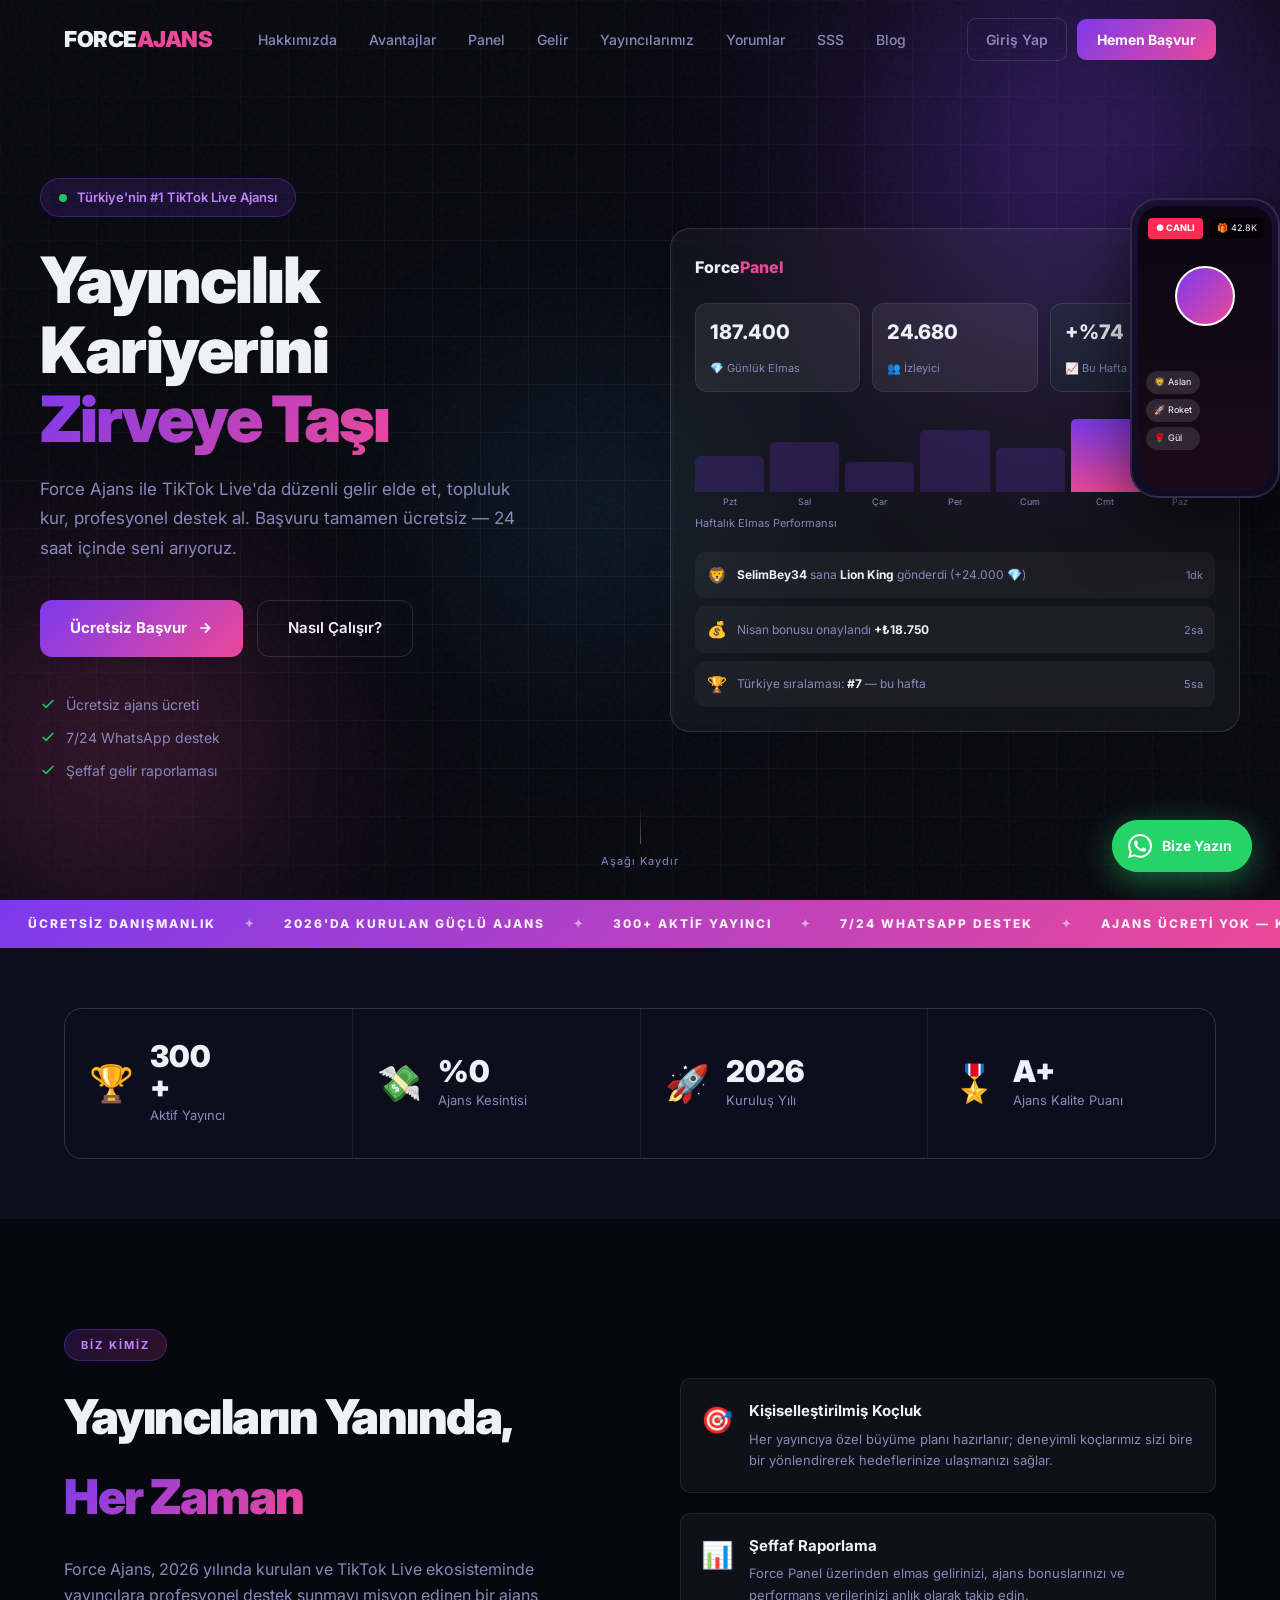
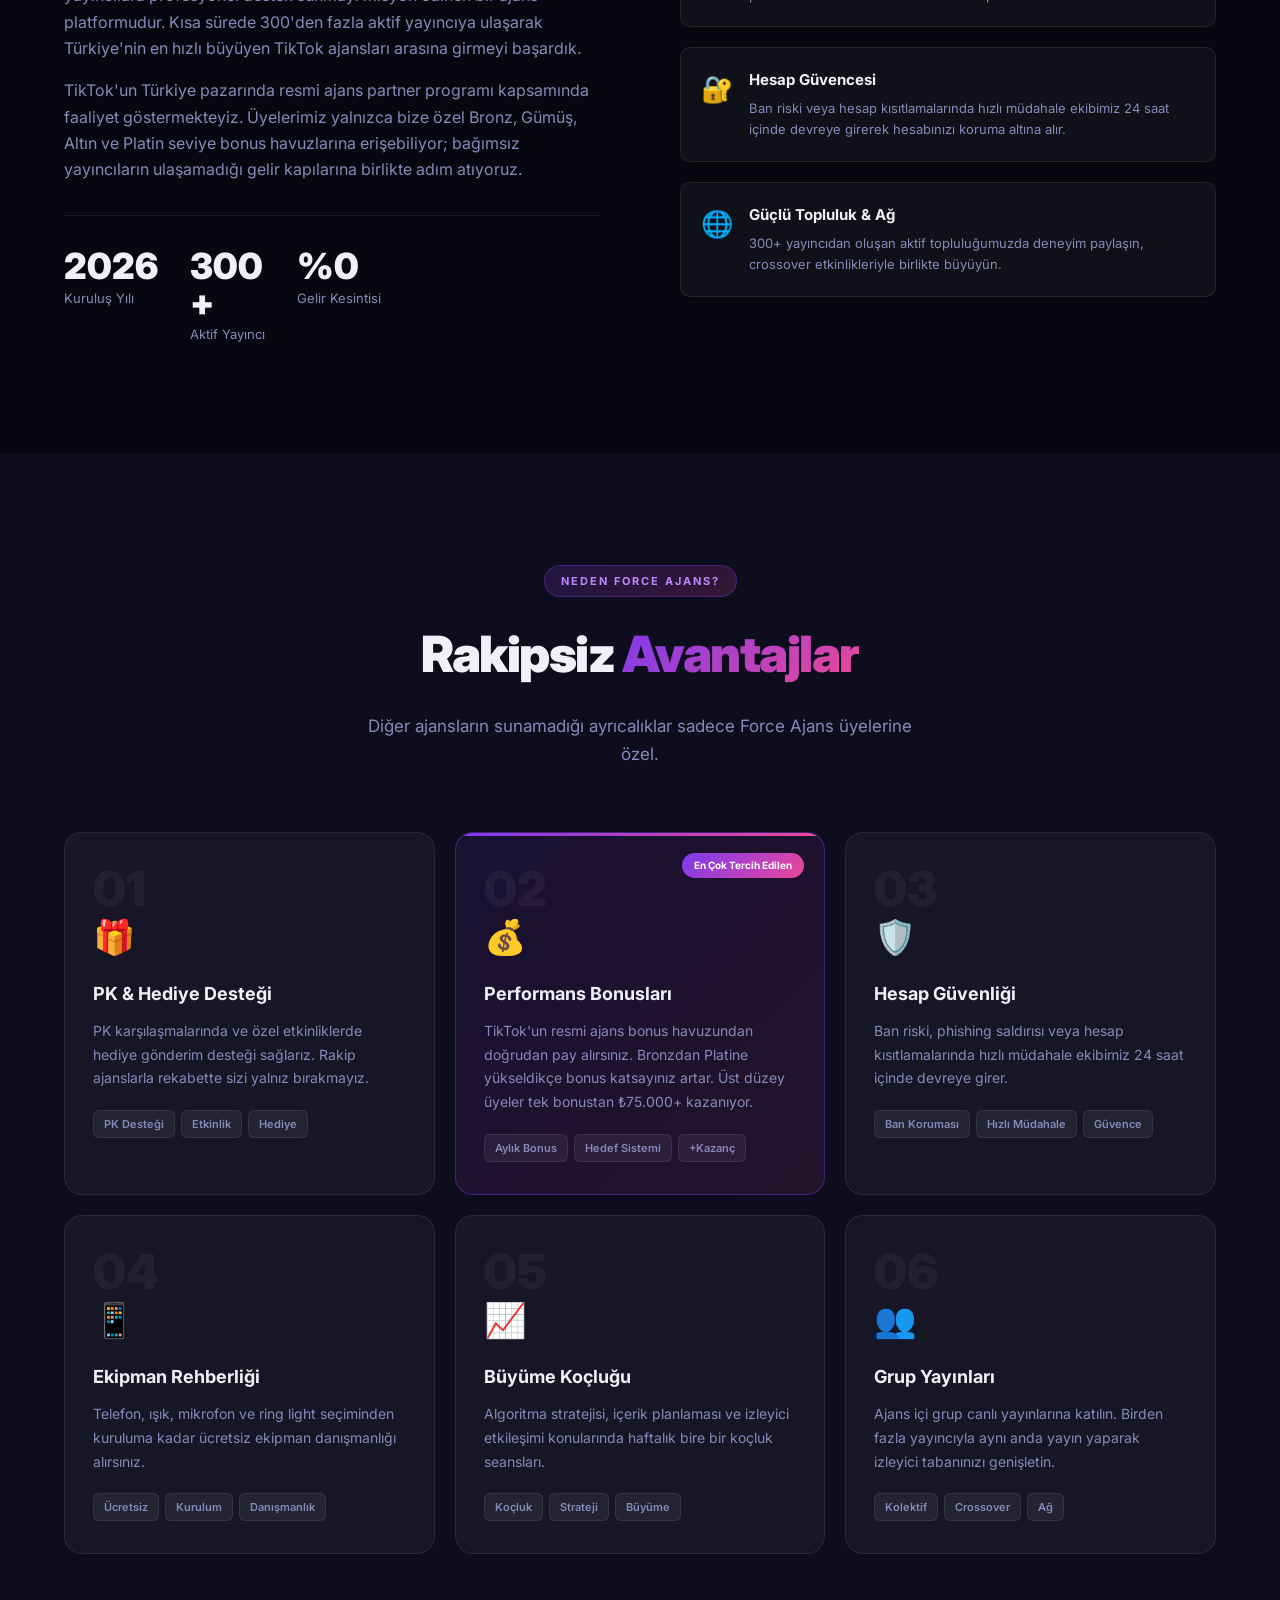
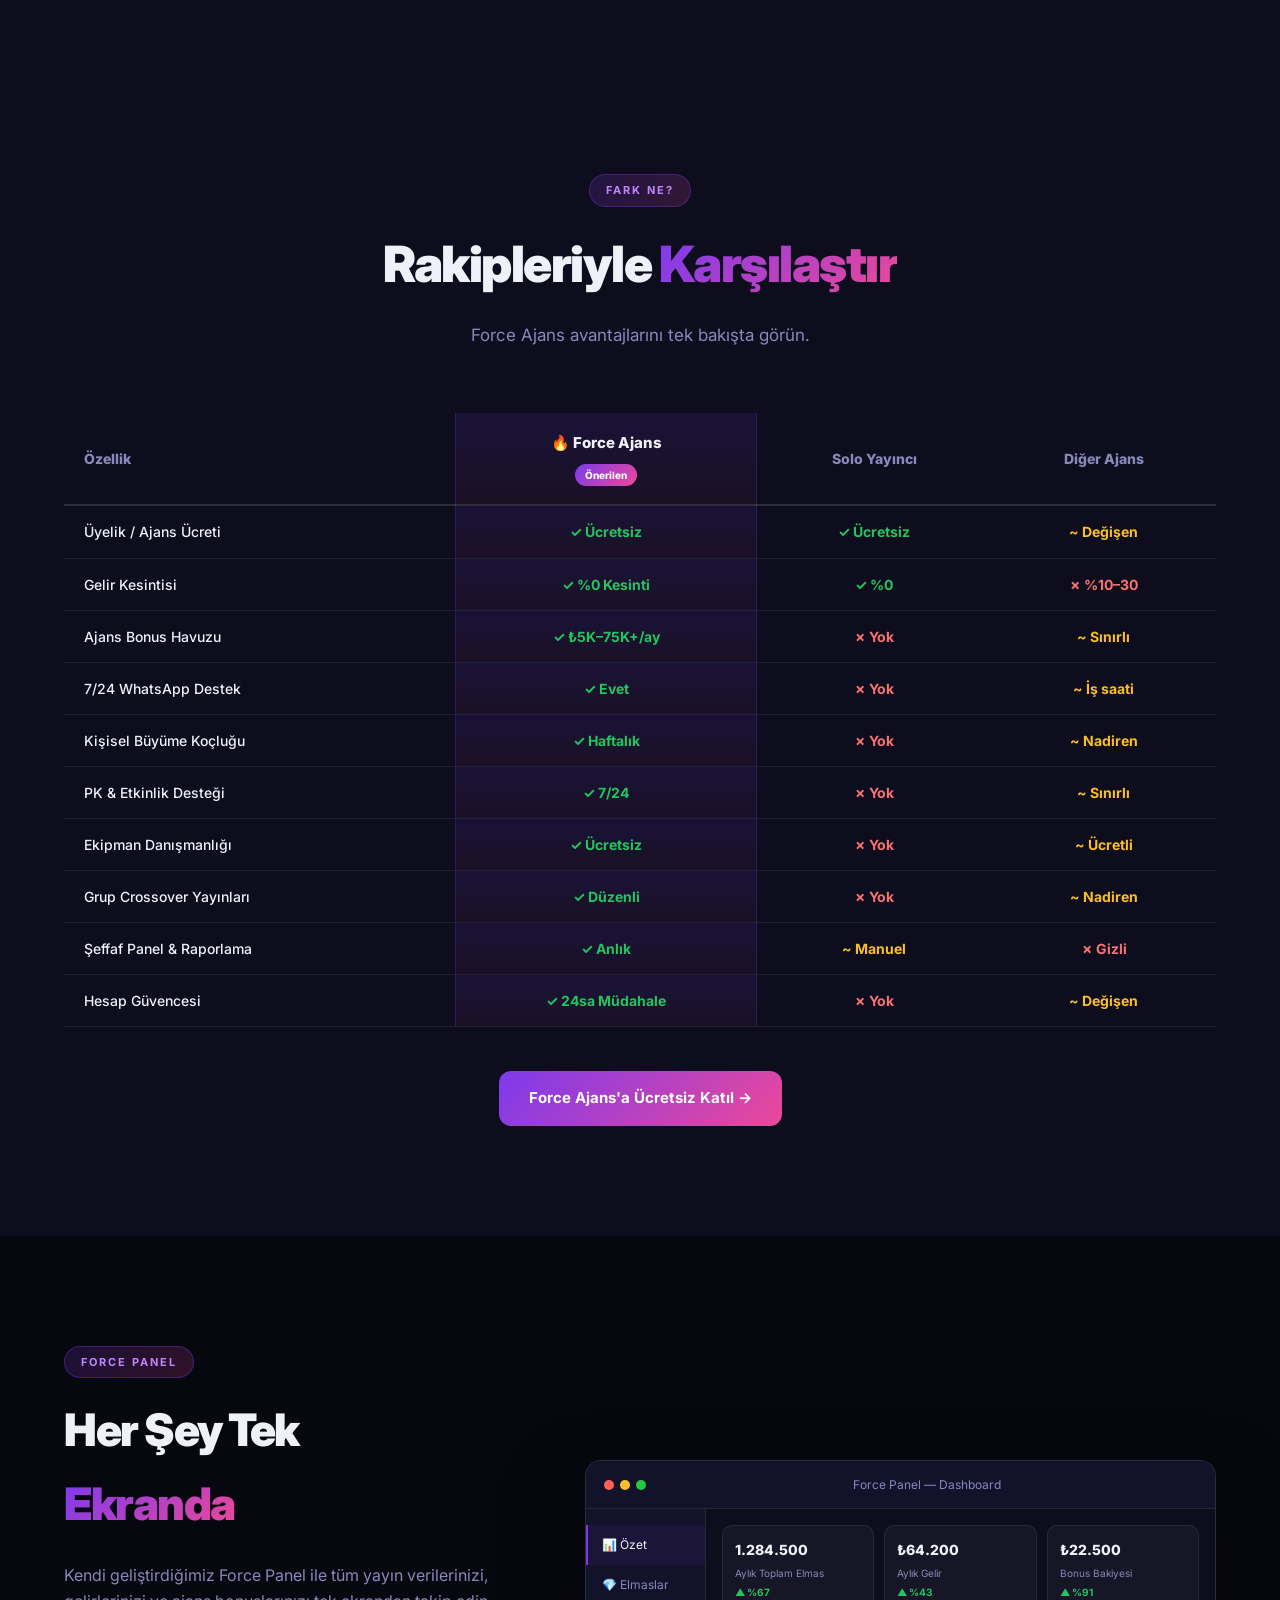
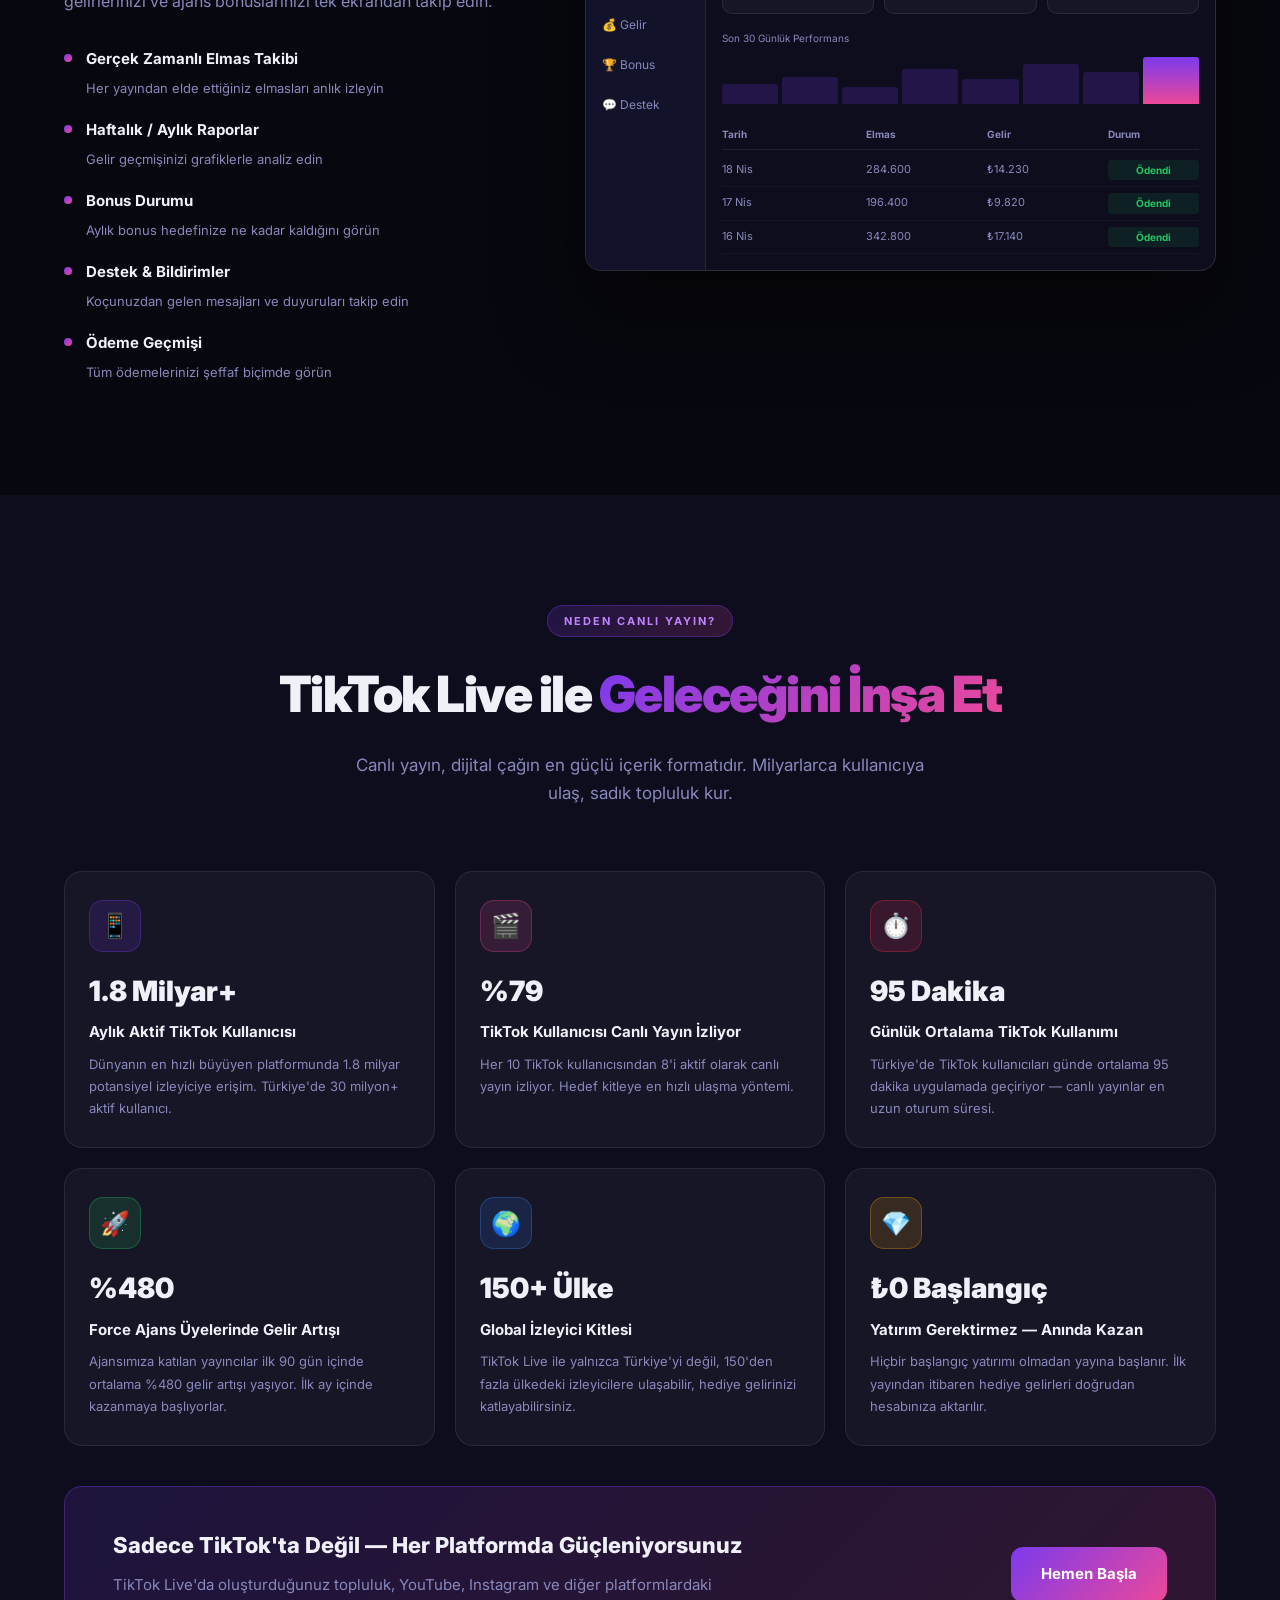
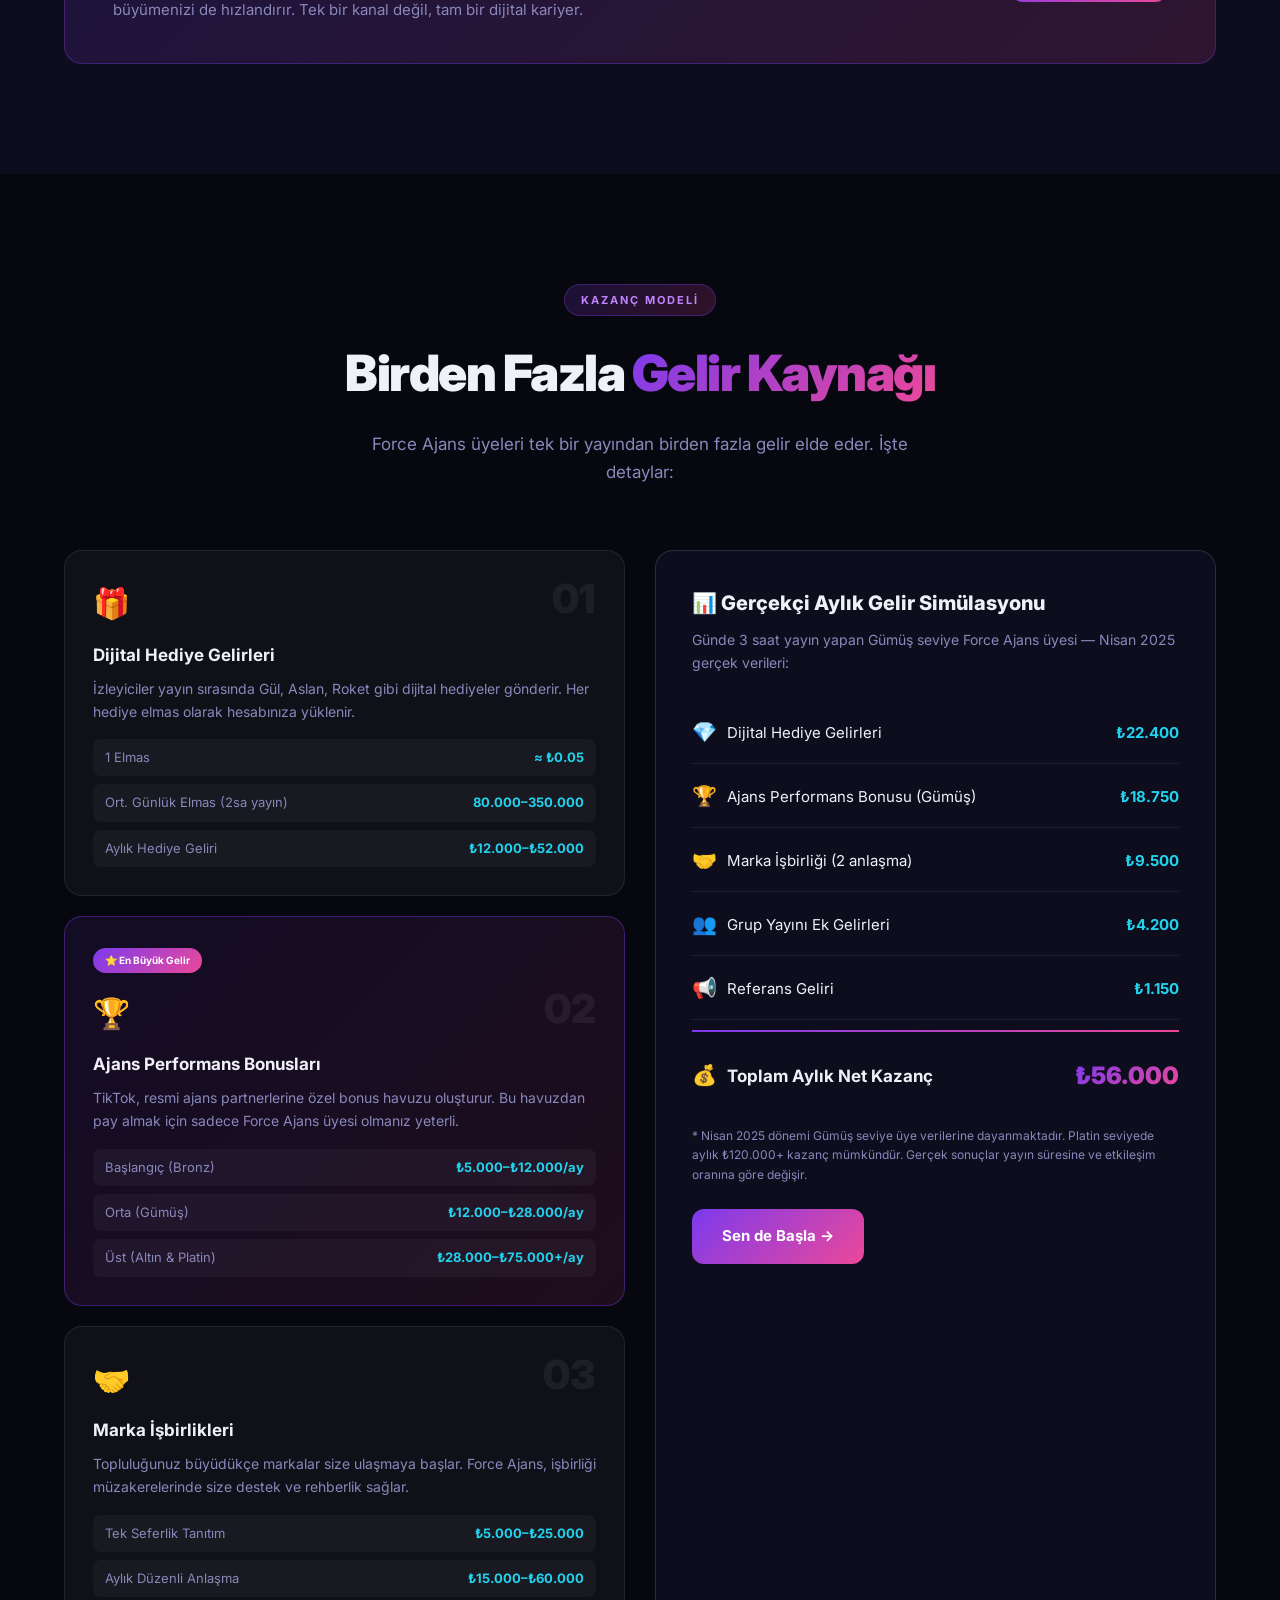
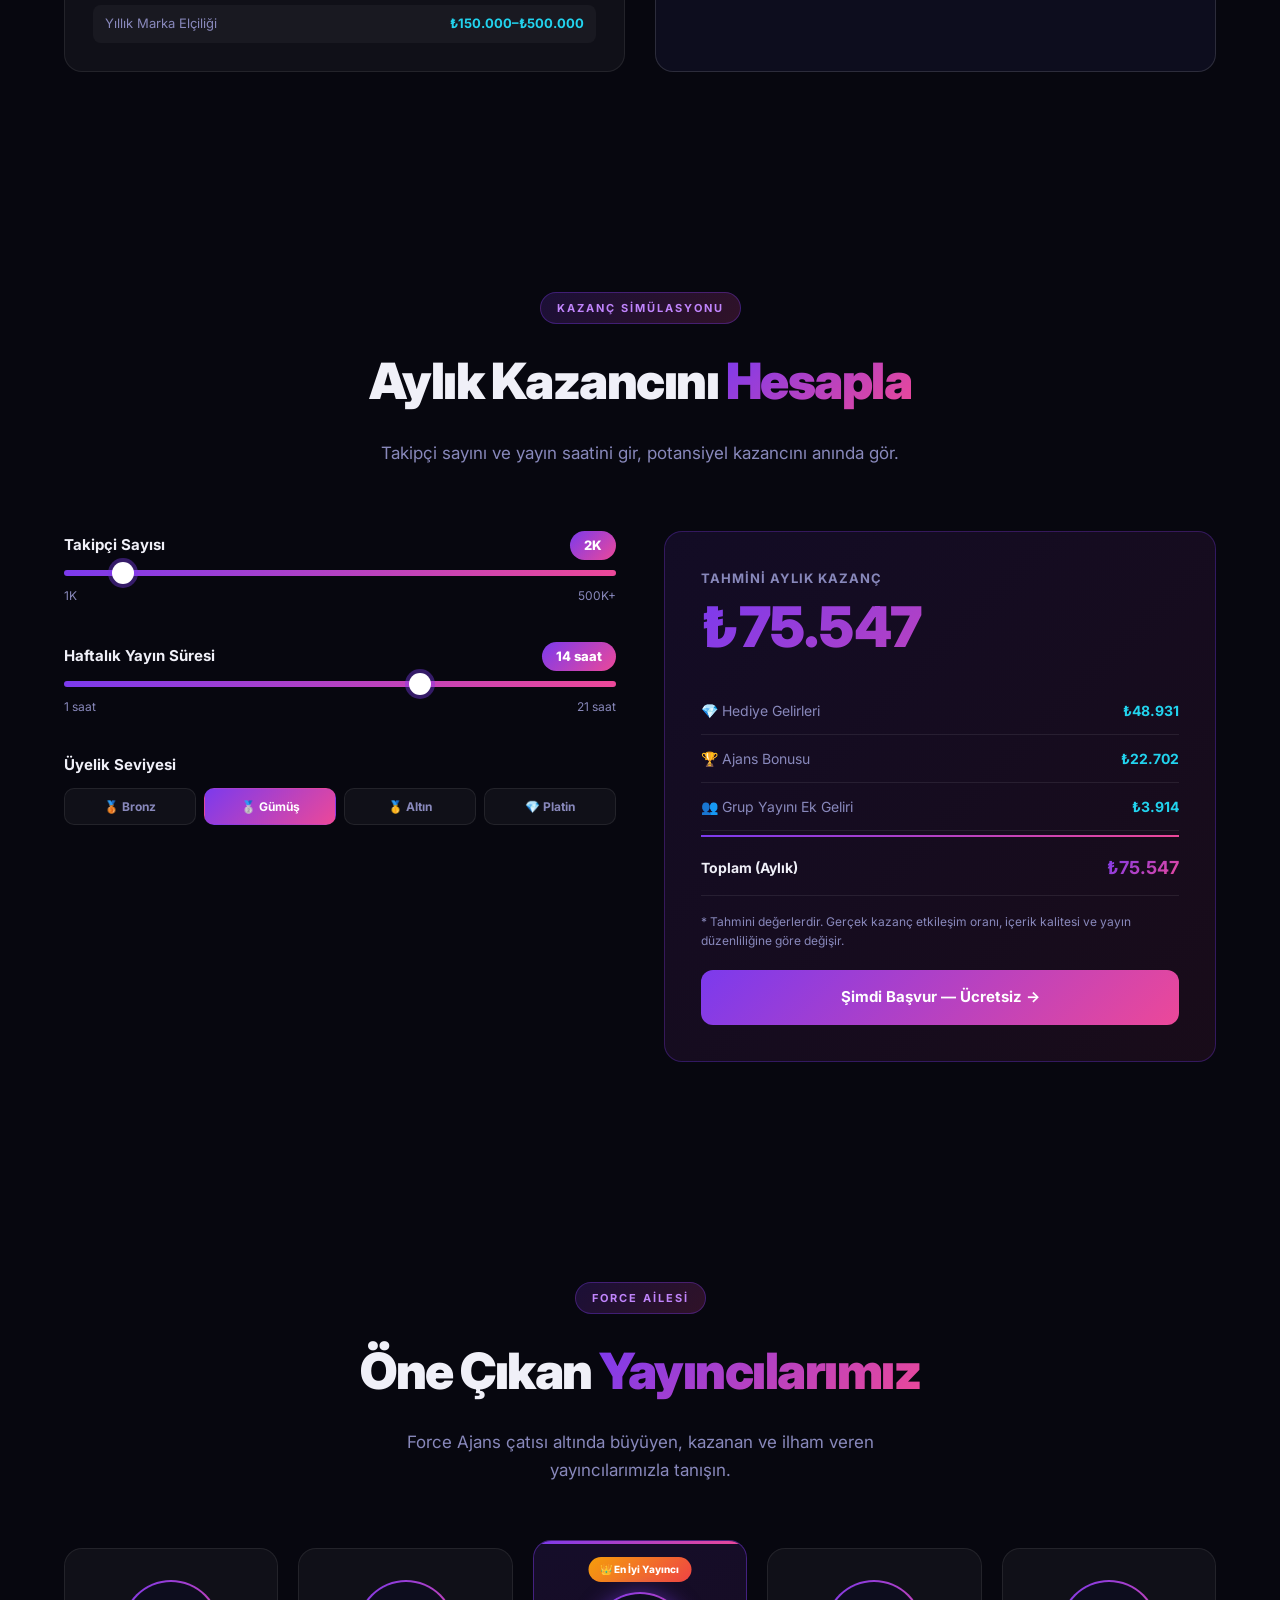
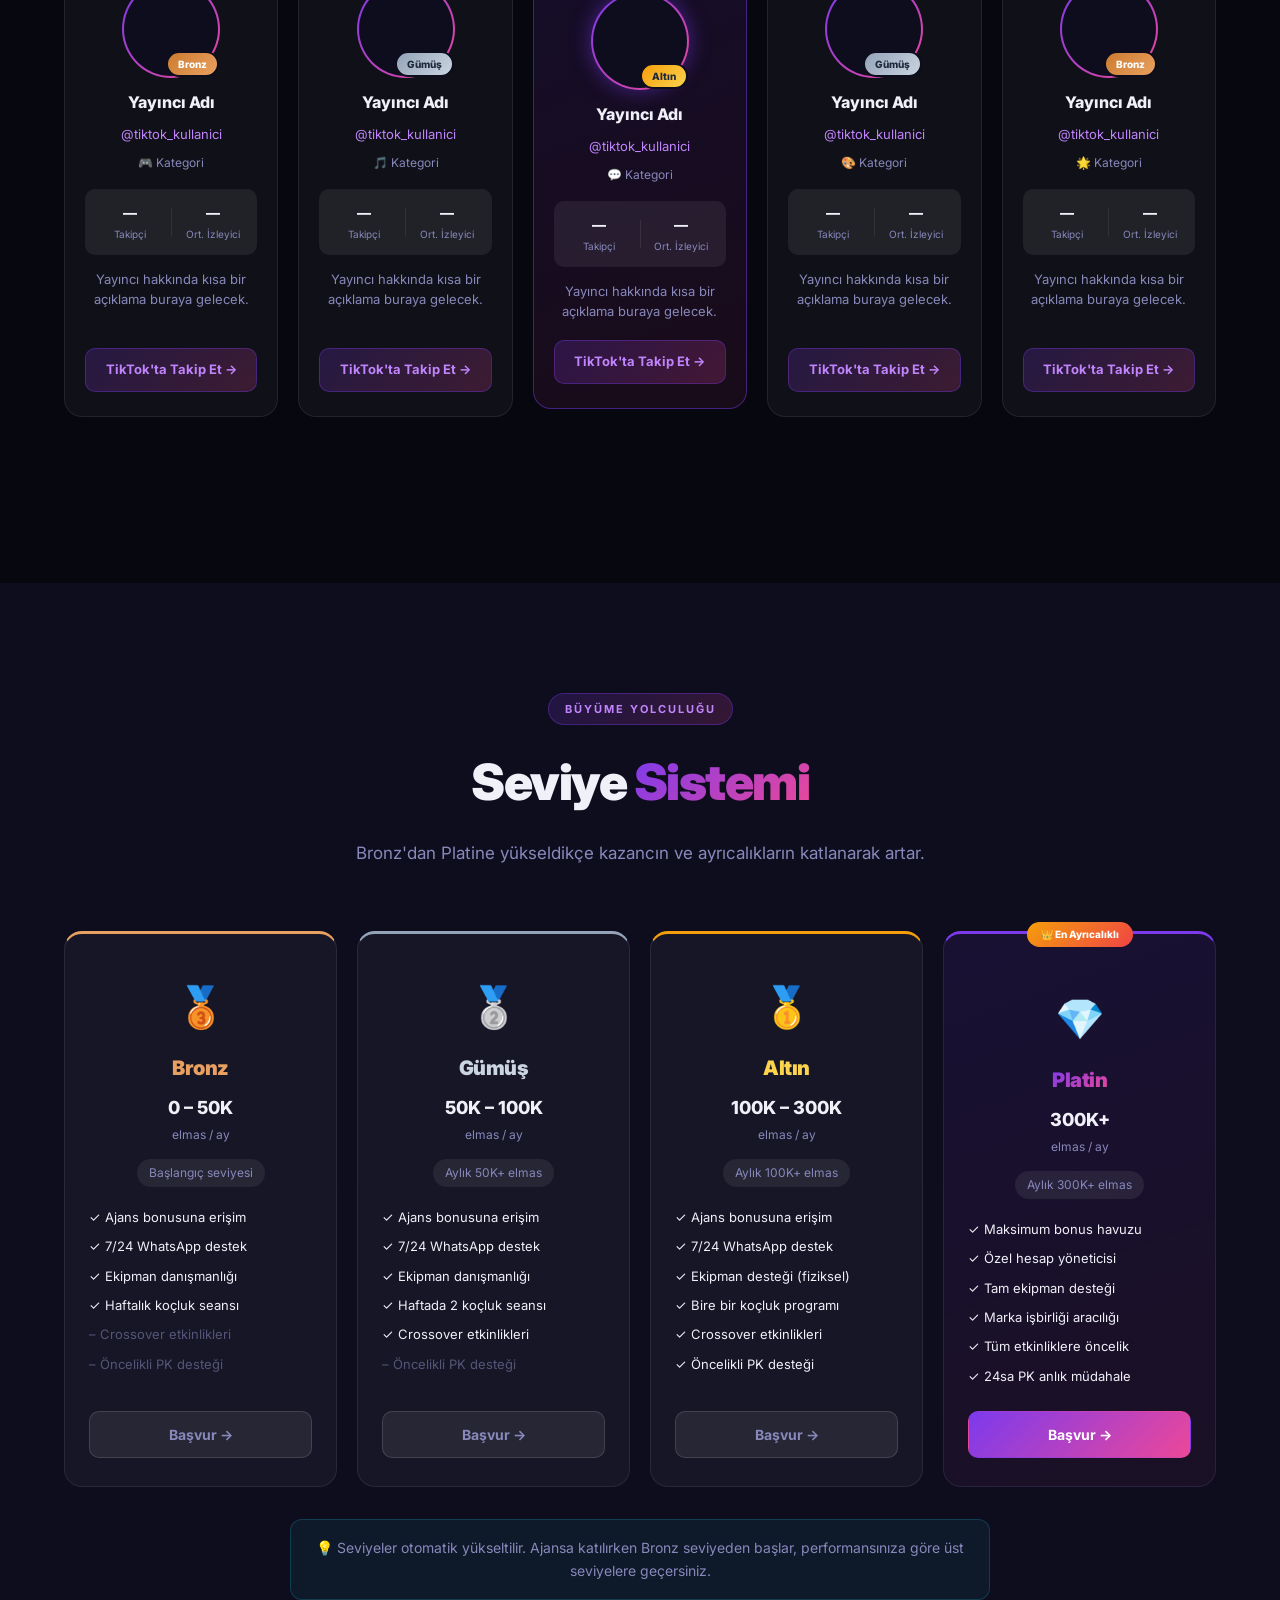
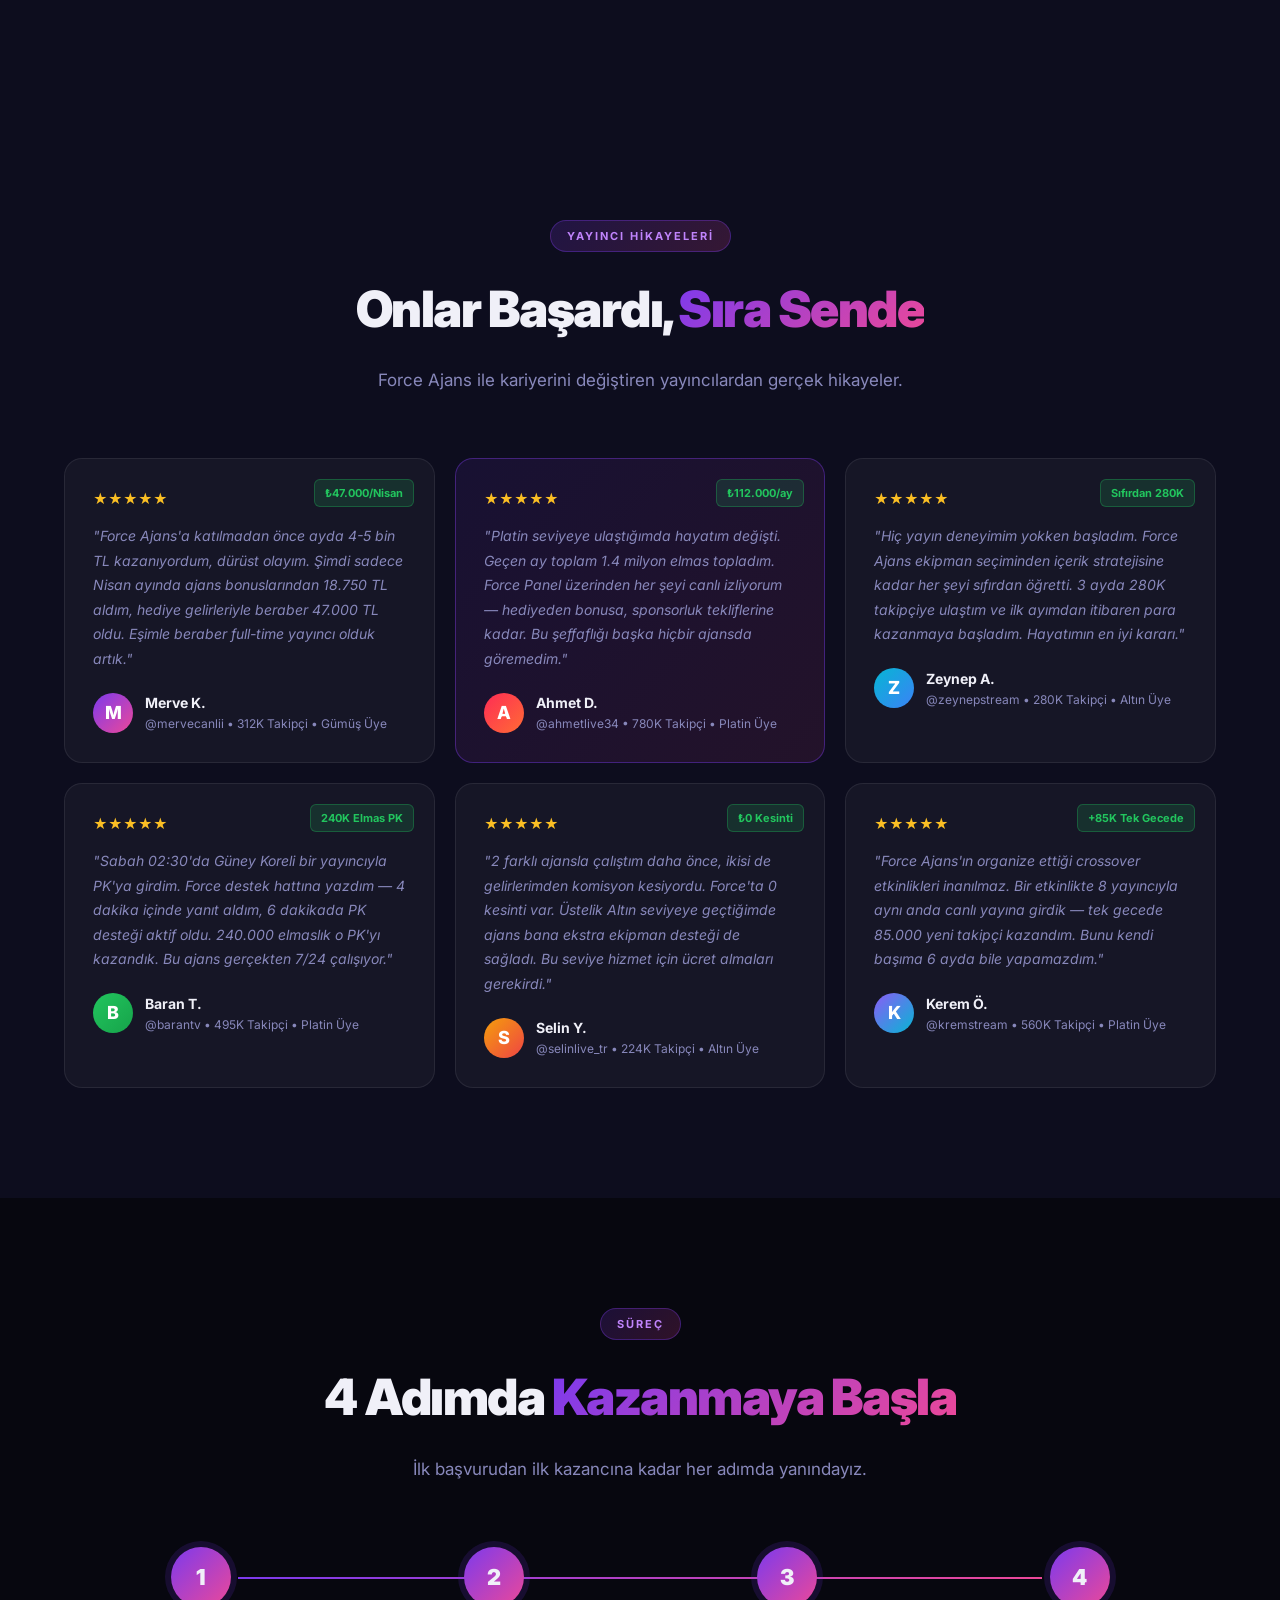
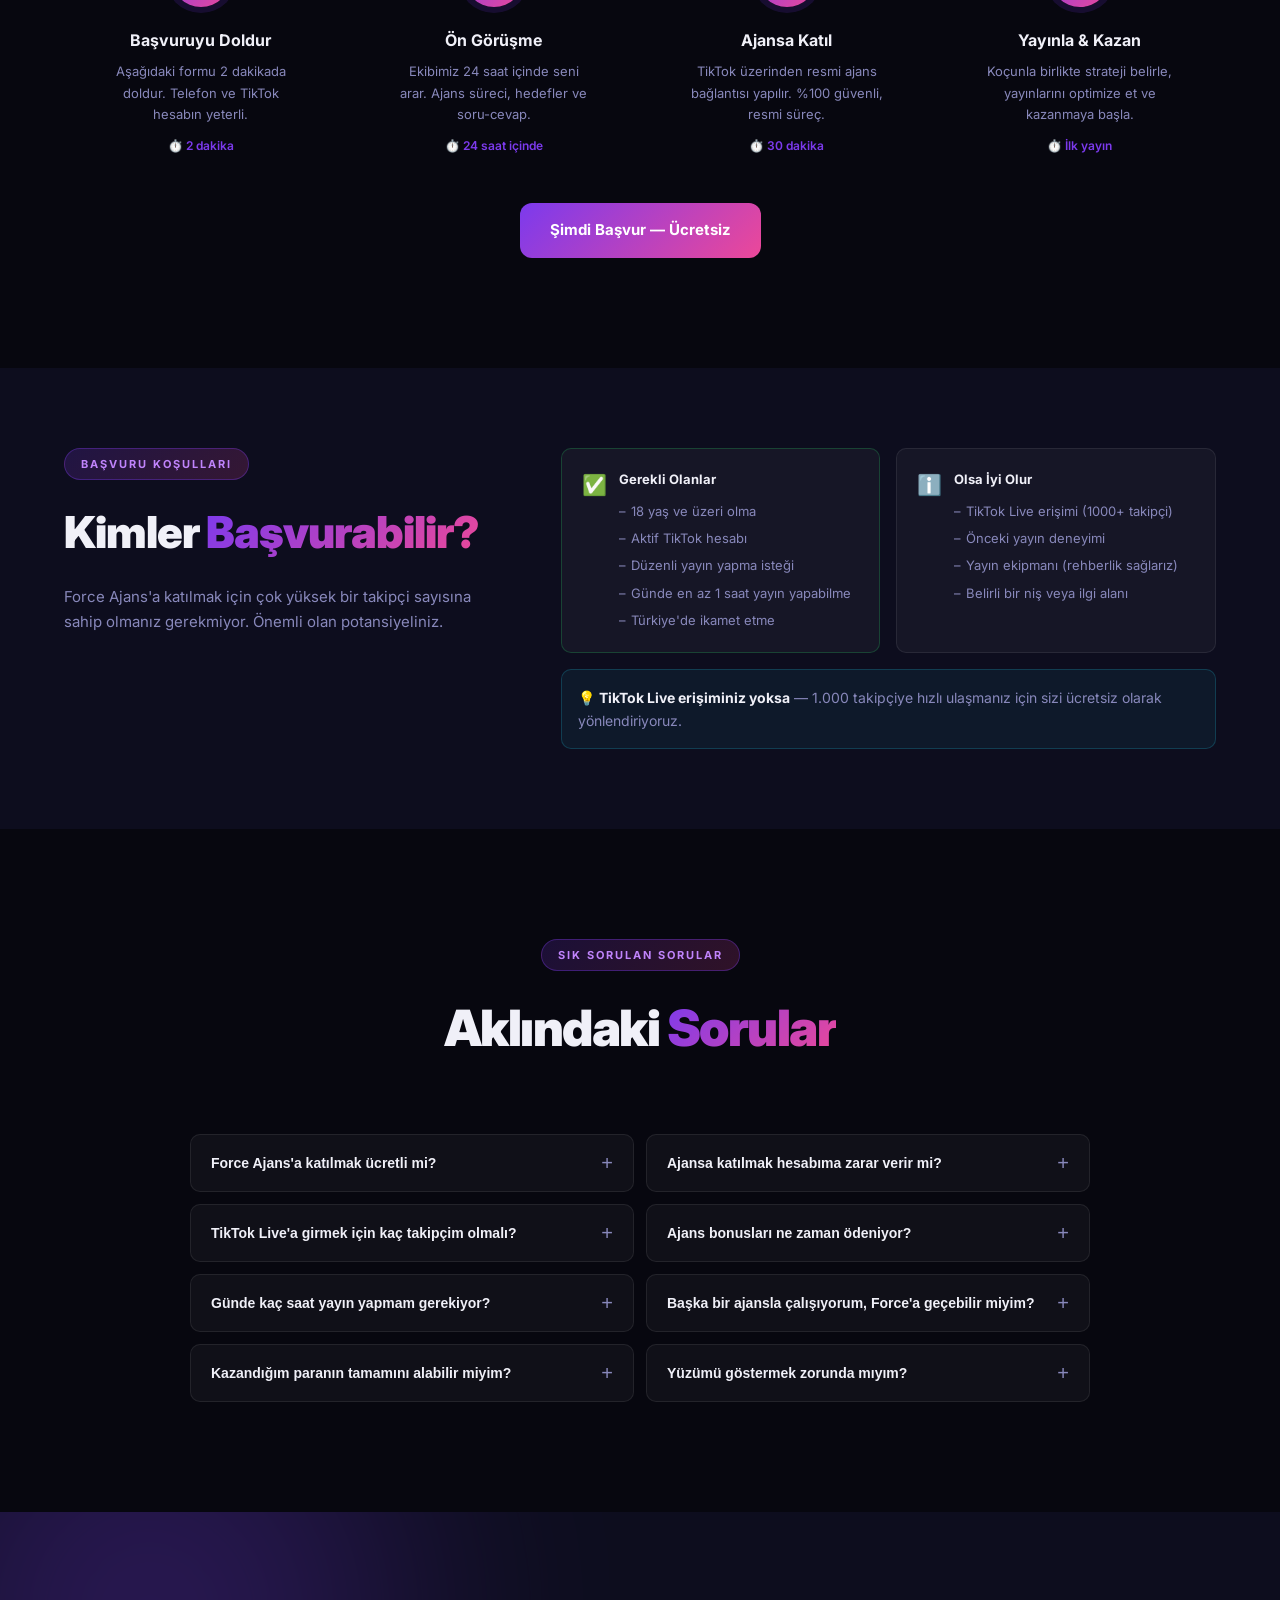
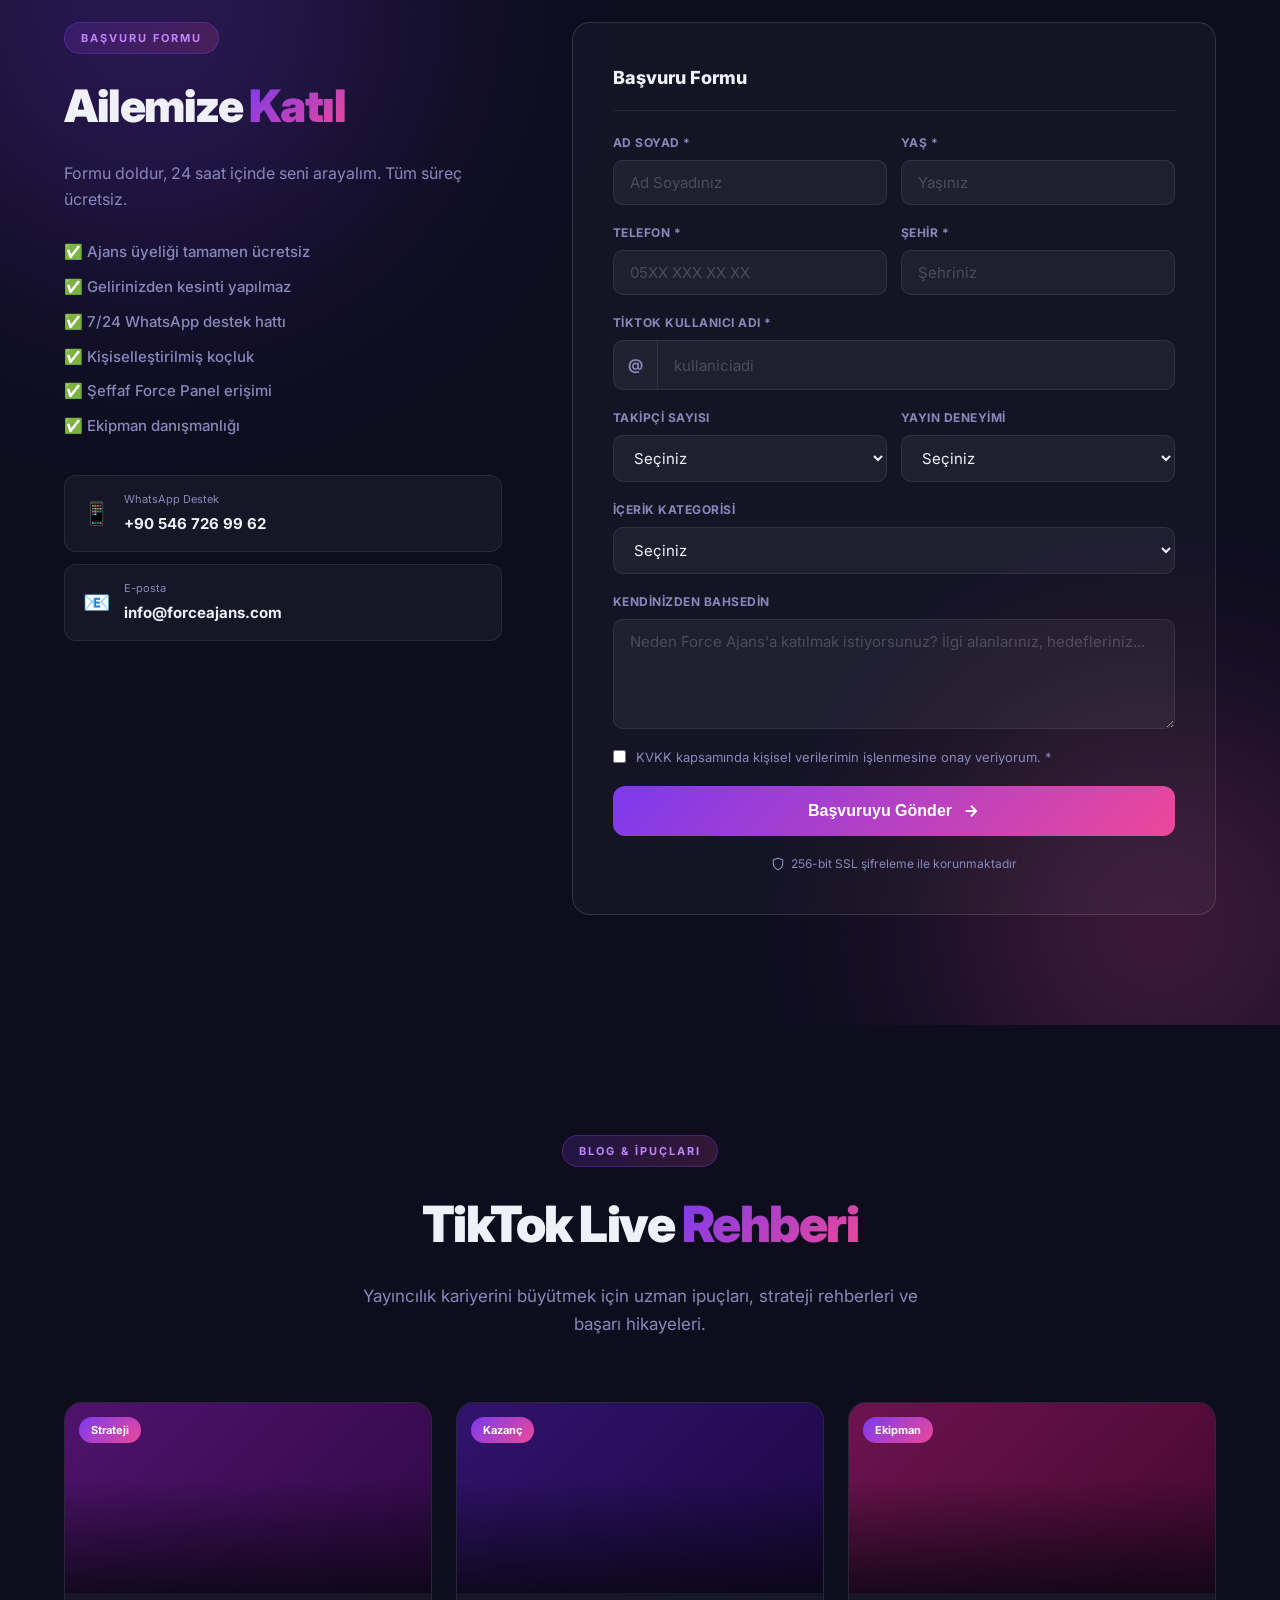
==== commit d9532cff: "Replace TikTok logos with grid bg + floating emoji icons" ====
--- a/index.html
+++ b/index.html
@@ -5,19 +5,19 @@
   <meta name="viewport" content="width=device-width, initial-scale=1.0" />
 
   <!-- ═══ PRIMARY SEO ═══ -->
-  <title>Force Ajans — Türkiye'nin #1 TikTok Live Ajans Partneri</title>
-  <meta name="description" content="Force Ajans ile TikTok Live'da profesyonel yayıncılık kariyeri başlat. 2.800+ aktif yayıncı, ücretsiz koçluk, ajans bonusları ve 7/24 WhatsApp destek." />
-  <meta name="keywords" content="tiktok live ajans, tiktok yayıncı ajansı, tiktok live para kazanma, tiktok ajans partneri, force ajans, tiktok live destek, yayıncı ajansı türkiye" />
+  <title>TikTok Ajansı Türkiye | Force Ajans — Türkiye'nin #1 TikTok Live Ajansı</title>
+  <meta name="description" content="Türkiye'nin en iyi TikTok ajansı Force Ajans ile TikTok Live'da profesyonel yayıncılık kariyeri başlat. 2.800+ aktif yayıncı, ücretsiz koçluk, ajans bonusları ve 7/24 WhatsApp destek." />
+  <meta name="keywords" content="tiktok ajansı türkiye, tiktok ajans, tiktok live ajans, tiktok yayıncı ajansı, tiktok ajansı, tiktok live para kazanma, tiktok ajans partneri, force ajans, tiktok live destek, yayıncı ajansı türkiye, türkiye tiktok ajansı, en iyi tiktok ajansı" />
   <meta name="author" content="Force Ajans" />
   <meta name="robots" content="index, follow" />
-  <link rel="canonical" href="https://www.forceajans.com/" />
+  <link rel="canonical" href="https://www.forceagency.com.tr/" />
 
   <!-- ═══ OPEN GRAPH ═══ -->
   <meta property="og:type"        content="website" />
-  <meta property="og:url"         content="https://www.forceajans.com/" />
-  <meta property="og:title"       content="Force Ajans — Türkiye'nin #1 TikTok Live Ajans Partneri" />
-  <meta property="og:description" content="TikTok Live'da profesyonel destek, ajans bonusları ve ücretsiz koçlukla aylık ₺56.000'e kadar kazan. Türkiye'nin en büyük TikTok ajansı." />
-  <meta property="og:image"       content="https://www.forceajans.com/og-image.jpg" />
+  <meta property="og:url"         content="https://www.forceagency.com.tr/" />
+  <meta property="og:title"       content="TikTok Ajansı Türkiye | Force Ajans — Türkiye'nin #1 TikTok Live Ajansı" />
+  <meta property="og:description" content="Türkiye'nin en iyi TikTok ajansı ile TikTok Live'da profesyonel destek, ajans bonusları ve ücretsiz koçlukla aylık ₺56.000'e kadar kazan." />
+  <meta property="og:image"       content="https://www.forceagency.com.tr/og-image.jpg" />
   <meta property="og:image:width" content="1200" />
   <meta property="og:image:height"content="630" />
   <meta property="og:locale"      content="tr_TR" />
@@ -26,9 +26,9 @@
   <!-- ═══ TWITTER CARD ═══ -->
   <meta name="twitter:card"        content="summary_large_image" />
   <meta name="twitter:site"        content="@forceajans" />
-  <meta name="twitter:title"       content="Force Ajans — Türkiye'nin #1 TikTok Live Ajans Partneri" />
-  <meta name="twitter:description" content="TikTok Live'da profesyonel destek ve ajans bonuslarıyla aylık ₺56.000'e kadar kazan." />
-  <meta name="twitter:image"       content="https://www.forceajans.com/og-image.jpg" />
+  <meta name="twitter:title"       content="TikTok Ajansı Türkiye | Force Ajans — Türkiye'nin #1 TikTok Live Ajansı" />
+  <meta name="twitter:description" content="Türkiye'nin en iyi TikTok ajansı ile TikTok Live'da profesyonel destek ve ajans bonuslarıyla aylık ₺56.000'e kadar kazan." />
+  <meta name="twitter:image"       content="https://www.forceagency.com.tr/og-image.jpg" />
 
   <!-- ═══ FAVICON ═══ -->
   <link rel="icon" type="image/svg+xml" href="data:image/svg+xml,<svg xmlns='http://www.w3.org/2000/svg' viewBox='0 0 100 100'><text y='.9em' font-size='90'>🔥</text></svg>" />
@@ -40,10 +40,10 @@
     "@graph": [
       {
         "@type": "Organization",
-        "@id": "https://www.forceajans.com/#organization",
+        "@id": "https://www.forceagency.com.tr/#organization",
         "name": "Force Ajans",
-        "url": "https://www.forceajans.com",
-        "logo": "https://www.forceajans.com/og-image.jpg",
+        "url": "https://www.forceagency.com.tr",
+        "logo": "https://www.forceagency.com.tr/og-image.jpg",
         "description": "Türkiye'nin #1 TikTok Live Ajans Partneri. 2.800+ aktif yayıncı.",
         "contactPoint": {
           "@type": "ContactPoint",
@@ -58,23 +58,23 @@
       },
       {
         "@type": "WebSite",
-        "@id": "https://www.forceajans.com/#website",
-        "url": "https://www.forceajans.com",
+        "@id": "https://www.forceagency.com.tr/#website",
+        "url": "https://www.forceagency.com.tr",
         "name": "Force Ajans",
-        "publisher": { "@id": "https://www.forceajans.com/#organization" },
+        "publisher": { "@id": "https://www.forceagency.com.tr/#organization" },
         "potentialAction": {
           "@type": "SearchAction",
-          "target": "https://www.forceajans.com/blog/?q={search_term_string}",
+          "target": "https://www.forceagency.com.tr/blog/?q={search_term_string}",
           "query-input": "required name=search_term_string"
         }
       },
       {
         "@type": "WebPage",
-        "@id": "https://www.forceajans.com/#webpage",
-        "url": "https://www.forceajans.com",
+        "@id": "https://www.forceagency.com.tr/#webpage",
+        "url": "https://www.forceagency.com.tr",
         "name": "Force Ajans — Türkiye'nin #1 TikTok Live Ajans Partneri",
-        "isPartOf": { "@id": "https://www.forceajans.com/#website" },
-        "about": { "@id": "https://www.forceajans.com/#organization" },
+        "isPartOf": { "@id": "https://www.forceagency.com.tr/#website" },
+        "about": { "@id": "https://www.forceagency.com.tr/#organization" },
         "description": "Force Ajans ile TikTok Live'da profesyonel yayıncılık kariyeri başlat."
       },
       {
@@ -138,6 +138,19 @@
     <div class="orb o1"></div>
     <div class="orb o2"></div>
     <div class="orb o3"></div>
+  </div>
+  <div class="hero-grid" aria-hidden="true"></div>
+  <div class="hero-float-icons" aria-hidden="true">
+    <span class="fi fi1">❤️</span>
+    <span class="fi fi2">🏆</span>
+    <span class="fi fi3">💰</span>
+    <span class="fi fi4">⭐</span>
+    <span class="fi fi5">🎯</span>
+    <span class="fi fi6">💎</span>
+    <span class="fi fi7">🔥</span>
+    <span class="fi fi8">🎁</span>
+    <span class="fi fi9">👑</span>
+    <span class="fi fi10">💸</span>
   </div>
   <div class="hero-inner">
     <div class="hero-left">
--- a/style.css
+++ b/style.css
@@ -205,6 +205,49 @@
   padding: 120px 24px 60px;
 }
 
+/* ── Hero grid background ── */
+.hero-grid {
+  position: absolute;
+  inset: 0;
+  pointer-events: none;
+  z-index: 0;
+  background-image:
+    linear-gradient(rgba(255,255,255,0.04) 1px, transparent 1px),
+    linear-gradient(90deg, rgba(255,255,255,0.04) 1px, transparent 1px);
+  background-size: 48px 48px;
+  mask-image: radial-gradient(ellipse 80% 80% at 50% 50%, black 30%, transparent 100%);
+}
+
+/* ── Floating emoji icons ── */
+.hero-float-icons {
+  position: absolute;
+  inset: 0;
+  pointer-events: none;
+  overflow: hidden;
+  z-index: 0;
+}
+.fi {
+  position: absolute;
+  font-size: 18px;
+  animation: fi-float 5s ease-in-out infinite;
+  opacity: 0;
+}
+.fi1  { top: 10%;  left: 6%;   animation-delay: 0s;    animation-duration: 4.5s; }
+.fi2  { top: 22%;  left: 12%;  animation-delay: 1.5s;  animation-duration: 5s; }
+.fi3  { top: 60%;  left: 5%;   animation-delay: 0.8s;  animation-duration: 6s; }
+.fi4  { top: 80%;  left: 20%;  animation-delay: 2.2s;  animation-duration: 4s; }
+.fi5  { top: 8%;   right: 22%; animation-delay: 0.4s;  animation-duration: 5.5s; }
+.fi6  { top: 35%;  right: 8%;  animation-delay: 1.8s;  animation-duration: 4.8s; }
+.fi7  { top: 70%;  right: 15%; animation-delay: 0.2s;  animation-duration: 5.2s; }
+.fi8  { top: 15%;  right: 5%;  animation-delay: 3s;    animation-duration: 4.2s; }
+.fi9  { top: 50%;  left: 22%;  animation-delay: 1.1s;  animation-duration: 6.5s; }
+.fi10 { top: 85%;  right: 30%; animation-delay: 2.8s;  animation-duration: 5s; }
+
+@keyframes fi-float {
+  0%, 100% { opacity: 0;    transform: translateY(0px) scale(0.9); }
+  40%, 60% { opacity: 0.45; transform: translateY(-8px) scale(1); }
+}
+
 .hero-noise {
   position: absolute;
   inset: 0;
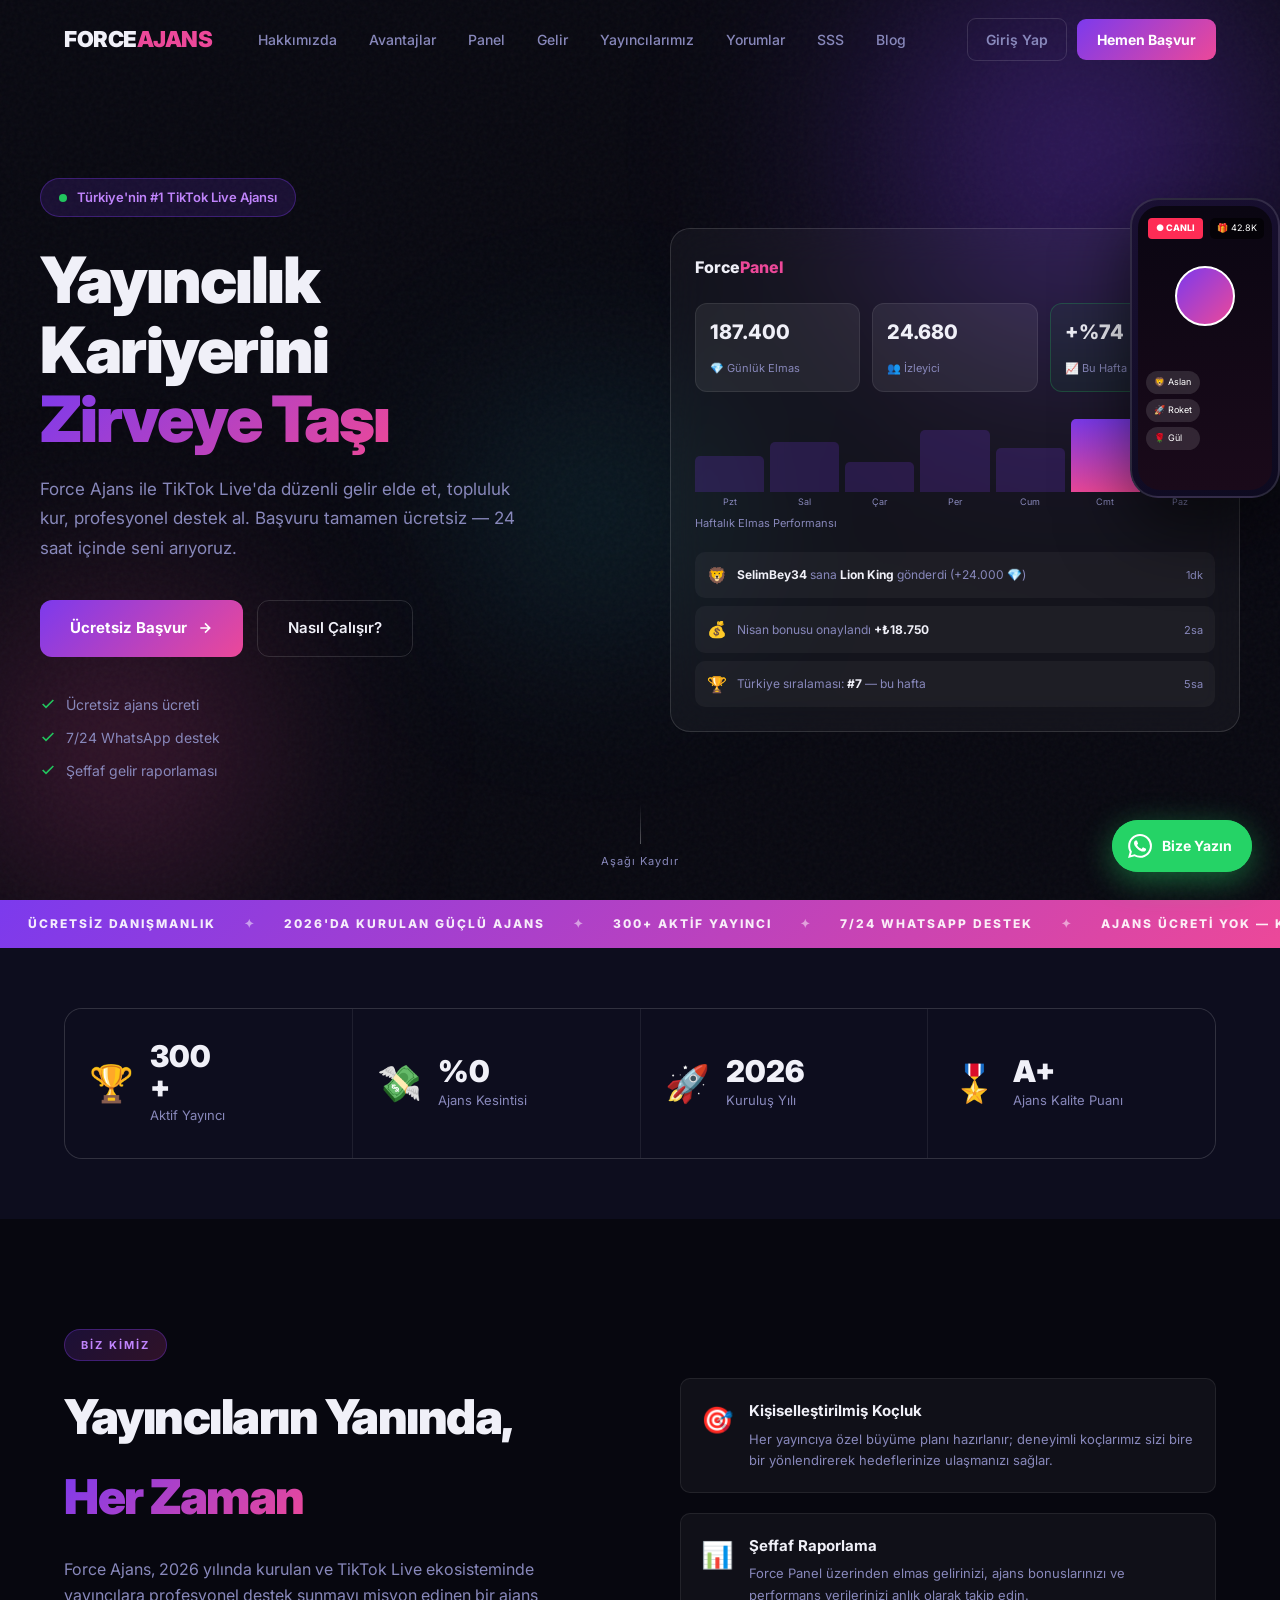
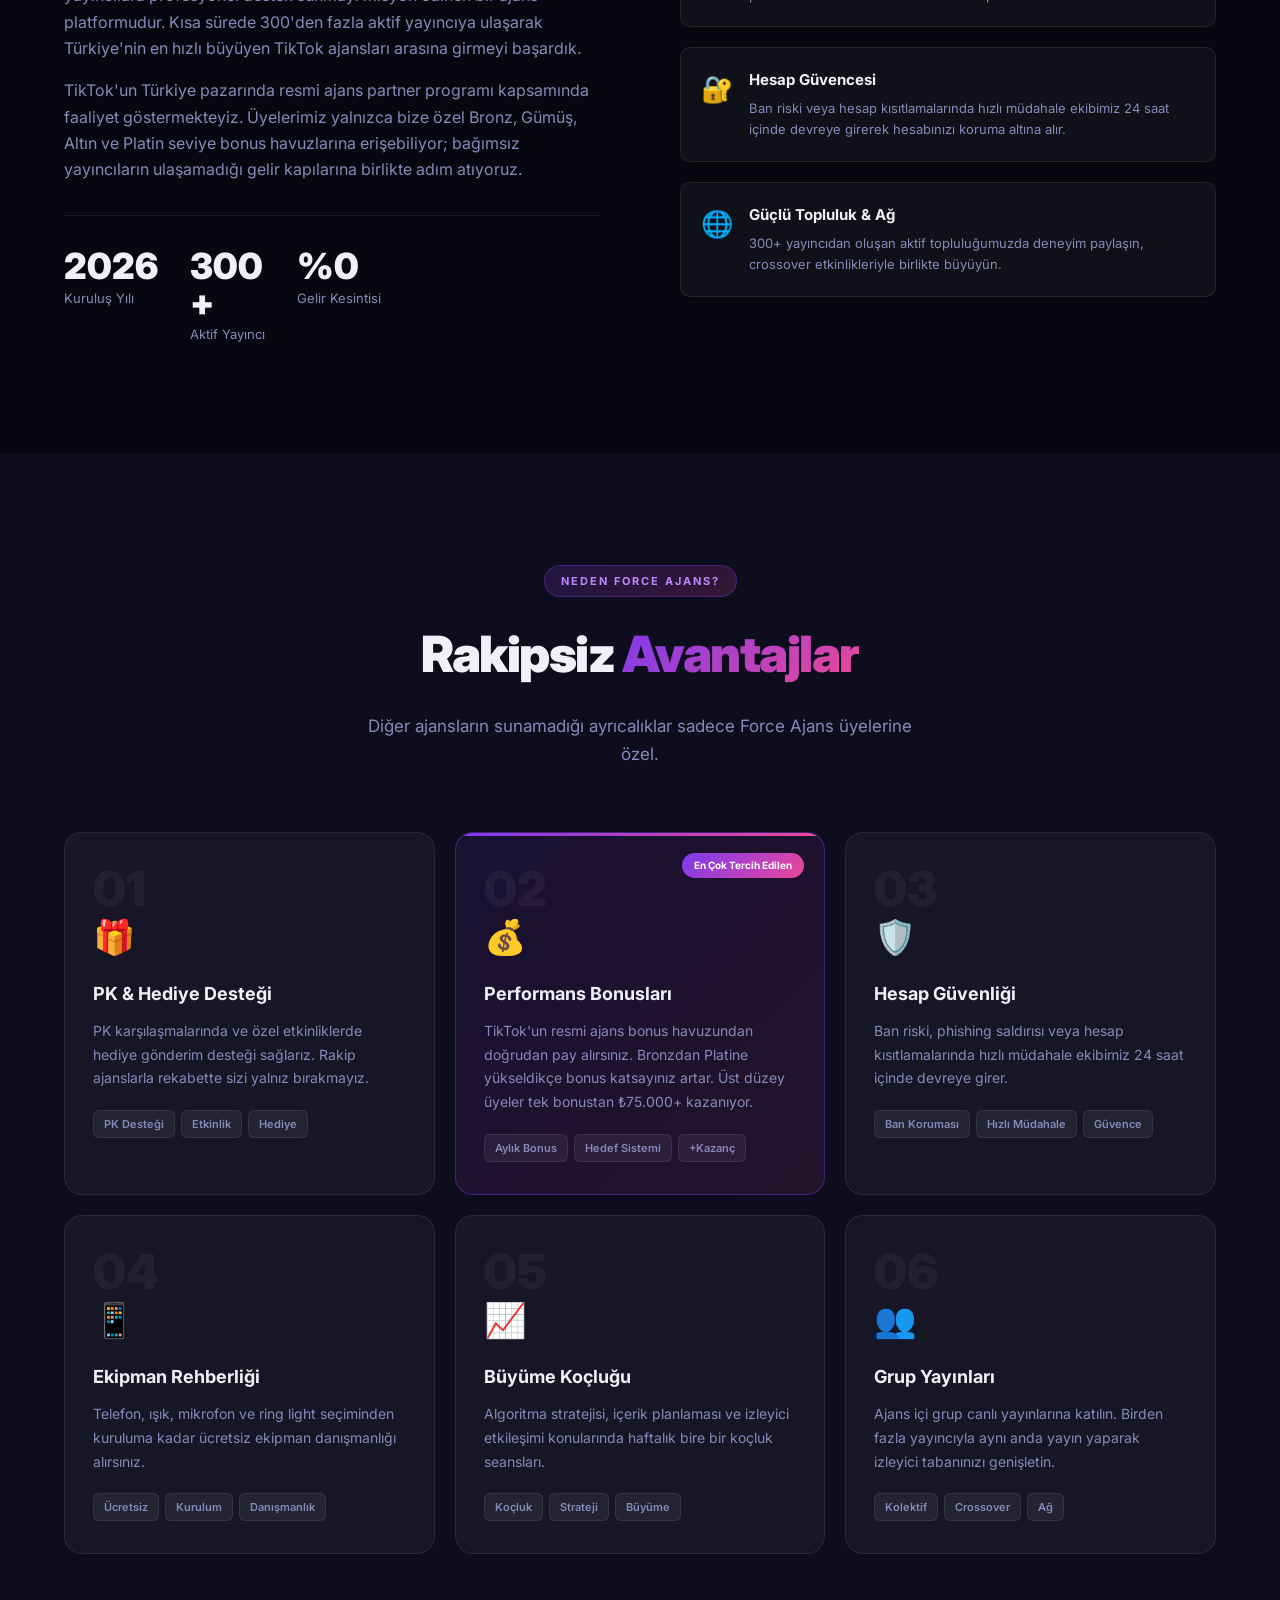
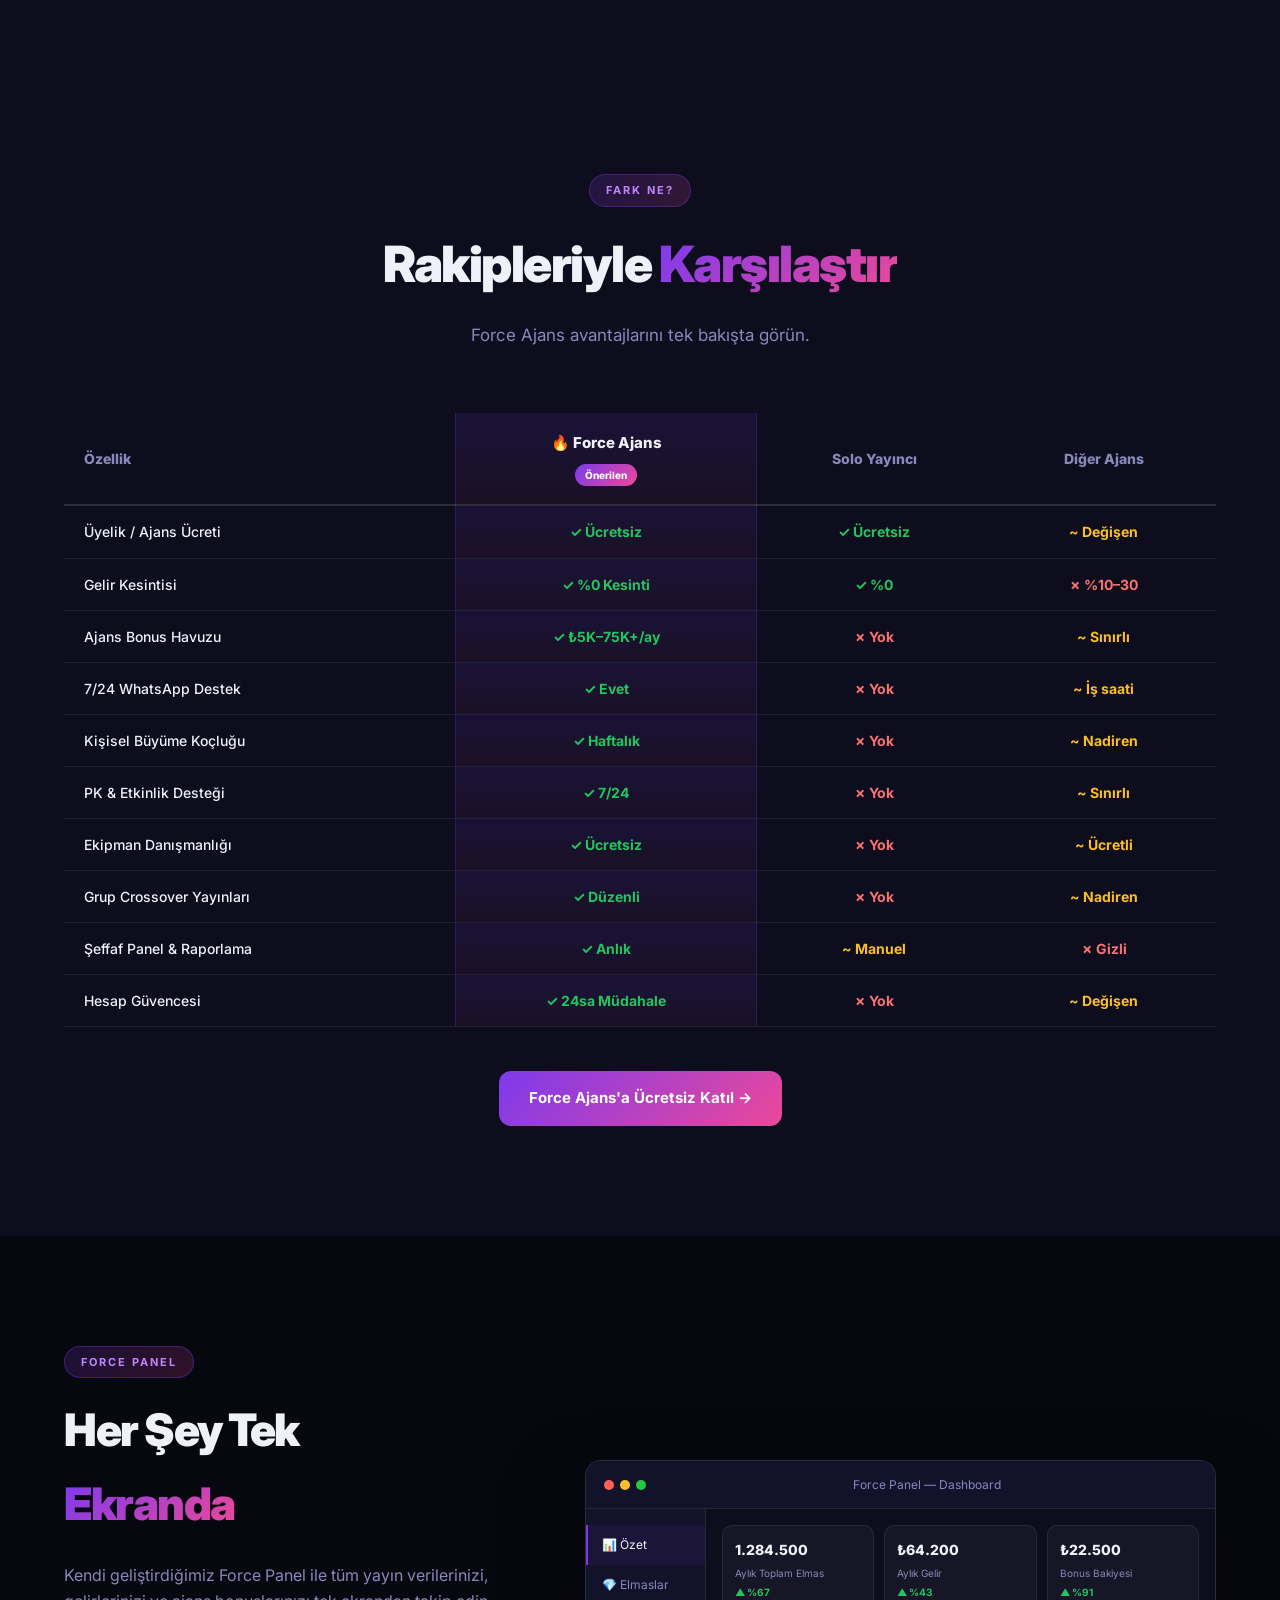
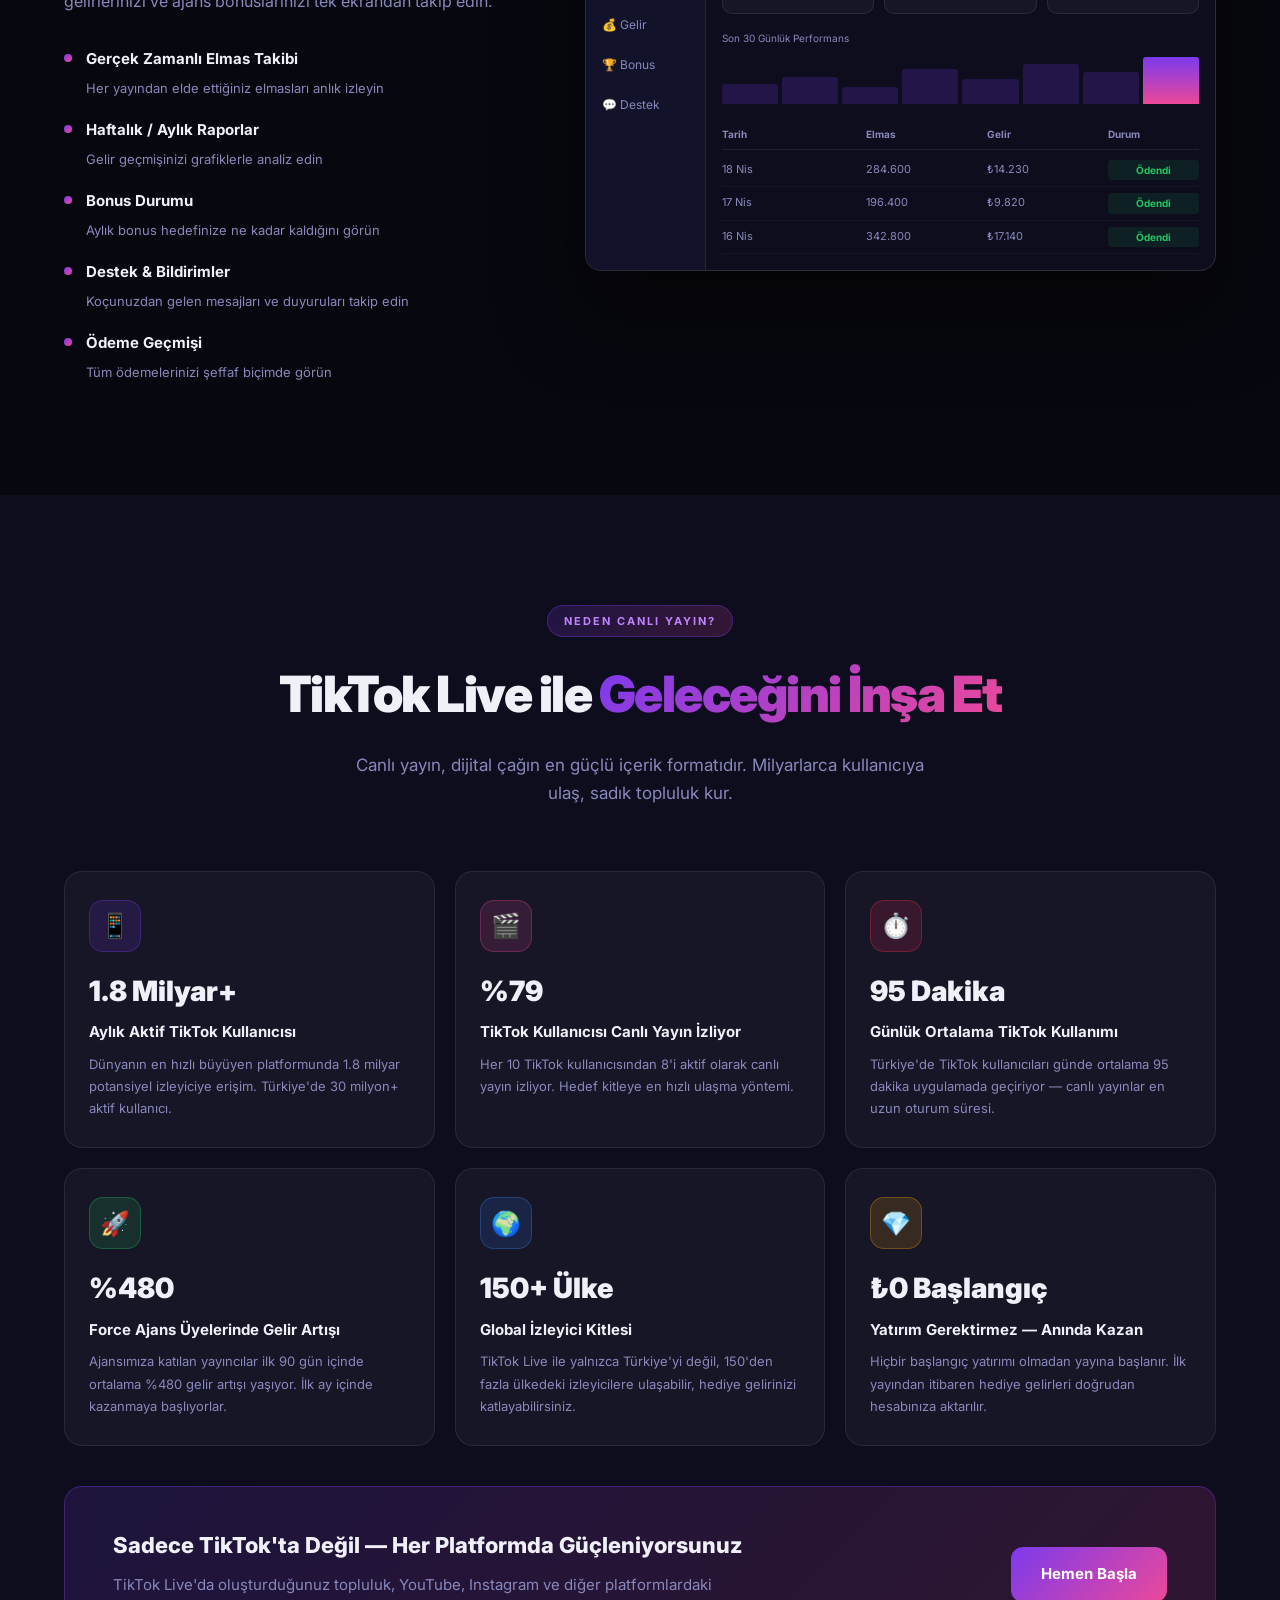
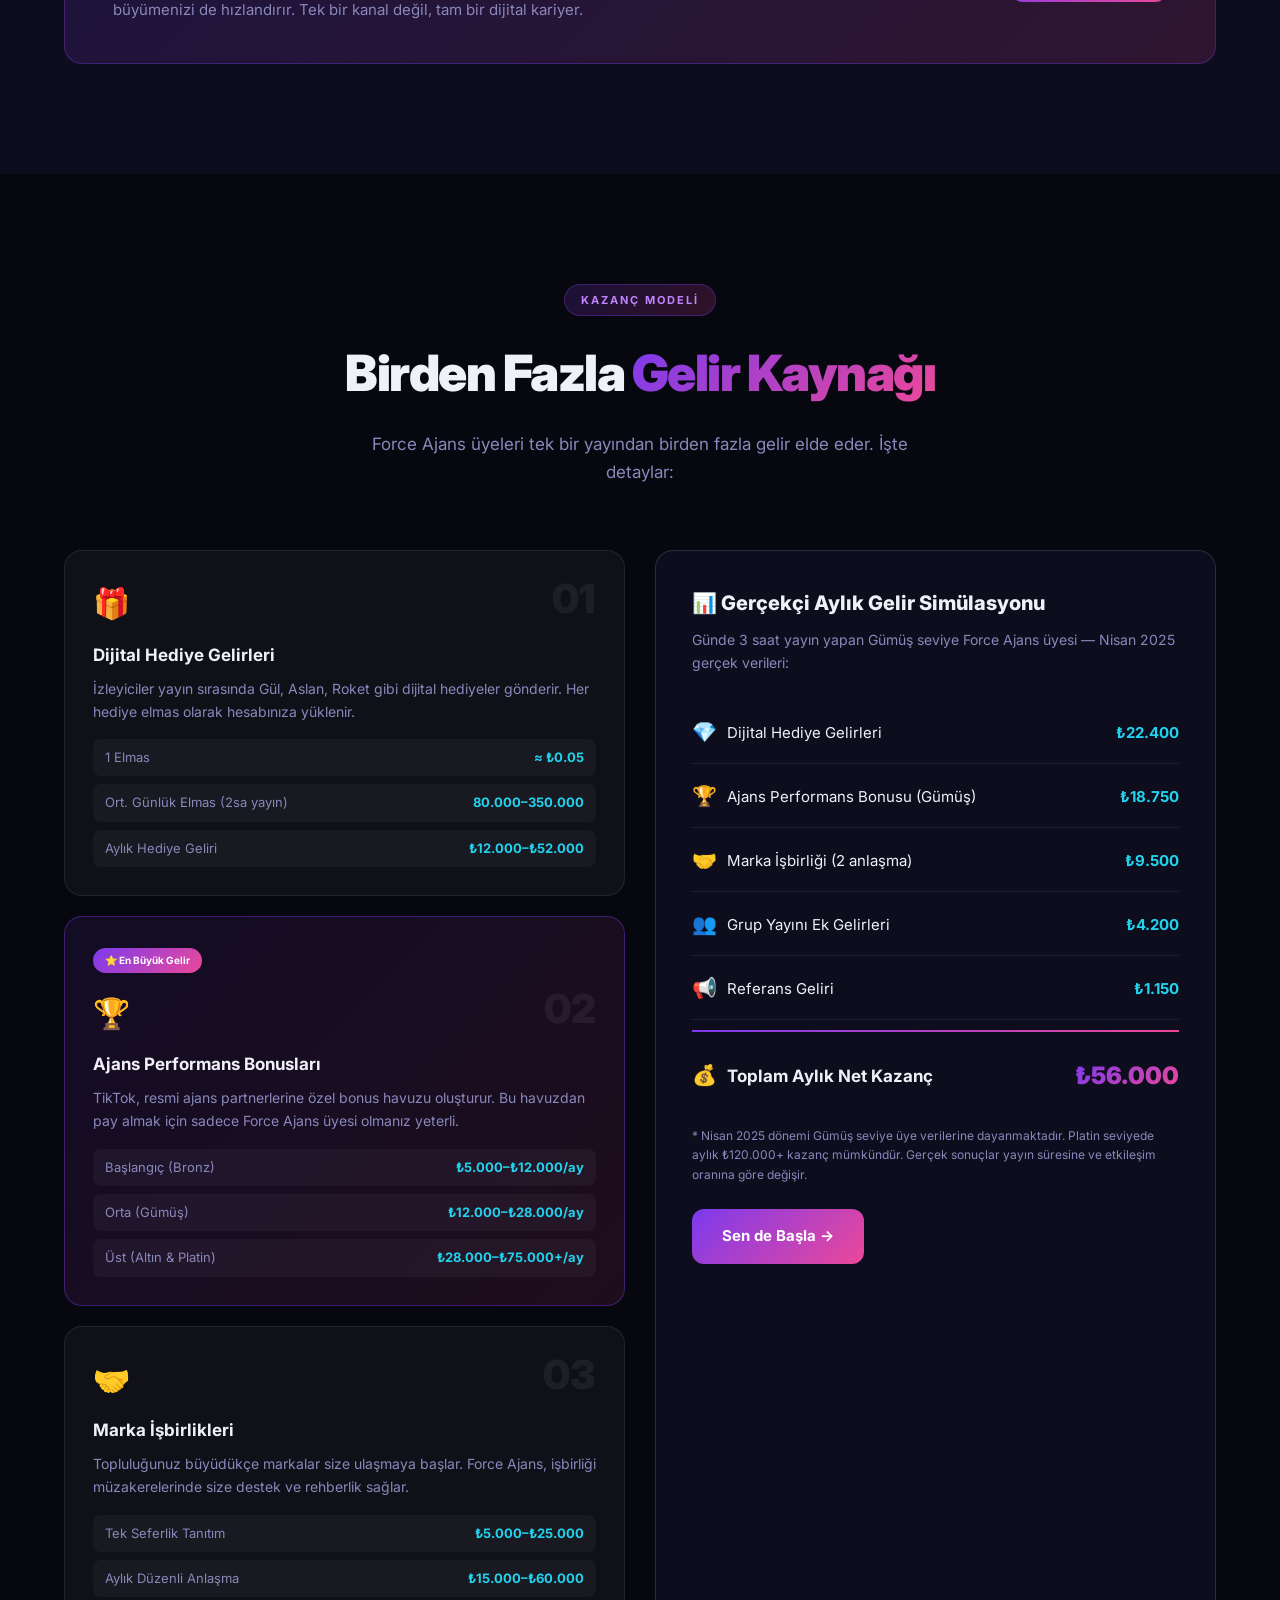
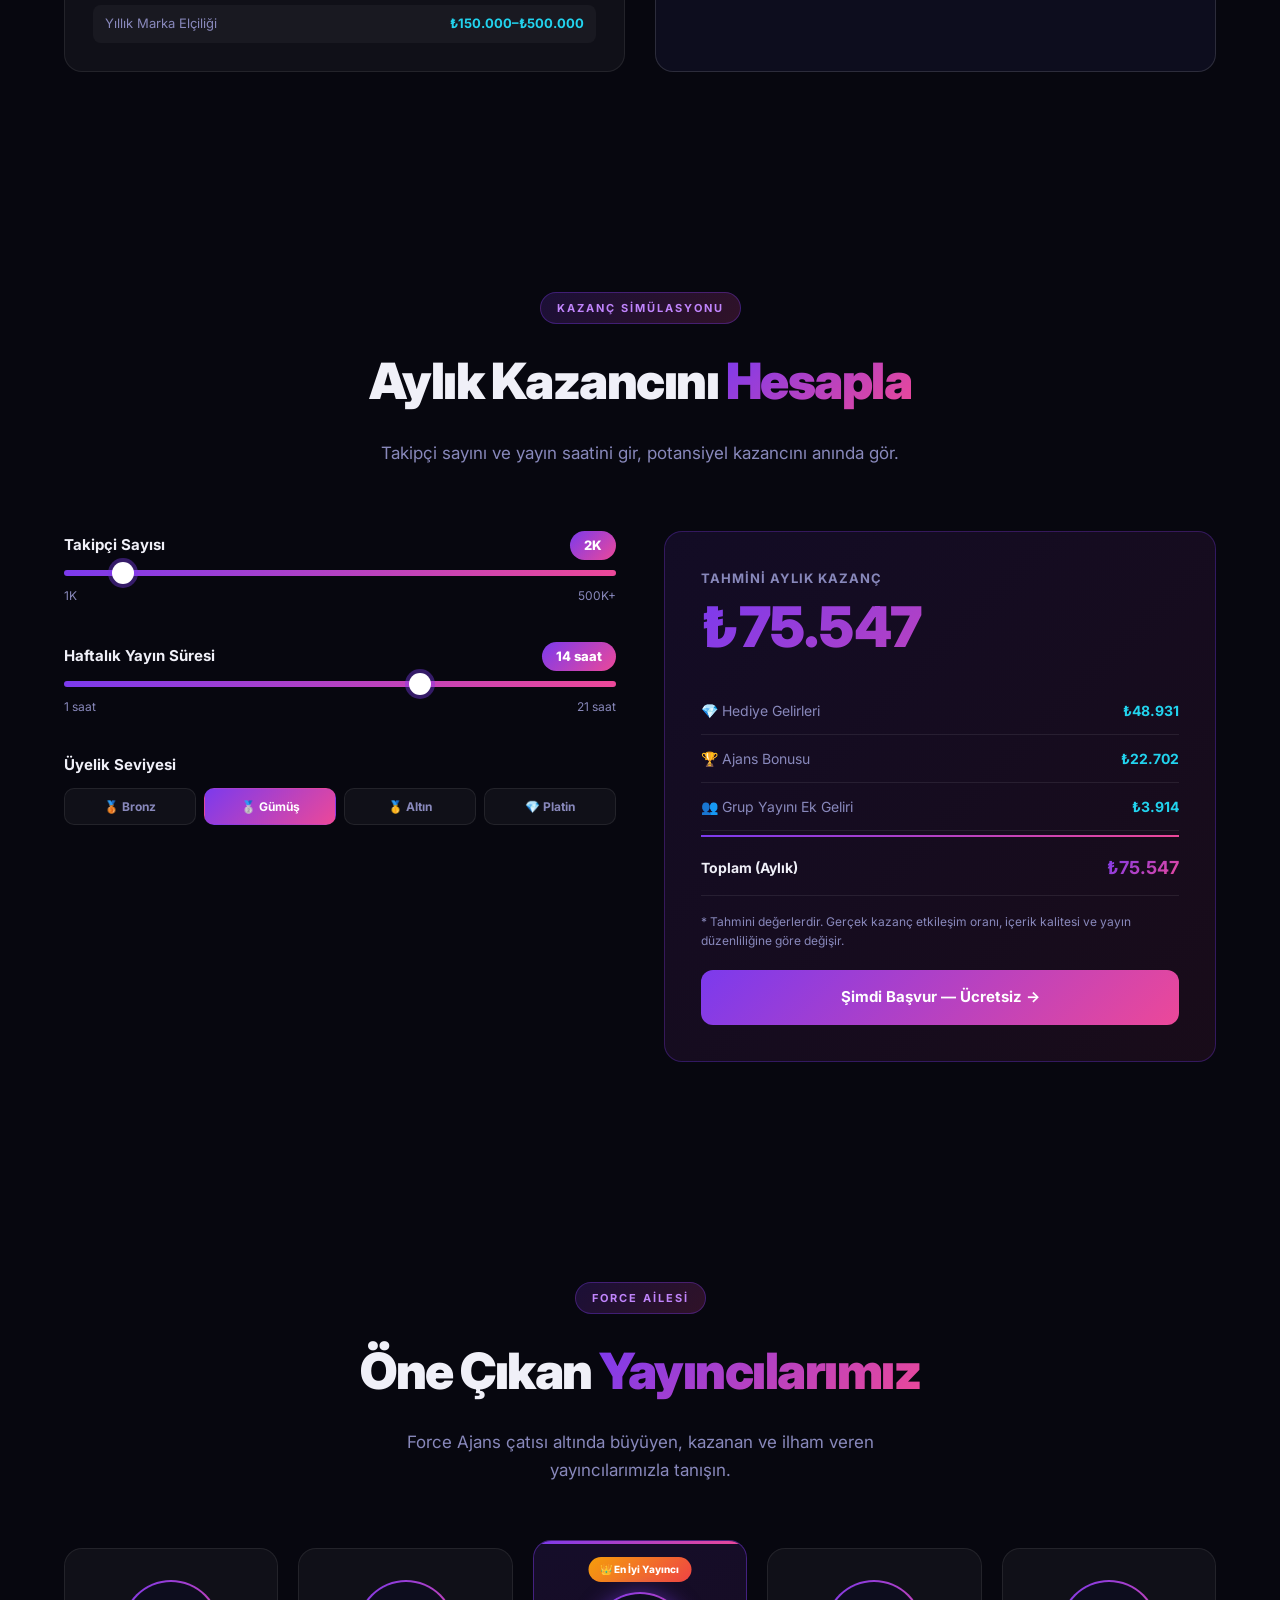
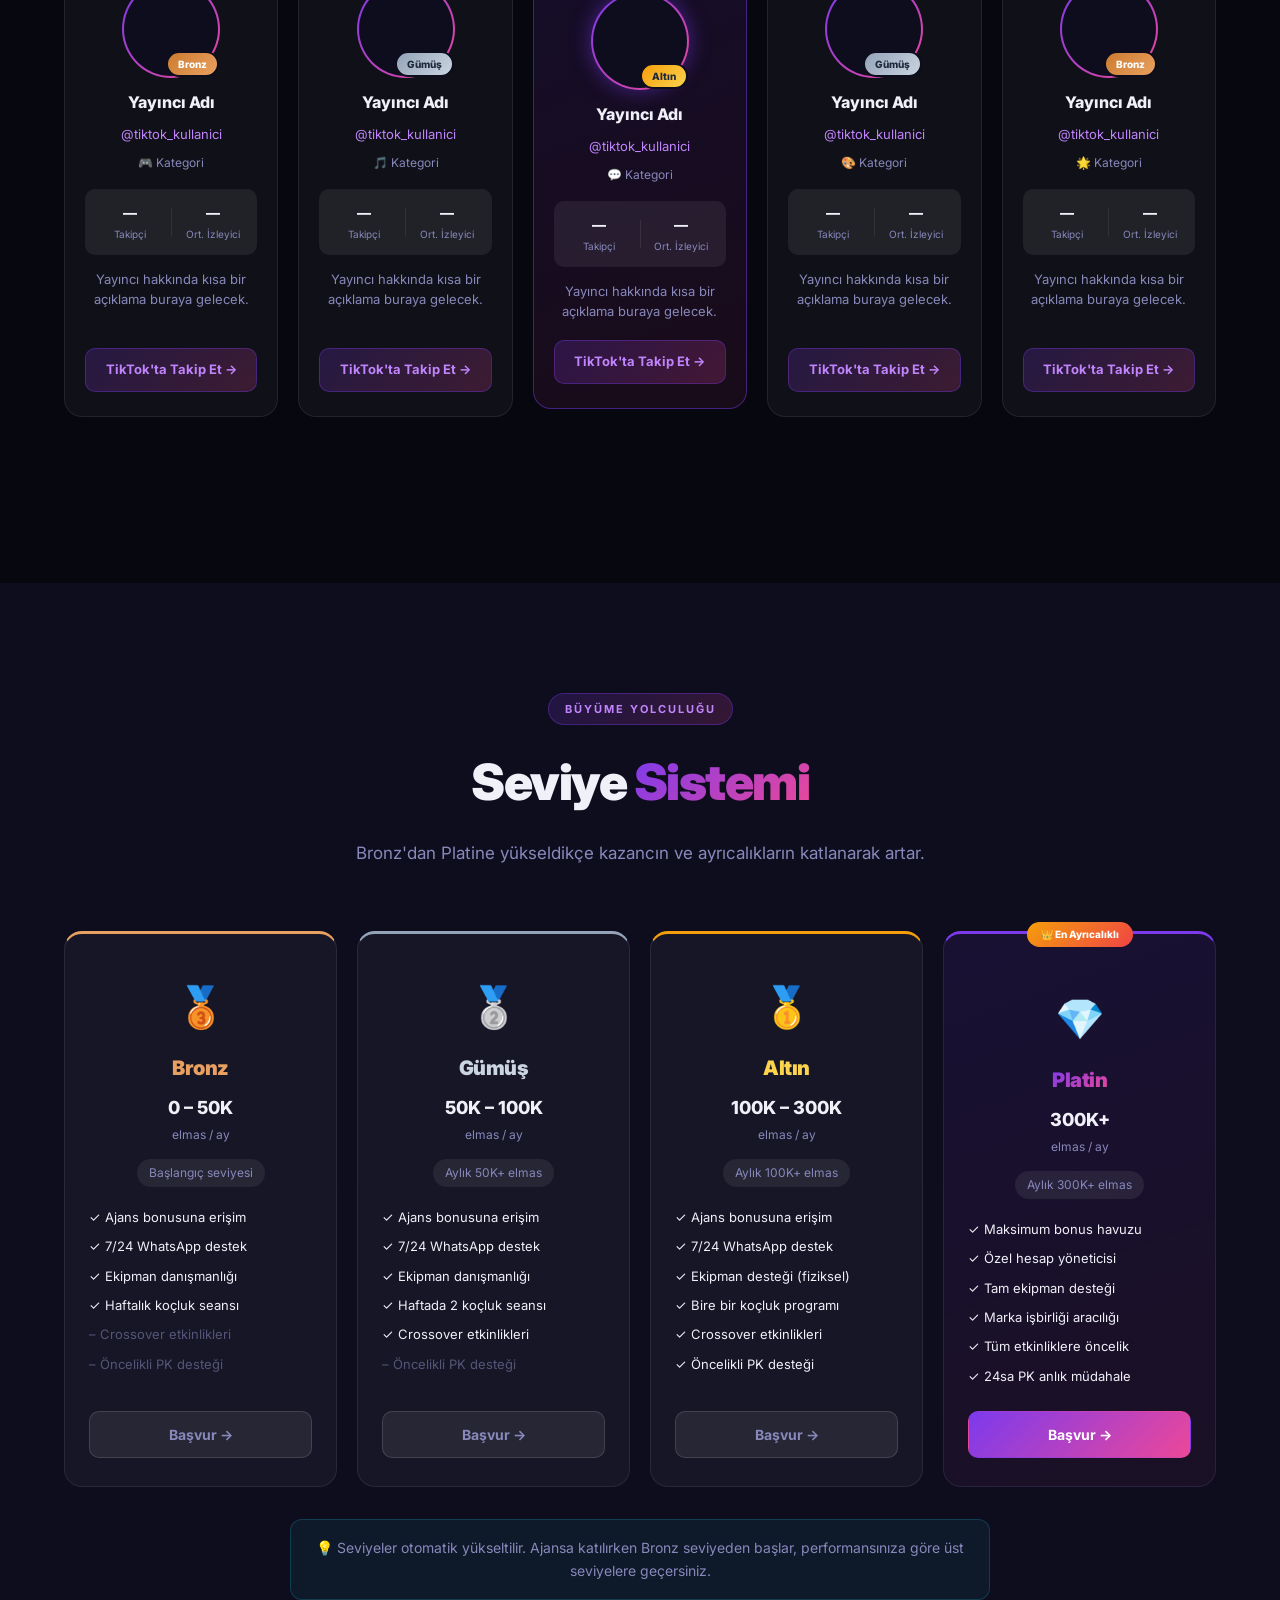
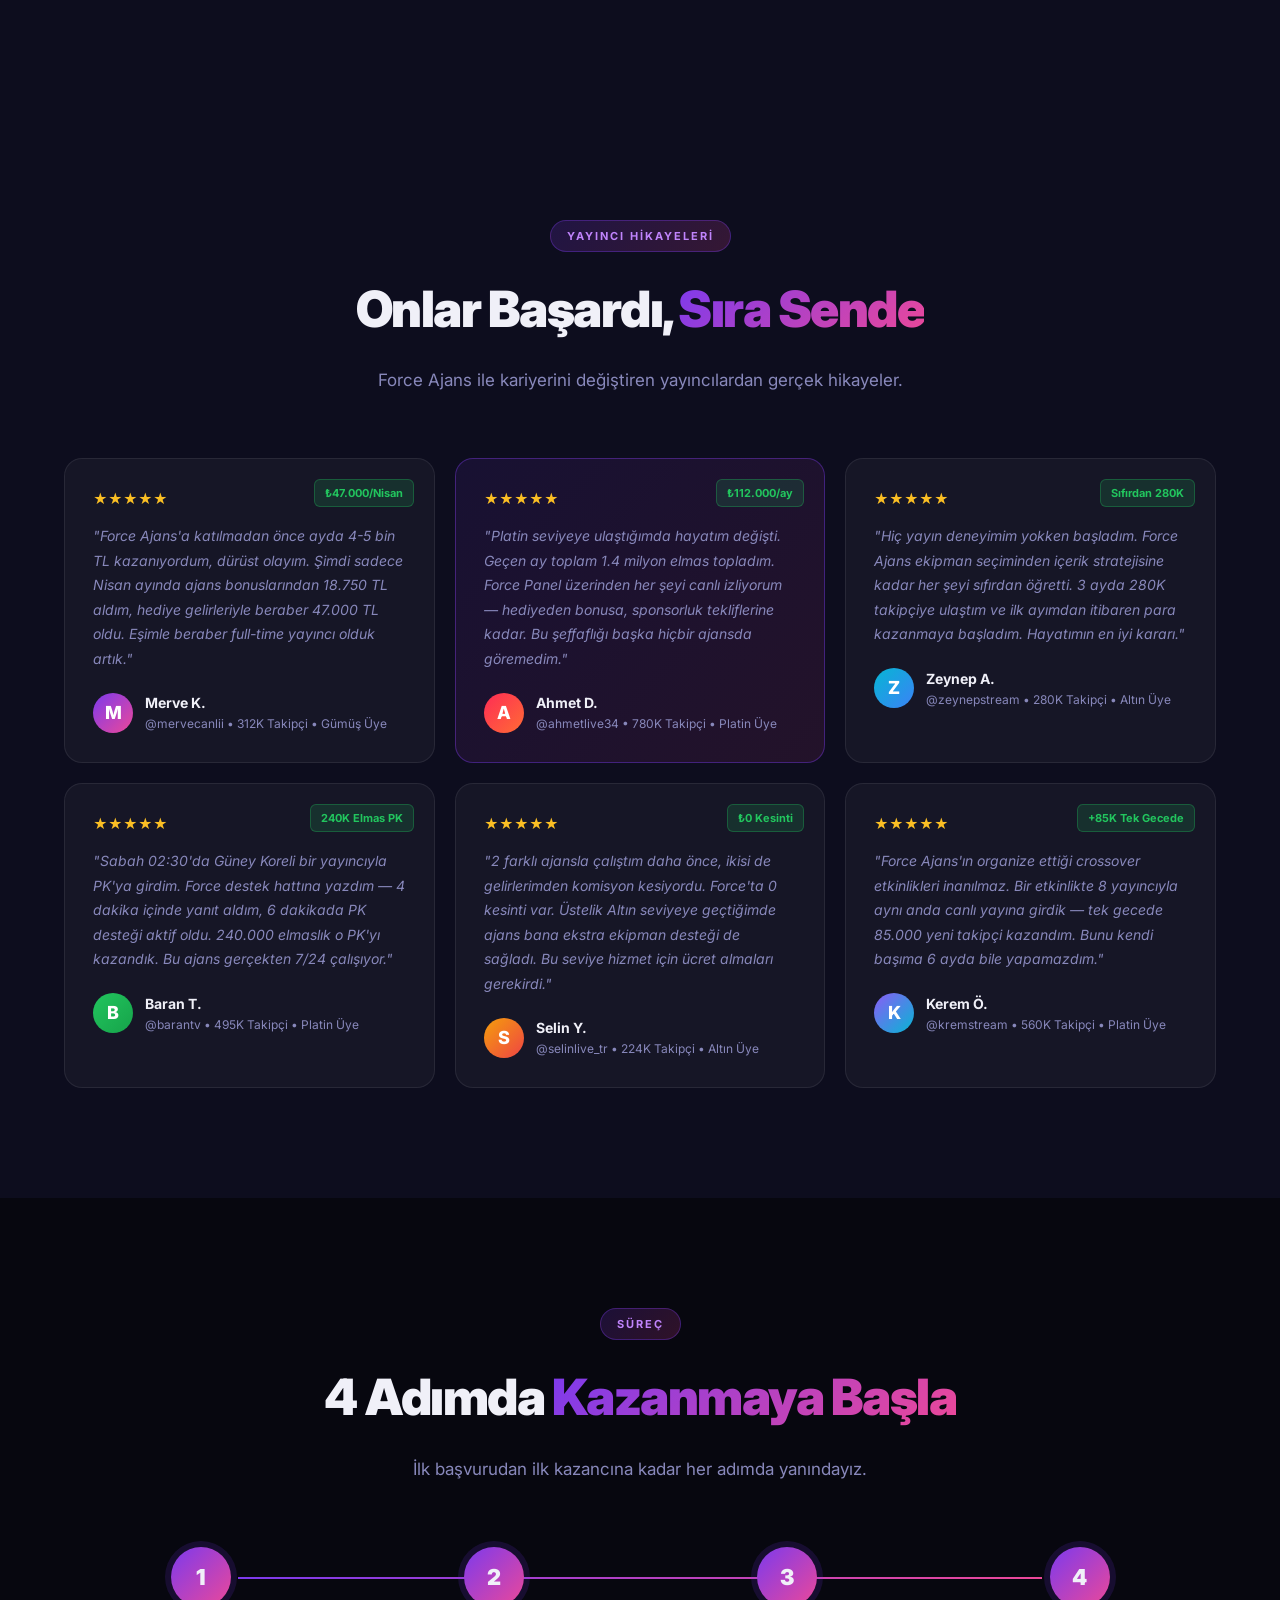
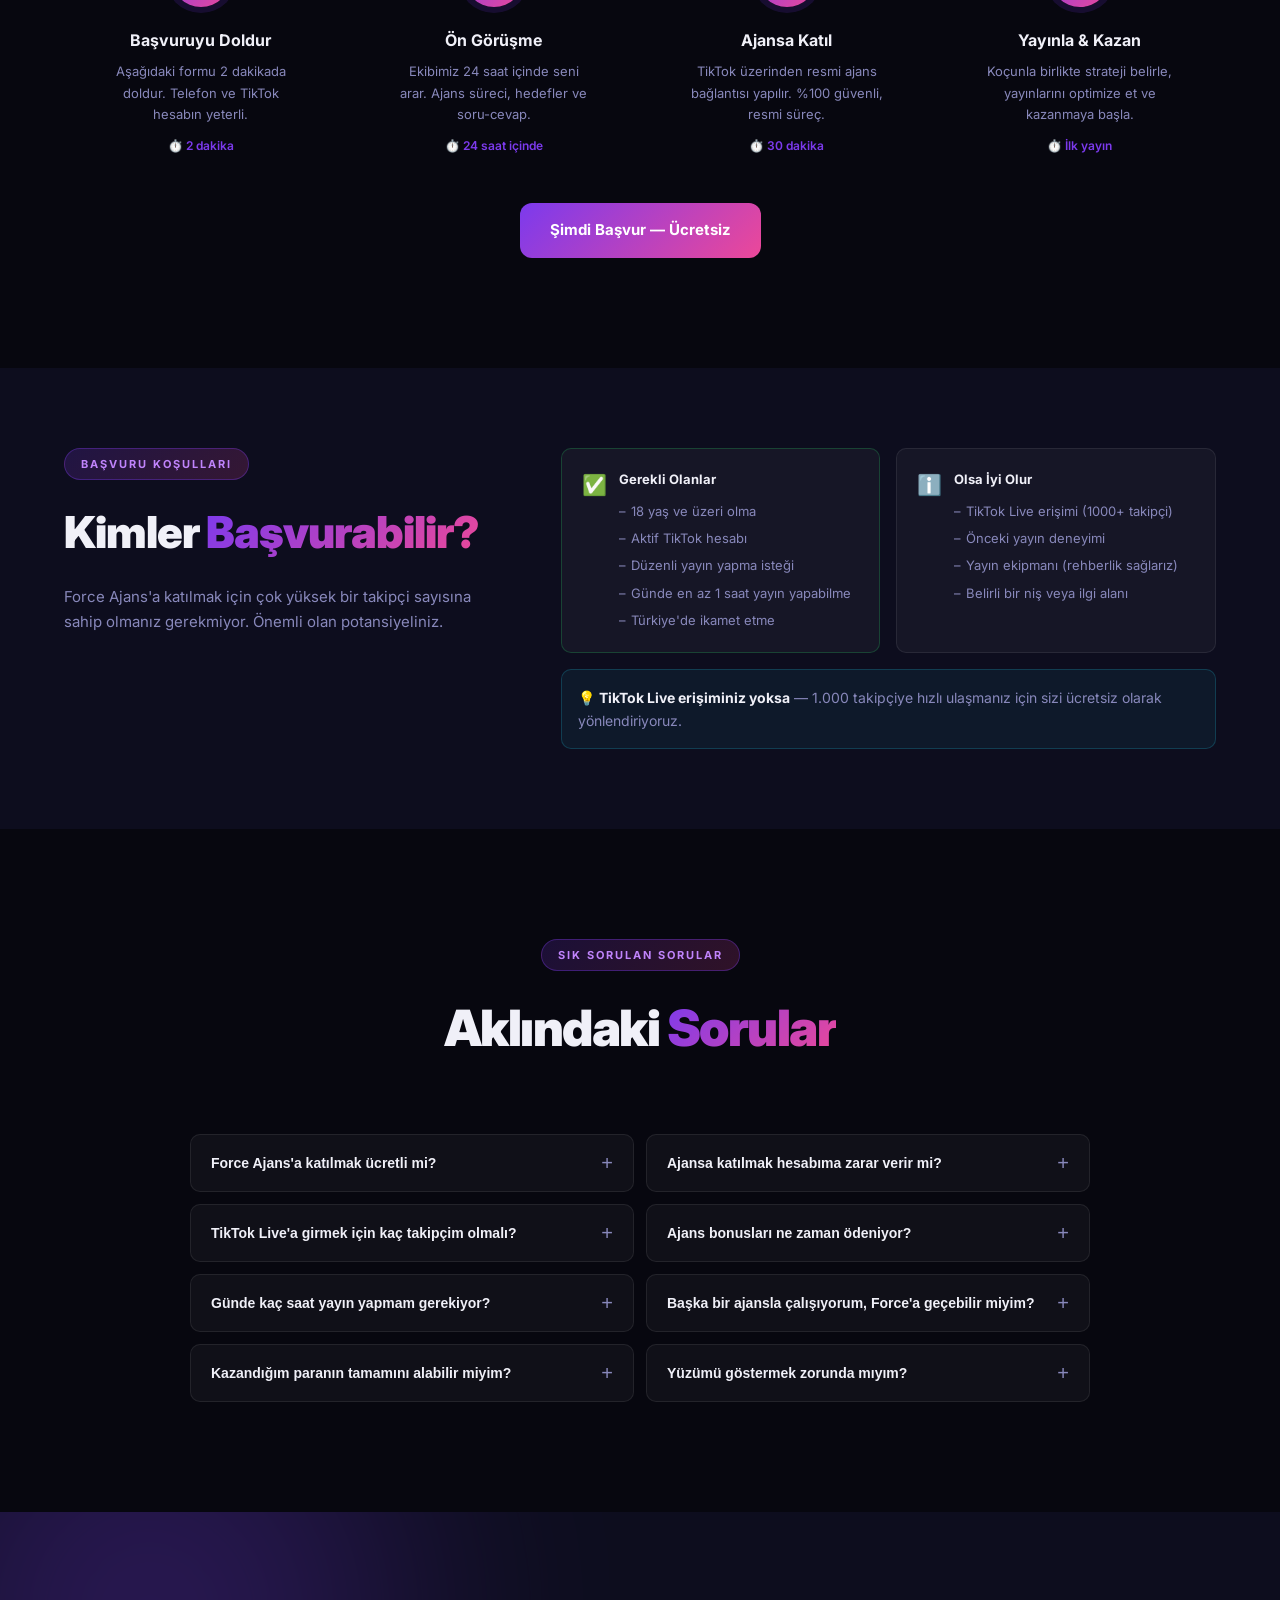
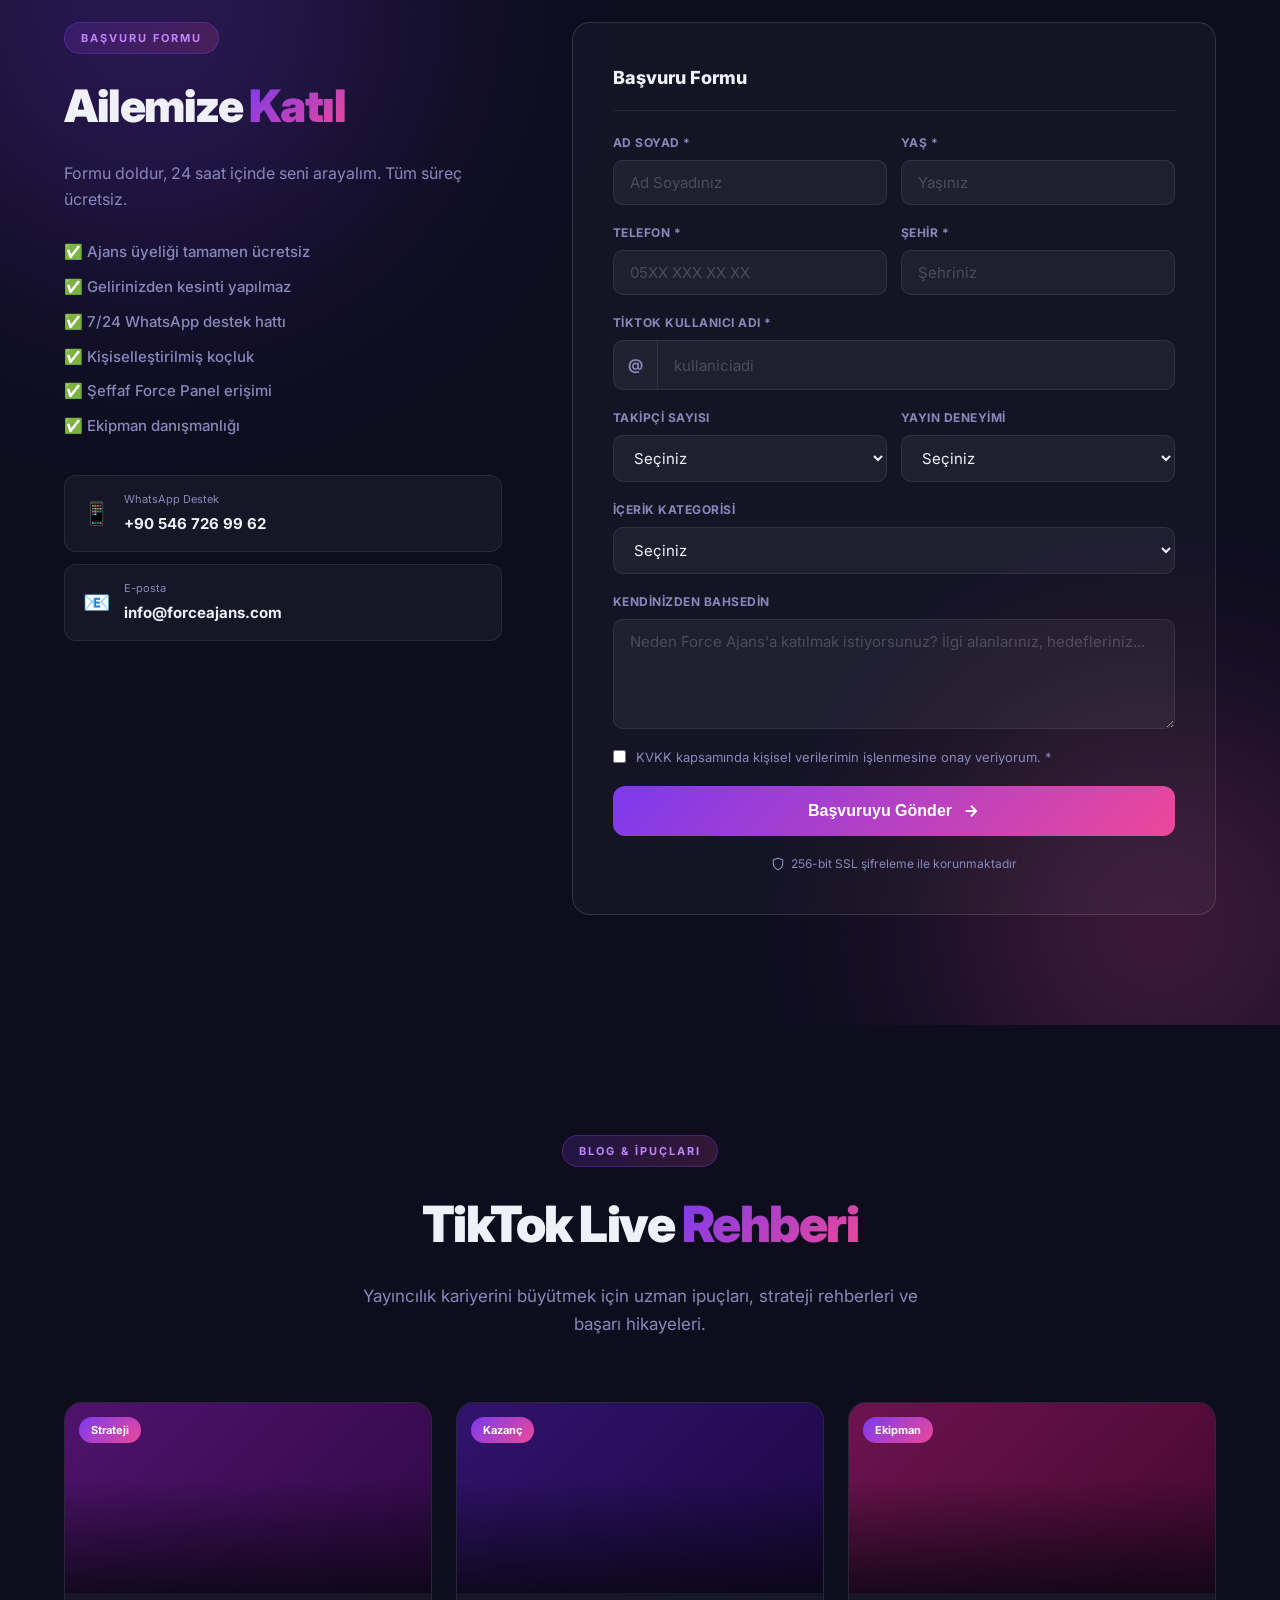
==== commit 32948a12: "Remove hero background effect" ====
--- a/index.html
+++ b/index.html
@@ -139,19 +139,6 @@
     <div class="orb o2"></div>
     <div class="orb o3"></div>
   </div>
-  <div class="hero-grid" aria-hidden="true"></div>
-  <div class="hero-float-icons" aria-hidden="true">
-    <span class="fi fi1">❤️</span>
-    <span class="fi fi2">🏆</span>
-    <span class="fi fi3">💰</span>
-    <span class="fi fi4">⭐</span>
-    <span class="fi fi5">🎯</span>
-    <span class="fi fi6">💎</span>
-    <span class="fi fi7">🔥</span>
-    <span class="fi fi8">🎁</span>
-    <span class="fi fi9">👑</span>
-    <span class="fi fi10">💸</span>
-  </div>
   <div class="hero-inner">
     <div class="hero-left">
       <div class="hero-tag">
--- a/style.css
+++ b/style.css
@@ -205,48 +205,6 @@
   padding: 120px 24px 60px;
 }
 
-/* ── Hero grid background ── */
-.hero-grid {
-  position: absolute;
-  inset: 0;
-  pointer-events: none;
-  z-index: 0;
-  background-image:
-    linear-gradient(rgba(255,255,255,0.04) 1px, transparent 1px),
-    linear-gradient(90deg, rgba(255,255,255,0.04) 1px, transparent 1px);
-  background-size: 48px 48px;
-  mask-image: radial-gradient(ellipse 80% 80% at 50% 50%, black 30%, transparent 100%);
-}
-
-/* ── Floating emoji icons ── */
-.hero-float-icons {
-  position: absolute;
-  inset: 0;
-  pointer-events: none;
-  overflow: hidden;
-  z-index: 0;
-}
-.fi {
-  position: absolute;
-  font-size: 18px;
-  animation: fi-float 5s ease-in-out infinite;
-  opacity: 0;
-}
-.fi1  { top: 10%;  left: 6%;   animation-delay: 0s;    animation-duration: 4.5s; }
-.fi2  { top: 22%;  left: 12%;  animation-delay: 1.5s;  animation-duration: 5s; }
-.fi3  { top: 60%;  left: 5%;   animation-delay: 0.8s;  animation-duration: 6s; }
-.fi4  { top: 80%;  left: 20%;  animation-delay: 2.2s;  animation-duration: 4s; }
-.fi5  { top: 8%;   right: 22%; animation-delay: 0.4s;  animation-duration: 5.5s; }
-.fi6  { top: 35%;  right: 8%;  animation-delay: 1.8s;  animation-duration: 4.8s; }
-.fi7  { top: 70%;  right: 15%; animation-delay: 0.2s;  animation-duration: 5.2s; }
-.fi8  { top: 15%;  right: 5%;  animation-delay: 3s;    animation-duration: 4.2s; }
-.fi9  { top: 50%;  left: 22%;  animation-delay: 1.1s;  animation-duration: 6.5s; }
-.fi10 { top: 85%;  right: 30%; animation-delay: 2.8s;  animation-duration: 5s; }
-
-@keyframes fi-float {
-  0%, 100% { opacity: 0;    transform: translateY(0px) scale(0.9); }
-  40%, 60% { opacity: 0.45; transform: translateY(-8px) scale(1); }
-}
 
 .hero-noise {
   position: absolute;
